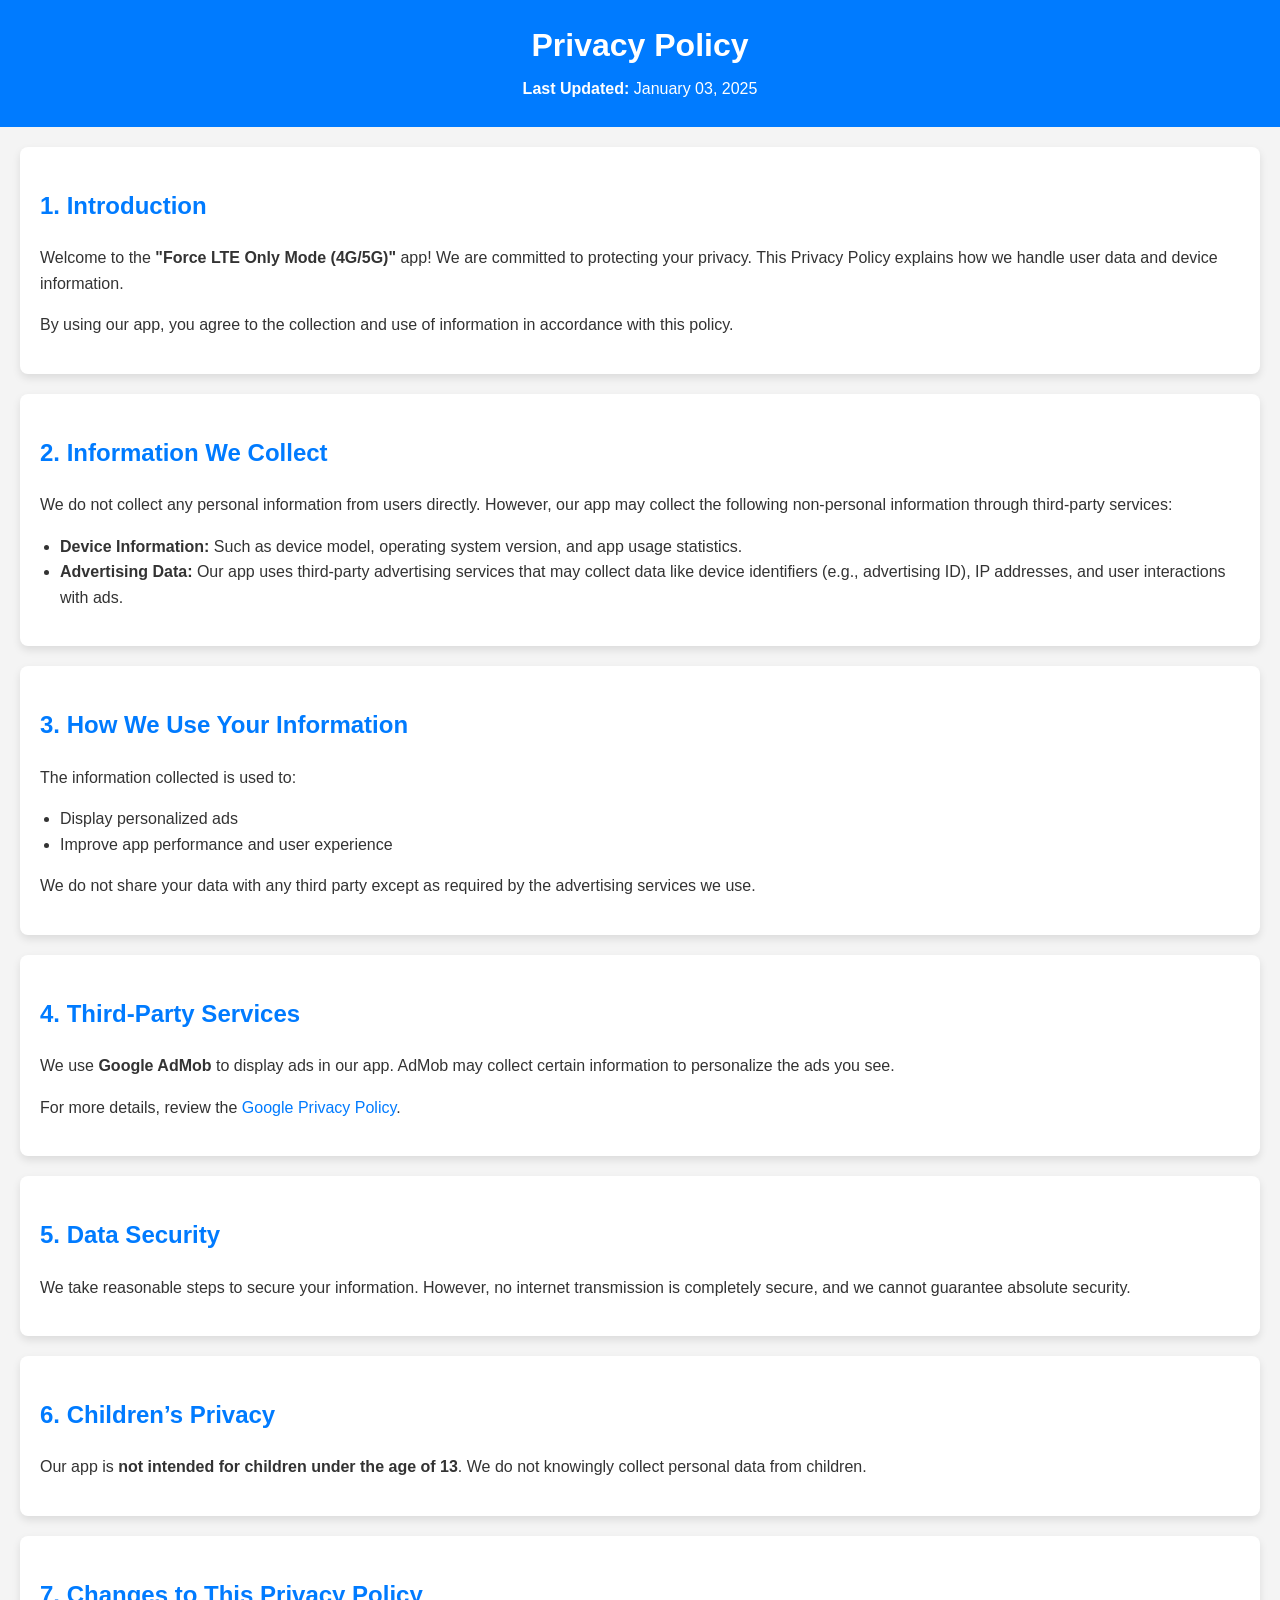
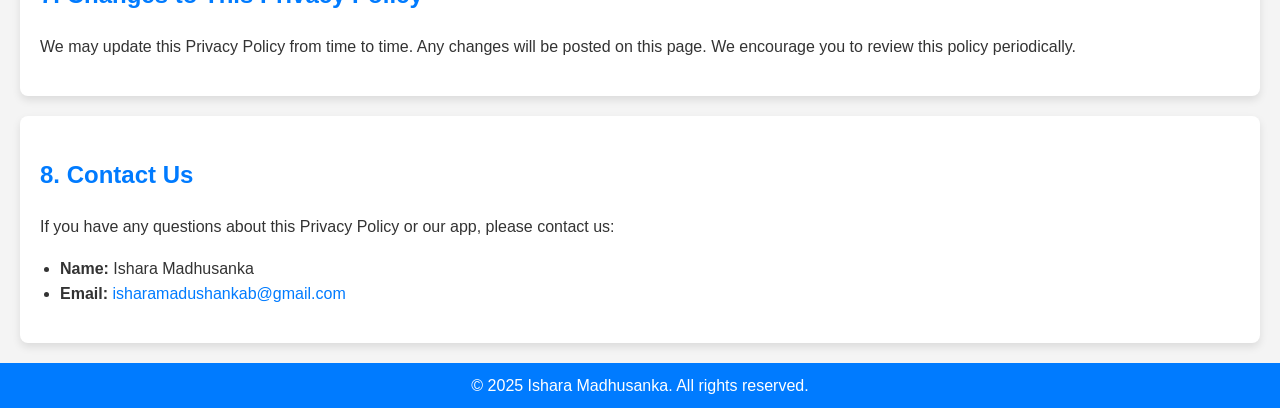
==== index.html @ eef51245 "Update index.html" ====
<!DOCTYPE html>
<html lang="en">
<head>
    <meta charset="UTF-8">
    <meta name="viewport" content="width=device-width, initial-scale=1.0">
    <title>Privacy Policy - 4G LTE Only</title>
    <style>
        body {
            font-family: Arial, sans-serif;
            line-height: 1.6;
            background-color: #f4f4f4;
            margin: 0;
            padding: 0;
            color: #333;
        }

        header {
            background-color: #007BFF;
            color: #fff;
            text-align: center;
            padding: 20px;
        }

        header h1 {
            margin: 0;
        }

        header p {
            margin: 5px;
        }

        section {
            background-color: #fff;
            margin: 20px;
            padding: 20px;
            border-radius: 8px;
            box-shadow: 0 4px 8px rgba(0, 0, 0, 0.1);
        }

        section h2 {
            color: #007BFF;
        }

        ul {
            padding-left: 20px;
        }

        footer {
            text-align: center;
            padding: 10px;
            background-color: #007BFF;
            color: #fff;
        }

        footer p {
            margin: 0;
        }

        a {
            color: #007BFF;
            text-decoration: none;
        }

        a:hover {
            text-decoration: underline;
        }
    </style>
</head>
<body>

    <header>
        <h1>Privacy Policy</h1>
        <p><strong>Last Updated:</strong> January 03, 2025</p>
    </header>

    <section>
        <h2>1. Introduction</h2>
        <p>Welcome to the <strong>"Force LTE Only Mode (4G/5G)"</strong> app! We are committed to protecting your privacy. This Privacy Policy explains how we handle user data and device information.</p>
        <p>By using our app, you agree to the collection and use of information in accordance with this policy.</p>
    </section>

    <section>
        <h2>2. Information We Collect</h2>
        <p>We do not collect any personal information from users directly. However, our app may collect the following non-personal information through third-party services:</p>
        <ul>
            <li><strong>Device Information:</strong> Such as device model, operating system version, and app usage statistics.</li>
            <li><strong>Advertising Data:</strong> Our app uses third-party advertising services that may collect data like device identifiers (e.g., advertising ID), IP addresses, and user interactions with ads.</li>
        </ul>
    </section>

    <section>
        <h2>3. How We Use Your Information</h2>
        <p>The information collected is used to:</p>
        <ul>
            <li>Display personalized ads</li>
            <li>Improve app performance and user experience</li>
        </ul>
        <p>We do not share your data with any third party except as required by the advertising services we use.</p>
    </section>

    <section>
        <h2>4. Third-Party Services</h2>
        <p>We use <strong>Google AdMob</strong> to display ads in our app. AdMob may collect certain information to personalize the ads you see.</p>
        <p>For more details, review the <a href="https://policies.google.com/privacy" target="_blank">Google Privacy Policy</a>.</p>
    </section>

    <section>
        <h2>5. Data Security</h2>
        <p>We take reasonable steps to secure your information. However, no internet transmission is completely secure, and we cannot guarantee absolute security.</p>
    </section>

    <section>
        <h2>6. Children’s Privacy</h2>
        <p>Our app is <strong>not intended for children under the age of 13</strong>. We do not knowingly collect personal data from children.</p>
    </section>

    <section>
        <h2>7. Changes to This Privacy Policy</h2>
        <p>We may update this Privacy Policy from time to time. Any changes will be posted on this page. We encourage you to review this policy periodically.</p>
    </section>

    <section>
        <h2>8. Contact Us</h2>
        <p>If you have any questions about this Privacy Policy or our app, please contact us:</p>
        <ul>
            <li><strong>Name:</strong> Ishara Madhusanka</li>
            <li><strong>Email:</strong> <a href="mailto:isharamadushankab@gmail.com">isharamadushankab@gmail.com</a></li>
        </ul>
    </section>

    <footer>
        <p>&copy; 2025 Ishara Madhusanka. All rights reserved.</p>
    </footer>

</body>
</html>
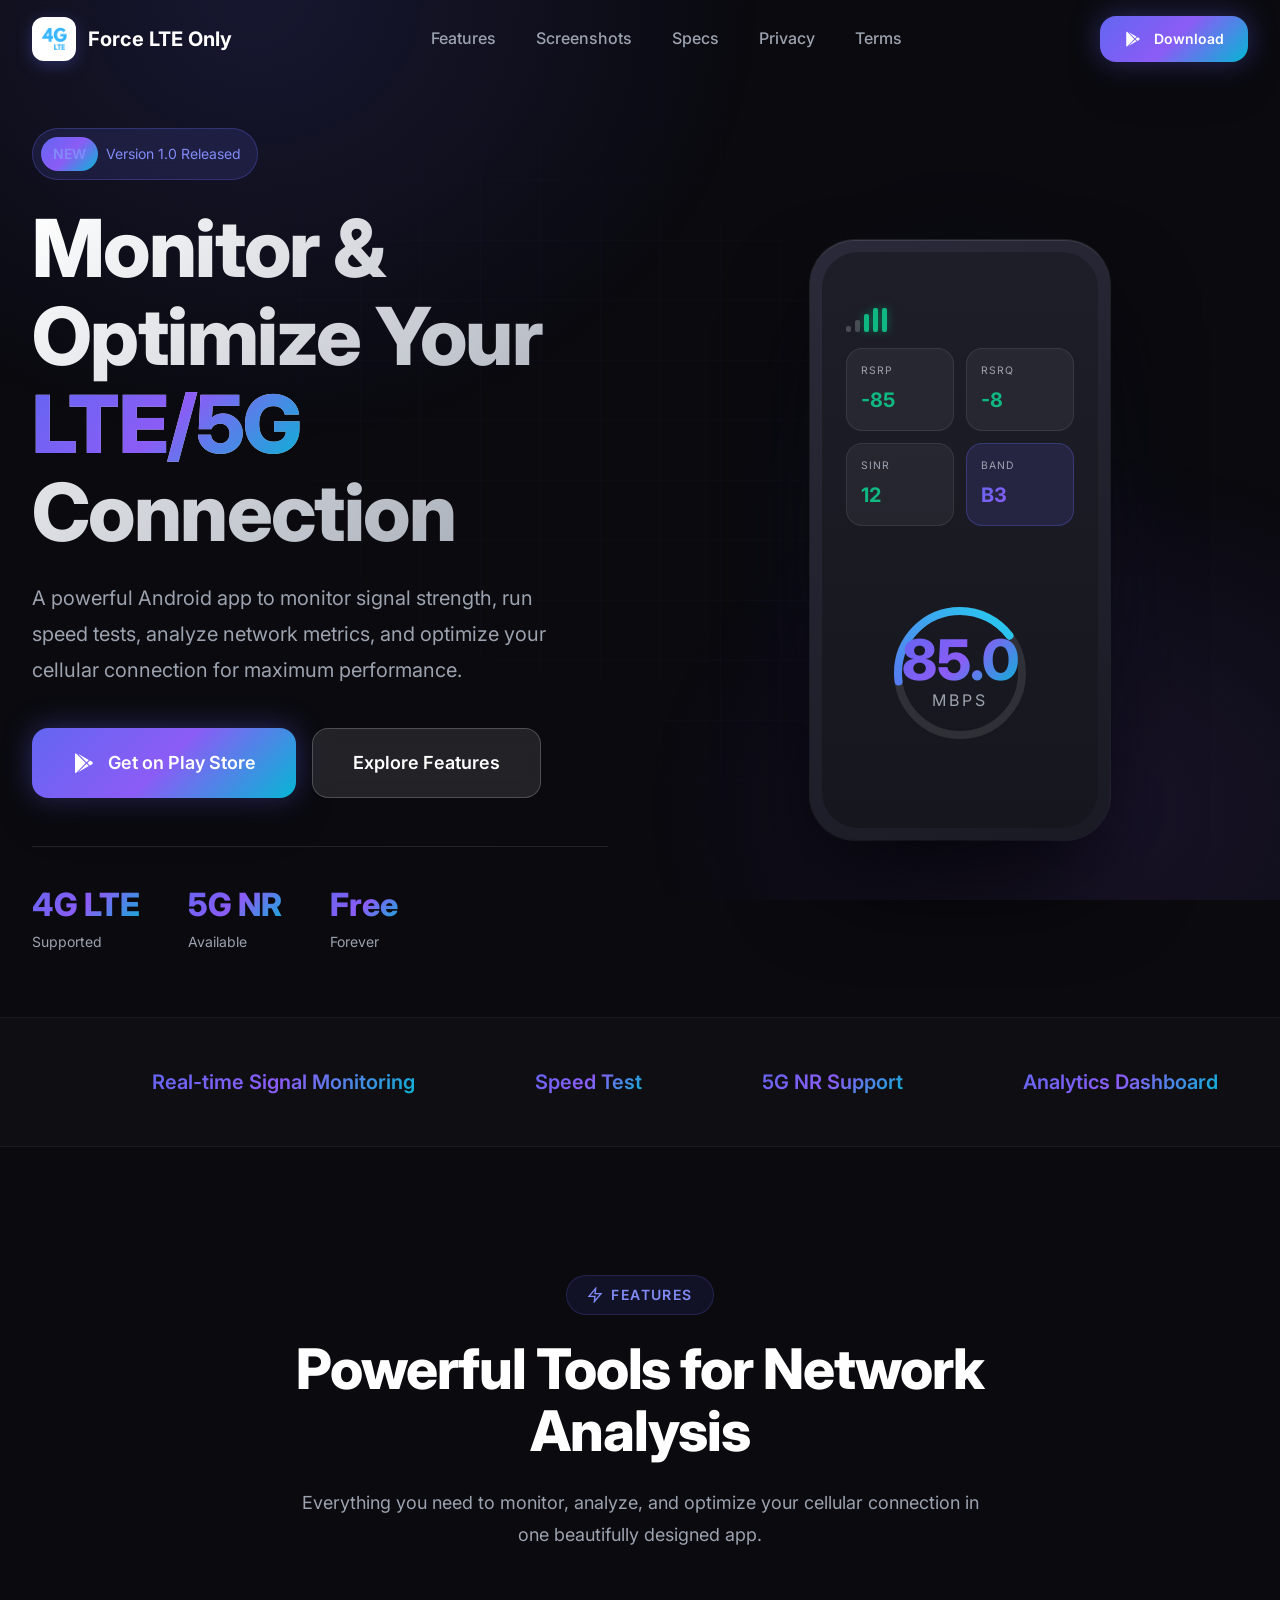
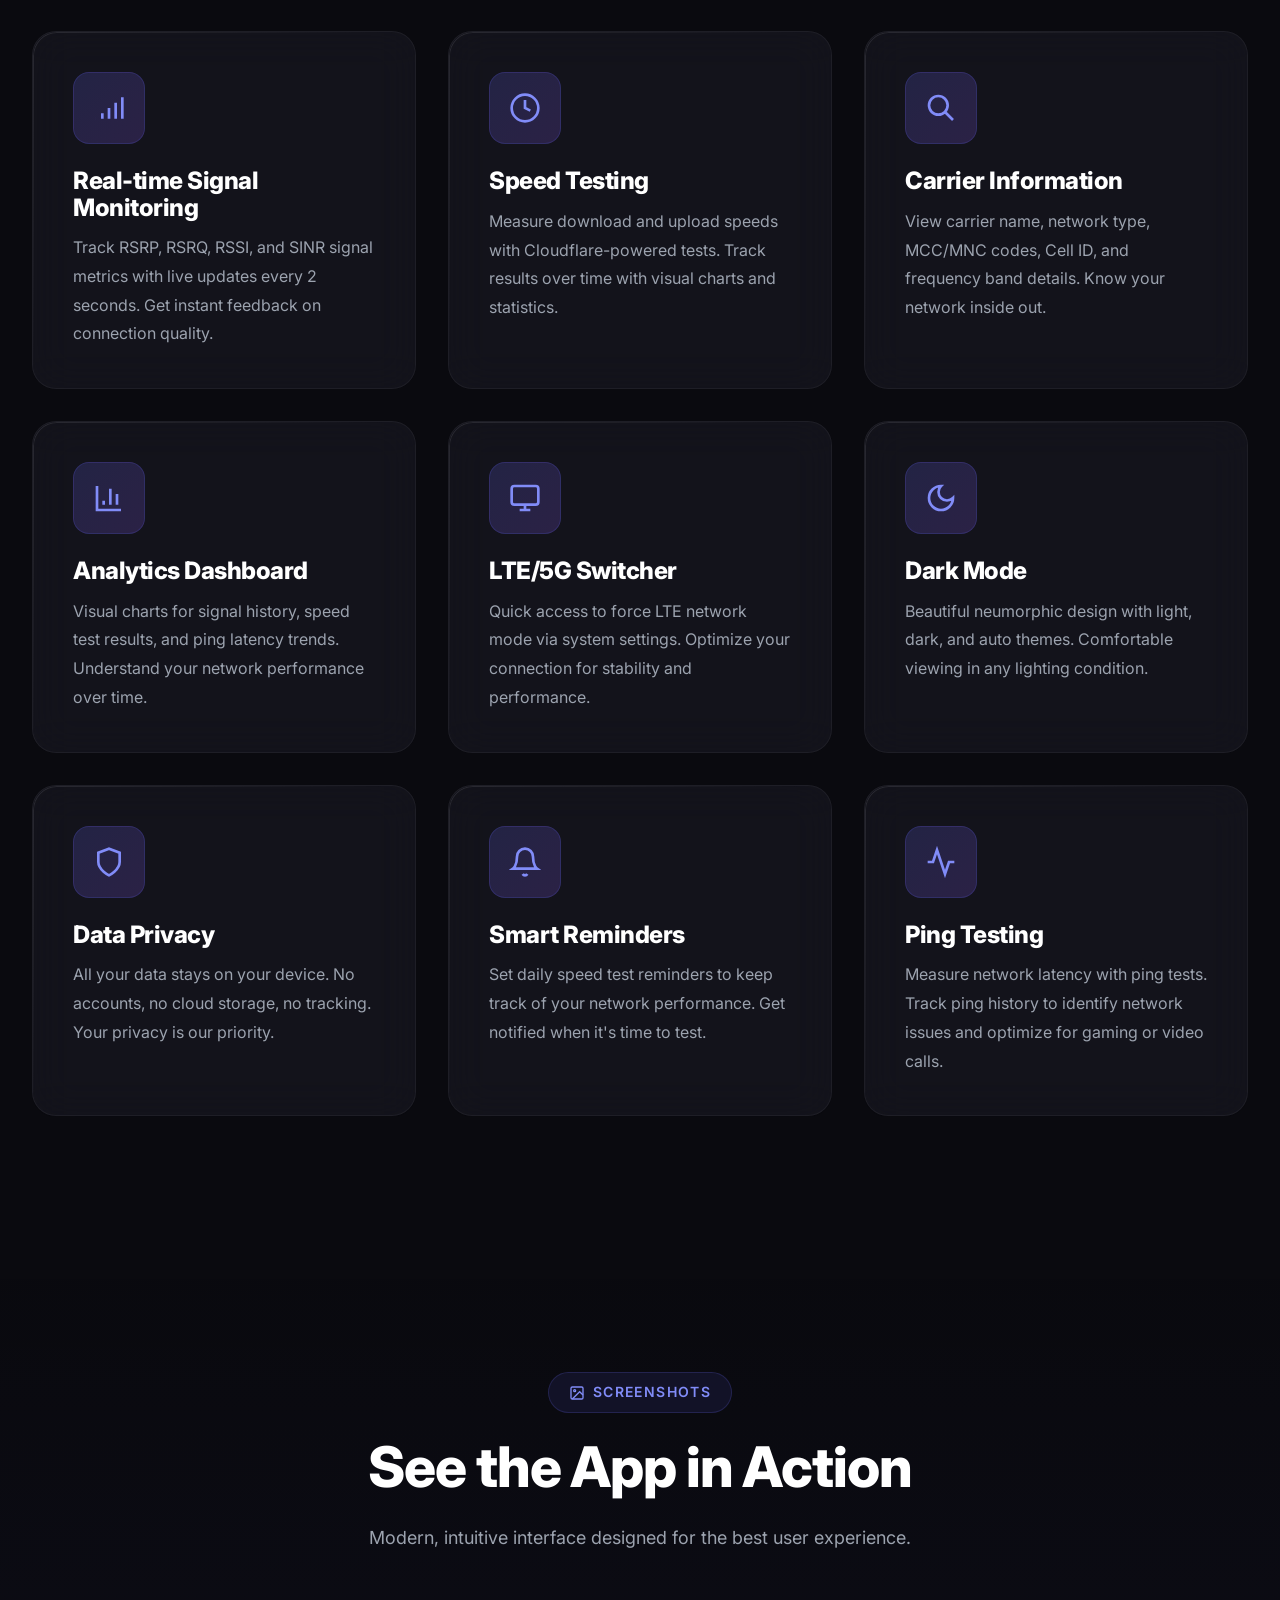
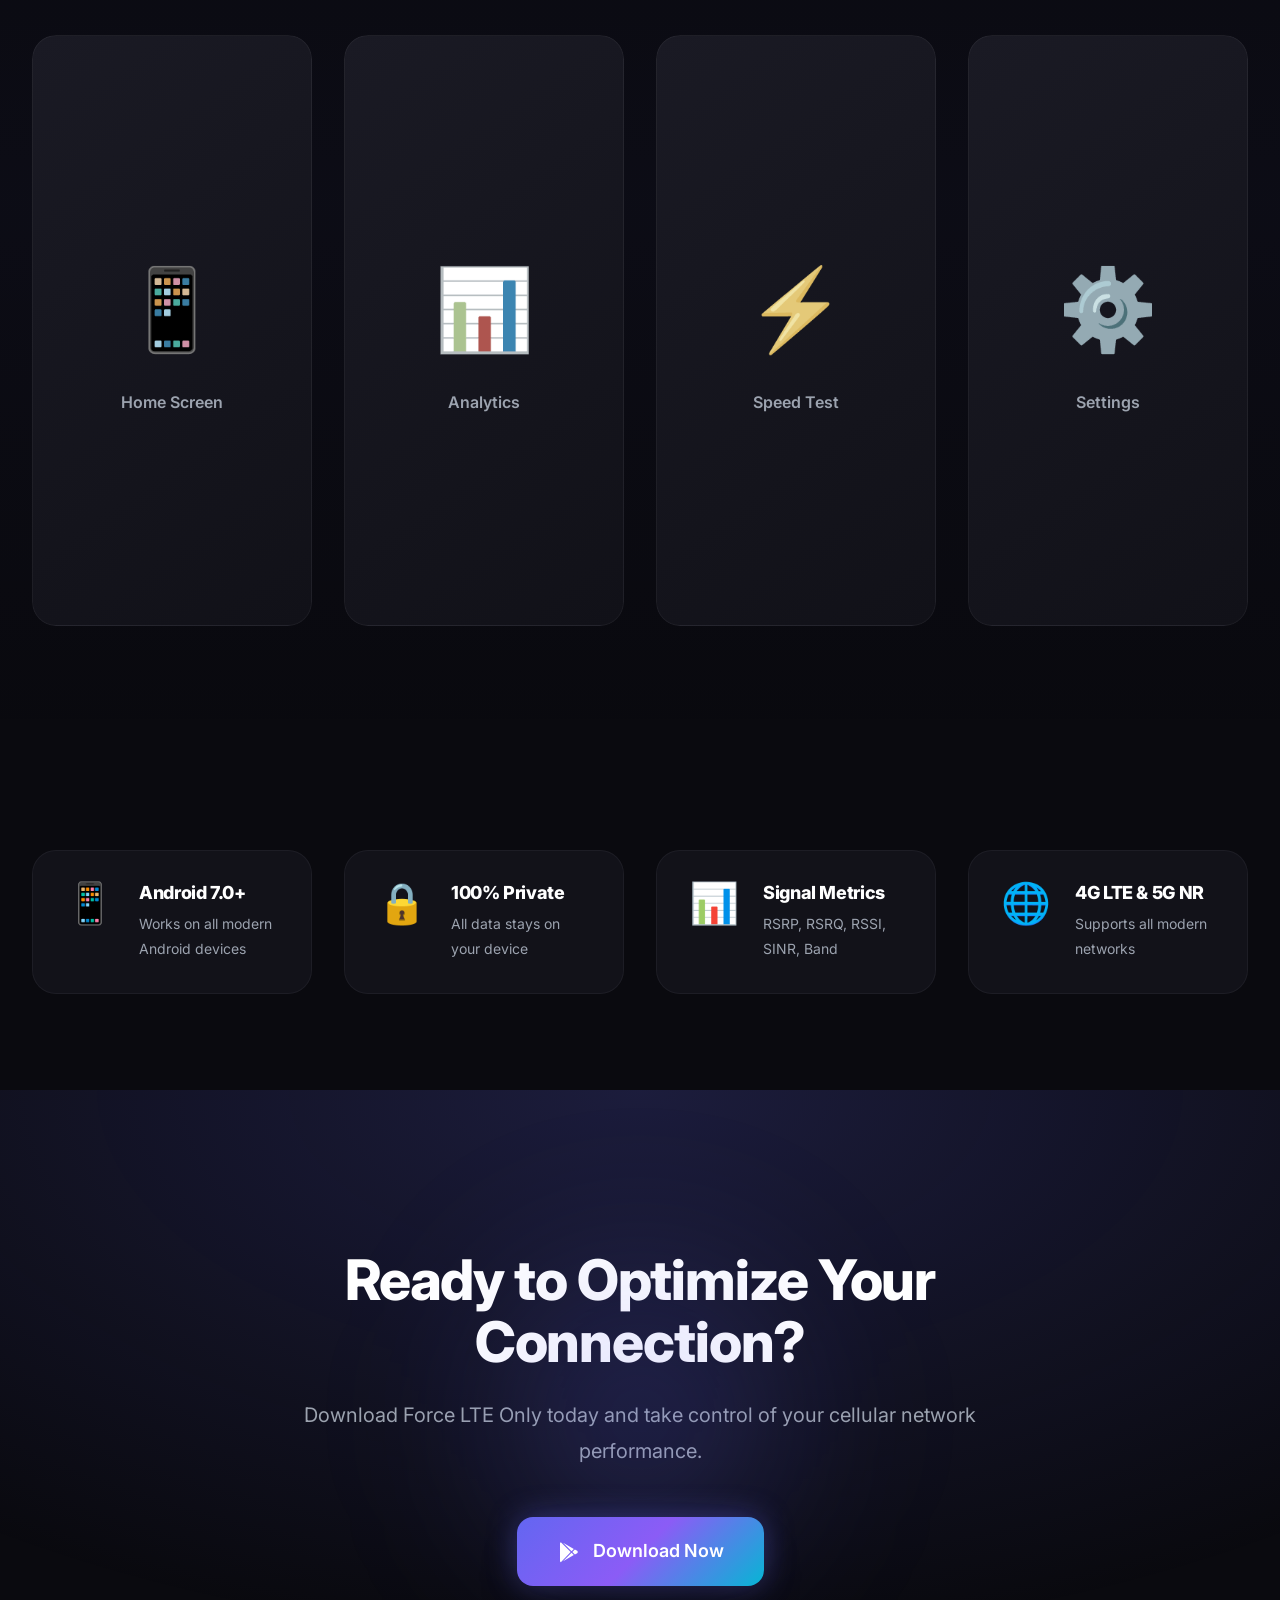
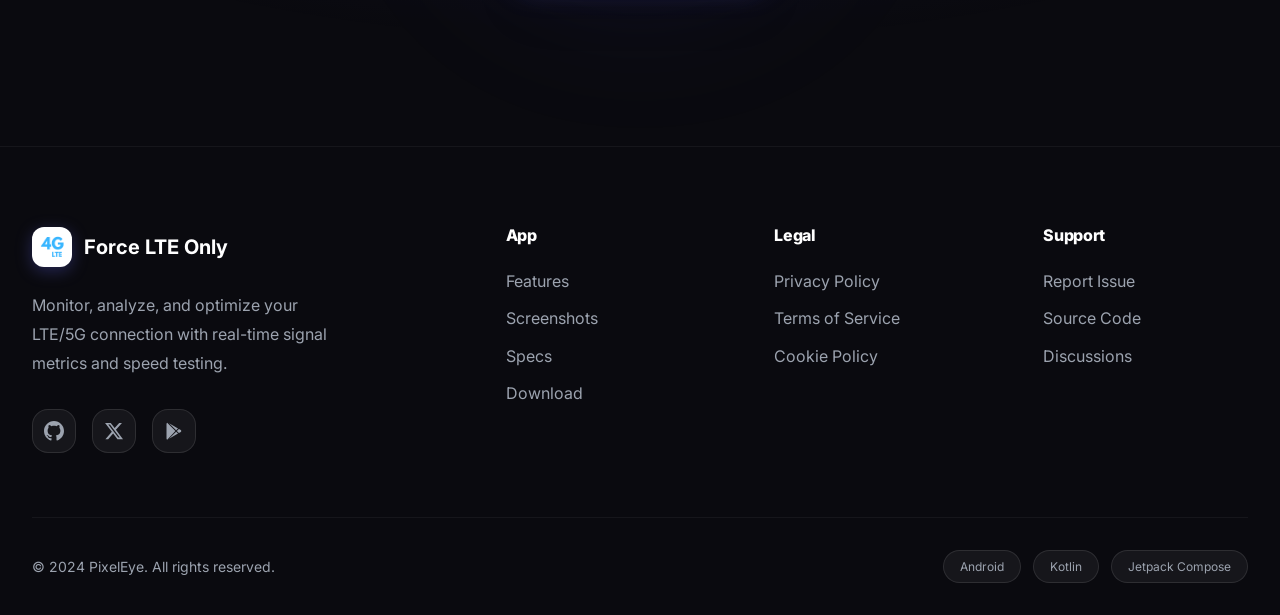
==== commit 6b5d3175: "feat: Implement the initial website structure, styling, and core pages." ====
--- a/index.html
+++ b/index.html
@@ -3,134 +3,428 @@
 <head>
     <meta charset="UTF-8">
     <meta name="viewport" content="width=device-width, initial-scale=1.0">
-    <title>Privacy Policy - 4G LTE Only</title>
-    <style>
-        body {
-            font-family: Arial, sans-serif;
-            line-height: 1.6;
-            background-color: #f4f4f4;
-            margin: 0;
-            padding: 0;
-            color: #333;
-        }
-
-        header {
-            background-color: #007BFF;
-            color: #fff;
-            text-align: center;
-            padding: 20px;
-        }
-
-        header h1 {
-            margin: 0;
-        }
-
-        header p {
-            margin: 5px;
-        }
-
-        section {
-            background-color: #fff;
-            margin: 20px;
-            padding: 20px;
-            border-radius: 8px;
-            box-shadow: 0 4px 8px rgba(0, 0, 0, 0.1);
-        }
-
-        section h2 {
-            color: #007BFF;
-        }
-
-        ul {
-            padding-left: 20px;
-        }
-
-        footer {
-            text-align: center;
-            padding: 10px;
-            background-color: #007BFF;
-            color: #fff;
-        }
-
-        footer p {
-            margin: 0;
-        }
-
-        a {
-            color: #007BFF;
-            text-decoration: none;
-        }
-
-        a:hover {
-            text-decoration: underline;
-        }
-    </style>
+    <meta name="description" content="Force LTE Only - Monitor, analyze, and optimize your LTE/5G connection with real-time signal metrics and speed testing">
+    <meta name="keywords" content="LTE, 5G, signal monitor, speed test, network analyzer, android app">
+    <meta name="author" content="PixelEye">
+    <meta name="theme-color" content="#6366f1">
+    <meta property="og:title" content="Force LTE Only - Network Signal Monitor">
+    <meta property="og:description" content="Monitor, analyze, and optimize your LTE/5G connection">
+    <meta property="og:type" content="website">
+    <title>Force LTE Only - Network Signal Monitor & Speed Test</title>
+    <link rel="stylesheet" href="styles.css">
+    <link rel="preconnect" href="https://fonts.googleapis.com">
+    <link rel="preconnect" href="https://fonts.gstatic.com" crossorigin>
+    <link href="https://fonts.googleapis.com/css2?family=Inter:wght@300;400;500;600;700;800;900&display=swap" rel="stylesheet">
+    <link rel="icon" type="image/png" href="assets/logo.png">
+    <link rel="apple-touch-icon" href="assets/logo.png">
 </head>
 <body>
-
-    <header>
-        <h1>Privacy Policy</h1>
-        <p><strong>Last Updated:</strong> January 03, 2025</p>
+    <!-- Background Effects -->
+    <div class="bg-gradient">
+        <div class="grid-pattern"></div>
+    </div>
+
+    <!-- Navigation -->
+    <nav class="navbar">
+        <div class="container nav-container">
+            <a href="index.html" class="logo">
+                <img src="assets/logo.png" alt="Force LTE Only" width="44" height="44">
+                <span>Force LTE Only</span>
+            </a>
+            <div class="nav-links">
+                <a href="#features">Features</a>
+                <a href="#screenshots">Screenshots</a>
+                <a href="#specs">Specs</a>
+                <a href="privacy.html">Privacy</a>
+                <a href="terms.html">Terms</a>
+            </div>
+            <a href="https://play.google.com/store/apps/details?id=com.pixeleye.lteonly" class="btn btn-primary nav-cta" target="_blank">
+                <svg width="18" height="18" viewBox="0 0 24 24" fill="currentColor">
+                    <path d="M3 20.5v-17c0-.59.34-1.11.84-1.35L13.69 12l-9.85 10.35c-.5-.24-.84-.76-.84-1.35zm13.81-5.38L6.05 21.34l8.49-8.49 2.27 2.27zm3.35-4.31c.34.27.59.68.59 1.19s-.22.9-.57 1.18l-2.29 1.32-2.5-2.5 2.5-2.5 2.27 1.31zM6.05 2.66l10.76 6.22-2.27 2.27L6.05 2.66z"/>
+                </svg>
+                Download
+            </a>
+            <button class="mobile-menu-btn" aria-label="Menu">
+                <span></span>
+                <span></span>
+                <span></span>
+            </button>
+        </div>
+    </nav>
+
+    <!-- Hero Section -->
+    <header class="hero">
+        <div class="container">
+            <div class="hero-content">
+                <div class="hero-text fade-in">
+                    <div class="hero-badge">
+                        <span>NEW</span>
+                        Version 1.0 Released
+                    </div>
+                    <h1>Monitor & Optimize Your <span class="gradient-text">LTE/5G</span> Connection</h1>
+                    <p>A powerful Android app to monitor signal strength, run speed tests, analyze network metrics, and optimize your cellular connection for maximum performance.</p>
+                    <div class="hero-buttons">
+                        <a href="https://play.google.com/store/apps/details?id=com.pixeleye.lteonly" class="btn btn-primary btn-large" target="_blank">
+                            <svg width="24" height="24" viewBox="0 0 24 24" fill="currentColor">
+                                <path d="M3 20.5v-17c0-.59.34-1.11.84-1.35L13.69 12l-9.85 10.35c-.5-.24-.84-.76-.84-1.35zm13.81-5.38L6.05 21.34l8.49-8.49 2.27 2.27zm3.35-4.31c.34.27.59.68.59 1.19s-.22.9-.57 1.18l-2.29 1.32-2.5-2.5 2.5-2.5 2.27 1.31zM6.05 2.66l10.76 6.22-2.27 2.27L6.05 2.66z"/>
+                            </svg>
+                            Get on Play Store
+                        </a>
+                        <a href="#features" class="btn btn-secondary btn-large">Explore Features</a>
+                    </div>
+                    <div class="hero-stats">
+                        <div class="stat">
+                            <span class="stat-value">4G LTE</span>
+                            <span class="stat-label">Supported</span>
+                        </div>
+                        <div class="stat">
+                            <span class="stat-value">5G NR</span>
+                            <span class="stat-label">Available</span>
+                        </div>
+                        <div class="stat">
+                            <span class="stat-value">Free</span>
+                            <span class="stat-label">Forever</span>
+                        </div>
+                    </div>
+                </div>
+                <div class="hero-visual slide-in-right">
+                    <div class="phone-container">
+                        <div class="phone-glow"></div>
+                        <div class="phone-mockup">
+                            <div class="phone-screen">
+                                <div class="signal-bars">
+                                    <span class="bar"></span>
+                                    <span class="bar"></span>
+                                    <span class="bar active"></span>
+                                    <span class="bar active"></span>
+                                    <span class="bar active"></span>
+                                </div>
+                                <div class="phone-metrics">
+                                    <div class="metric-card">
+                                        <div class="metric-label">RSRP</div>
+                                        <div class="metric-value" id="rsrpVal">-85</div>
+                                    </div>
+                                    <div class="metric-card">
+                                        <div class="metric-label">RSRQ</div>
+                                        <div class="metric-value" id="rsrqVal">-8</div>
+                                    </div>
+                                    <div class="metric-card">
+                                        <div class="metric-label">SINR</div>
+                                        <div class="metric-value" id="sinrVal">12</div>
+                                    </div>
+                                    <div class="metric-card highlight">
+                                        <div class="metric-label">BAND</div>
+                                        <div class="metric-value" id="bandVal">B3</div>
+                                    </div>
+                                </div>
+                                <div class="speed-ring">
+                                    <svg width="140" height="140" viewBox="0 0 140 140">
+                                        <defs>
+                                            <linearGradient id="speedGradient" x1="0%" y1="0%" x2="100%" y2="100%">
+                                                <stop offset="0%" stop-color="#6366f1"/>
+                                                <stop offset="100%" stop-color="#22d3ee"/>
+                                            </linearGradient>
+                                        </defs>
+                                        <circle class="speed-ring-bg" cx="70" cy="70" r="62"/>
+                                        <circle class="speed-ring-progress" cx="70" cy="70" r="62" id="speedRing"/>
+                                    </svg>
+                                    <div class="speed-display">
+                                        <div class="speed-value" id="speedValue">0</div>
+                                        <div class="speed-unit">Mbps</div>
+                                    </div>
+                                </div>
+                            </div>
+                        </div>
+                    </div>
+                </div>
+            </div>
+        </div>
     </header>
 
-    <section>
-        <h2>1. Introduction</h2>
-        <p>Welcome to the <strong>"Force LTE Only Mode (4G/5G)"</strong> app! We are committed to protecting your privacy. This Privacy Policy explains how we handle user data and device information.</p>
-        <p>By using our app, you agree to the collection and use of information in accordance with this policy.</p>
+    <!-- Marquee Section -->
+    <section class="marquee-section">
+        <div class="marquee">
+            <div class="marquee-item"><span class="marquee-dot"></span></div>
+            <div class="marquee-item"><span>Real-time Signal Monitoring</span> <span class="marquee-dot"></span></div>
+            <div class="marquee-item"><span>Speed Test</span> <span class="marquee-dot"></span></div>
+            <div class="marquee-item"><span>5G NR Support</span> <span class="marquee-dot"></span></div>
+            <div class="marquee-item"><span>Analytics Dashboard</span> <span class="marquee-dot"></span></div>
+            <div class="marquee-item"><span>Dark Mode</span> <span class="marquee-dot"></span></div>
+            <div class="marquee-item"><span>Data Usage Tracking</span> <span class="marquee-dot"></span></div>
+            <div class="marquee-item"><span>Signal History</span> <span class="marquee-dot"></span></div>
+            <div class="marquee-item"><span>Carrier Info</span> <span class="marquee-dot"></span></div>
+            <div class="marquee-item"><span>Band Detection</span> <span class="marquee-dot"></span></div>
+            <div class="marquee-item"><span>Real-time Signal Monitoring</span> <span class="marquee-dot"></span></div>
+            <div class="marquee-item"><span>Speed Test</span> <span class="marquee-dot"></span></div>
+            <div class="marquee-item"><span>5G NR Support</span> <span class="marquee-dot"></span></div>
+            <div class="marquee-item"><span>Analytics Dashboard</span> <span class="marquee-dot"></span></div>
+            <div class="marquee-item"><span>Dark Mode</span> <span class="marquee-dot"></span></div>
+            <div class="marquee-item"><span>Data Usage Tracking</span> <span class="marquee-dot"></span></div>
+            <div class="marquee-item"><span>Signal History</span> <span class="marquee-dot"></span></div>
+            <div class="marquee-item"><span>Carrier Info</span> <span class="marquee-dot"></span></div>
+            <div class="marquee-item"><span>Band Detection</span> <span class="marquee-dot"></span></div>
+        </div>
     </section>
 
-    <section>
-        <h2>2. Information We Collect</h2>
-        <p>We do not collect any personal information from users directly. However, our app may collect the following non-personal information through third-party services:</p>
-        <ul>
-            <li><strong>Device Information:</strong> Such as device model, operating system version, and app usage statistics.</li>
-            <li><strong>Advertising Data:</strong> Our app uses third-party advertising services that may collect data like device identifiers (e.g., advertising ID), IP addresses, and user interactions with ads.</li>
-        </ul>
+    <!-- Features Section -->
+    <section id="features" class="features">
+        <div class="container">
+            <div class="section-header fade-in">
+                <div class="section-badge">
+                    <svg width="16" height="16" viewBox="0 0 24 24" fill="none" stroke="currentColor" stroke-width="2">
+                        <polygon points="13 2 3 14 12 14 11 22 21 10 12 10 13 2"/>
+                    </svg>
+                    Features
+                </div>
+                <h2>Powerful Tools for Network Analysis</h2>
+                <p>Everything you need to monitor, analyze, and optimize your cellular connection in one beautifully designed app.</p>
+            </div>
+            <div class="features-grid">
+                <div class="feature-card fade-in">
+                    <div class="feature-icon">
+                        <svg width="32" height="32" viewBox="0 0 24 24" fill="none" stroke="currentColor" stroke-width="2">
+                            <path d="M2 20h.01M7 20v-4M12 20v-8M17 20V8M22 20V4"/>
+                        </svg>
+                    </div>
+                    <h3>Real-time Signal Monitoring</h3>
+                    <p>Track RSRP, RSRQ, RSSI, and SINR signal metrics with live updates every 2 seconds. Get instant feedback on connection quality.</p>
+                </div>
+                <div class="feature-card fade-in">
+                    <div class="feature-icon">
+                        <svg width="32" height="32" viewBox="0 0 24 24" fill="none" stroke="currentColor" stroke-width="2">
+                            <circle cx="12" cy="12" r="10"/>
+                            <polyline points="12 6 12 12 16 14"/>
+                        </svg>
+                    </div>
+                    <h3>Speed Testing</h3>
+                    <p>Measure download and upload speeds with Cloudflare-powered tests. Track results over time with visual charts and statistics.</p>
+                </div>
+                <div class="feature-card fade-in">
+                    <div class="feature-icon">
+                        <svg width="32" height="32" viewBox="0 0 24 24" fill="none" stroke="currentColor" stroke-width="2">
+                            <path d="M21 21l-6-6m2-5a7 7 0 11-14 0 7 7 0 0114 0z"/>
+                        </svg>
+                    </div>
+                    <h3>Carrier Information</h3>
+                    <p>View carrier name, network type, MCC/MNC codes, Cell ID, and frequency band details. Know your network inside out.</p>
+                </div>
+                <div class="feature-card fade-in">
+                    <div class="feature-icon">
+                        <svg width="32" height="32" viewBox="0 0 24 24" fill="none" stroke="currentColor" stroke-width="2">
+                            <path d="M3 3v18h18"/>
+                            <path d="M18 17V9M13 17V5M8 17v-3"/>
+                        </svg>
+                    </div>
+                    <h3>Analytics Dashboard</h3>
+                    <p>Visual charts for signal history, speed test results, and ping latency trends. Understand your network performance over time.</p>
+                </div>
+                <div class="feature-card fade-in">
+                    <div class="feature-icon">
+                        <svg width="32" height="32" viewBox="0 0 24 24" fill="none" stroke="currentColor" stroke-width="2">
+                            <rect x="2" y="3" width="20" height="14" rx="2"/>
+                            <path d="M8 21h8M12 17v4"/>
+                        </svg>
+                    </div>
+                    <h3>LTE/5G Switcher</h3>
+                    <p>Quick access to force LTE network mode via system settings. Optimize your connection for stability and performance.</p>
+                </div>
+                <div class="feature-card fade-in">
+                    <div class="feature-icon">
+                        <svg width="32" height="32" viewBox="0 0 24 24" fill="none" stroke="currentColor" stroke-width="2">
+                            <path d="M12 3a6 6 0 0 0 9 9 9 9 0 1 1-9-9z"/>
+                        </svg>
+                    </div>
+                    <h3>Dark Mode</h3>
+                    <p>Beautiful neumorphic design with light, dark, and auto themes. Comfortable viewing in any lighting condition.</p>
+                </div>
+                <div class="feature-card fade-in">
+                    <div class="feature-icon">
+                        <svg width="32" height="32" viewBox="0 0 24 24" fill="none" stroke="currentColor" stroke-width="2">
+                            <path d="M12 22s8-4 8-10V5l-8-3-8 3v7c0 6 8 10 8 10z"/>
+                        </svg>
+                    </div>
+                    <h3>Data Privacy</h3>
+                    <p>All your data stays on your device. No accounts, no cloud storage, no tracking. Your privacy is our priority.</p>
+                </div>
+                <div class="feature-card fade-in">
+                    <div class="feature-icon">
+                        <svg width="32" height="32" viewBox="0 0 24 24" fill="none" stroke="currentColor" stroke-width="2">
+                            <path d="M18 8A6 6 0 0 0 6 8c0 7-3 9-3 9h18s-3-2-3-9"/>
+                            <path d="M13.73 21a2 2 0 0 1-3.46 0"/>
+                        </svg>
+                    </div>
+                    <h3>Smart Reminders</h3>
+                    <p>Set daily speed test reminders to keep track of your network performance. Get notified when it's time to test.</p>
+                </div>
+                <div class="feature-card fade-in">
+                    <div class="feature-icon">
+                        <svg width="32" height="32" viewBox="0 0 24 24" fill="none" stroke="currentColor" stroke-width="2">
+                            <polyline points="22 12 18 12 15 21 9 3 6 12 2 12"/>
+                        </svg>
+                    </div>
+                    <h3>Ping Testing</h3>
+                    <p>Measure network latency with ping tests. Track ping history to identify network issues and optimize for gaming or video calls.</p>
+                </div>
+            </div>
+        </div>
     </section>
 
-    <section>
-        <h2>3. How We Use Your Information</h2>
-        <p>The information collected is used to:</p>
-        <ul>
-            <li>Display personalized ads</li>
-            <li>Improve app performance and user experience</li>
-        </ul>
-        <p>We do not share your data with any third party except as required by the advertising services we use.</p>
+    <!-- Screenshots Section -->
+    <section id="screenshots" class="screenshots">
+        <div class="container">
+            <div class="section-header fade-in">
+                <div class="section-badge">
+                    <svg width="16" height="16" viewBox="0 0 24 24" fill="none" stroke="currentColor" stroke-width="2">
+                        <rect x="3" y="3" width="18" height="18" rx="2"/>
+                        <circle cx="8.5" cy="8.5" r="1.5"/>
+                        <polyline points="21 15 16 10 5 21"/>
+                    </svg>
+                    Screenshots
+                </div>
+                <h2>See the App in Action</h2>
+                <p>Modern, intuitive interface designed for the best user experience.</p>
+            </div>
+            <div class="screenshots-carousel">
+                <div class="screenshot-card fade-in">
+                    <img src="images/screenshot-home.png" alt="Home Screen" onerror="this.parentElement.innerHTML='<div class=\'placeholder-img\'><span>📱</span><p>Home Screen</p></div>'">
+                    <div class="screenshot-label"><span>Home Dashboard</span></div>
+                </div>
+                <div class="screenshot-card fade-in">
+                    <img src="images/screenshot-analytics.png" alt="Analytics" onerror="this.parentElement.innerHTML='<div class=\'placeholder-img\'><span>📊</span><p>Analytics</p></div>'">
+                    <div class="screenshot-label"><span>Analytics</span></div>
+                </div>
+                <div class="screenshot-card fade-in">
+                    <img src="images/screenshot-speedtest.png" alt="Speed Test" onerror="this.parentElement.innerHTML='<div class=\'placeholder-img\'><span>⚡</span><p>Speed Test</p></div>'">
+                    <div class="screenshot-label"><span>Speed Test</span></div>
+                </div>
+                <div class="screenshot-card fade-in">
+                    <img src="images/screenshot-settings.png" alt="Settings" onerror="this.parentElement.innerHTML='<div class=\'placeholder-img\'><span>⚙️</span><p>Settings</p></div>'">
+                    <div class="screenshot-label"><span>Settings</span></div>
+                </div>
+            </div>
+        </div>
     </section>
 
-    <section>
-        <h2>4. Third-Party Services</h2>
-        <p>We use <strong>Google AdMob</strong> to display ads in our app. AdMob may collect certain information to personalize the ads you see.</p>
-        <p>For more details, review the <a href="https://policies.google.com/privacy" target="_blank">Google Privacy Policy</a>.</p>
+    <!-- Specs Section -->
+    <section id="specs" class="specs">
+        <div class="container">
+            <div class="specs-grid">
+                <div class="spec-item fade-in">
+                    <span class="spec-icon">📱</span>
+                    <div class="spec-content">
+                        <h4>Android 7.0+</h4>
+                        <p>Works on all modern Android devices</p>
+                    </div>
+                </div>
+                <div class="spec-item fade-in">
+                    <span class="spec-icon">🔒</span>
+                    <div class="spec-content">
+                        <h4>100% Private</h4>
+                        <p>All data stays on your device</p>
+                    </div>
+                </div>
+                <div class="spec-item fade-in">
+                    <span class="spec-icon">📊</span>
+                    <div class="spec-content">
+                        <h4>Signal Metrics</h4>
+                        <p>RSRP, RSRQ, RSSI, SINR, Band</p>
+                    </div>
+                </div>
+                <div class="spec-item fade-in">
+                    <span class="spec-icon">🌐</span>
+                    <div class="spec-content">
+                        <h4>4G LTE & 5G NR</h4>
+                        <p>Supports all modern networks</p>
+                    </div>
+                </div>
+            </div>
+        </div>
     </section>
 
-    <section>
-        <h2>5. Data Security</h2>
-        <p>We take reasonable steps to secure your information. However, no internet transmission is completely secure, and we cannot guarantee absolute security.</p>
+    <!-- CTA Section -->
+    <section class="cta">
+        <div class="container">
+            <div class="cta-content fade-in">
+                <div class="cta-glow"></div>
+                <h2>Ready to Optimize Your Connection?</h2>
+                <p>Download Force LTE Only today and take control of your cellular network performance.</p>
+                <div class="cta-buttons">
+                    <a href="https://play.google.com/store/apps/details?id=com.pixeleye.lteonly" class="btn btn-primary btn-large" target="_blank">
+                        <svg width="24" height="24" viewBox="0 0 24 24" fill="currentColor">
+                            <path d="M3 20.5v-17c0-.59.34-1.11.84-1.35L13.69 12l-9.85 10.35c-.5-.24-.84-.76-.84-1.35zm13.81-5.38L6.05 21.34l8.49-8.49 2.27 2.27zm3.35-4.31c.34.27.59.68.59 1.19s-.22.9-.57 1.18l-2.29 1.32-2.5-2.5 2.5-2.5 2.27 1.31zM6.05 2.66l10.76 6.22-2.27 2.27L6.05 2.66z"/>
+                        </svg>
+                        Download Now
+                    </a>
+                </div>
+            </div>
+        </div>
     </section>
 
-    <section>
-        <h2>6. Children’s Privacy</h2>
-        <p>Our app is <strong>not intended for children under the age of 13</strong>. We do not knowingly collect personal data from children.</p>
-    </section>
-
-    <section>
-        <h2>7. Changes to This Privacy Policy</h2>
-        <p>We may update this Privacy Policy from time to time. Any changes will be posted on this page. We encourage you to review this policy periodically.</p>
-    </section>
-
-    <section>
-        <h2>8. Contact Us</h2>
-        <p>If you have any questions about this Privacy Policy or our app, please contact us:</p>
-        <ul>
-            <li><strong>Name:</strong> Ishara Madhusanka</li>
-            <li><strong>Email:</strong> <a href="mailto:isharamadushankab@gmail.com">isharamadushankab@gmail.com</a></li>
-        </ul>
-    </section>
-
-    <footer>
-        <p>&copy; 2025 Ishara Madhusanka. All rights reserved.</p>
+    <!-- Footer -->
+    <footer class="footer">
+        <div class="container">
+            <div class="footer-grid">
+                <div class="footer-brand">
+                    <a href="index.html" class="logo">
+                        <img src="assets/logo.png" alt="Force LTE Only" width="40" height="40">
+                        <span>Force LTE Only</span>
+                    </a>
+                    <p>Monitor, analyze, and optimize your LTE/5G connection with real-time signal metrics and speed testing.</p>
+                    <div class="social-links">
+                        <a href="https://github.com/yourusername" class="social-link" target="_blank" aria-label="GitHub">
+                            <svg width="20" height="20" viewBox="0 0 24 24" fill="currentColor">
+                                <path d="M12 0c-6.626 0-12 5.373-12 12 0 5.302 3.438 9.8 8.207 11.387.599.111.793-.261.793-.577v-2.234c-3.338.726-4.033-1.416-4.033-1.416-.546-1.387-1.333-1.756-1.333-1.756-1.089-.745.083-.729.083-.729 1.205.084 1.839 1.237 1.839 1.237 1.07 1.834 2.807 1.304 3.492.997.107-.775.418-1.305.762-1.604-2.665-.305-5.467-1.334-5.467-5.931 0-1.311.469-2.381 1.236-3.221-.124-.303-.535-1.524.117-3.176 0 0 1.008-.322 3.301 1.23.957-.266 1.983-.399 3.003-.404 1.02.005 2.047.138 3.006.404 2.291-1.552 3.297-1.23 3.297-1.23.653 1.653.242 2.874.118 3.176.77.84 1.235 1.911 1.235 3.221 0 4.609-2.807 5.624-5.479 5.921.43.372.823 1.102.823 2.222v3.293c0 .319.192.694.801.576 4.765-1.589 8.199-6.086 8.199-11.386 0-6.627-5.373-12-12-12z"/>
+                            </svg>
+                        </a>
+                        <a href="https://twitter.com" class="social-link" target="_blank" aria-label="Twitter">
+                            <svg width="20" height="20" viewBox="0 0 24 24" fill="currentColor">
+                                <path d="M18.244 2.25h3.308l-7.227 8.26 8.502 11.24H16.17l-5.214-6.817L4.99 21.75H1.68l7.73-8.835L1.254 2.25H8.08l4.713 6.231zm-1.161 17.52h1.833L7.084 4.126H5.117z"/>
+                            </svg>
+                        </a>
+                        <a href="https://play.google.com/store/apps/details?id=com.pixeleye.lteonly" class="social-link" target="_blank" aria-label="Play Store">
+                            <svg width="20" height="20" viewBox="0 0 24 24" fill="currentColor">
+                                <path d="M3 20.5v-17c0-.59.34-1.11.84-1.35L13.69 12l-9.85 10.35c-.5-.24-.84-.76-.84-1.35zm13.81-5.38L6.05 21.34l8.49-8.49 2.27 2.27zm3.35-4.31c.34.27.59.68.59 1.19s-.22.9-.57 1.18l-2.29 1.32-2.5-2.5 2.5-2.5 2.27 1.31zM6.05 2.66l10.76 6.22-2.27 2.27L6.05 2.66z"/>
+                            </svg>
+                        </a>
+                    </div>
+                </div>
+                <div class="footer-links">
+                    <h4>App</h4>
+                    <ul>
+                        <li><a href="#features">Features</a></li>
+                        <li><a href="#screenshots">Screenshots</a></li>
+                        <li><a href="#specs">Specs</a></li>
+                        <li><a href="https://play.google.com/store/apps/details?id=com.pixeleye.lteonly" target="_blank">Download</a></li>
+                    </ul>
+                </div>
+                <div class="footer-links">
+                    <h4>Legal</h4>
+                    <ul>
+                        <li><a href="privacy.html">Privacy Policy</a></li>
+                        <li><a href="terms.html">Terms of Service</a></li>
+                        <li><a href="privacy.html">Cookie Policy</a></li>
+                    </ul>
+                </div>
+                <div class="footer-links">
+                    <h4>Support</h4>
+                    <ul>
+                        <li><a href="https://github.com/yourusername/ForceLTEOnly/issues" target="_blank">Report Issue</a></li>
+                        <li><a href="https://github.com/yourusername/ForceLTEOnly" target="_blank">Source Code</a></li>
+                        <li><a href="https://github.com/yourusername/ForceLTEOnly/discussions" target="_blank">Discussions</a></li>
+                    </ul>
+                </div>
+            </div>
+            <div class="footer-bottom">
+                <p>&copy; 2024 PixelEye. All rights reserved.</p>
+                <div class="footer-badges">
+                    <span class="badge">Android</span>
+                    <span class="badge">Kotlin</span>
+                    <span class="badge">Jetpack Compose</span>
+                </div>
+            </div>
+        </div>
     </footer>
 
+    <script src="script.js"></script>
 </body>
 </html>
--- a/styles.css
+++ b/styles.css
@@ -0,0 +1,1326 @@
+/* ==========================================
+   Force LTE Only - Premium Website Styles
+   ========================================== */
+
+/* CSS Variables */
+:root {
+    --primary: #6366f1;
+    --primary-dark: #4f46e5;
+    --primary-light: #818cf8;
+    --secondary: #8b5cf6;
+    --accent: #06b6d4;
+    --accent-cyan: #22d3ee;
+    --dark: #0a0a0f;
+    --dark-light: #111118;
+    --dark-card: #1a1a24;
+    --gray-600: #6b7280;
+    --gray-400: #9ca3af;
+    --gray-200: #e5e7eb;
+    --gray-100: #f3f4f6;
+    --white: #ffffff;
+    --success: #10b981;
+    --warning: #f59e0b;
+    --gradient: linear-gradient(135deg, var(--primary) 0%, var(--secondary) 50%, var(--accent) 100%);
+    --gradient-light: linear-gradient(135deg, var(--primary-light) 0%, var(--secondary) 100%);
+    --gradient-hover: linear-gradient(135deg, var(--primary-dark) 0%, var(--primary) 100%);
+    --glow-primary: 0 0 60px rgba(99, 102, 241, 0.4);
+    --glow-secondary: 0 0 60px rgba(139, 92, 246, 0.3);
+    --shadow-sm: 0 1px 2px rgba(0, 0, 0, 0.05);
+    --shadow: 0 4px 6px -1px rgba(0, 0, 0, 0.1), 0 2px 4px -1px rgba(0, 0, 0, 0.06);
+    --shadow-lg: 0 25px 50px -12px rgba(0, 0, 0, 0.25);
+    --shadow-xl: 0 35px 60px -15px rgba(0, 0, 0, 0.3);
+    --radius-sm: 0.5rem;
+    --radius: 1rem;
+    --radius-lg: 1.5rem;
+    --radius-xl: 2rem;
+    --transition: all 0.4s cubic-bezier(0.4, 0, 0.2, 1);
+    --transition-slow: all 0.6s cubic-bezier(0.4, 0, 0.2, 1);
+}
+
+/* Reset & Base */
+*, *::before, *::after {
+    margin: 0;
+    padding: 0;
+    box-sizing: border-box;
+}
+
+html {
+    scroll-behavior: smooth;
+    font-size: 16px;
+}
+
+body {
+    font-family: 'Inter', -apple-system, BlinkMacSystemFont, 'Segoe UI', sans-serif;
+    line-height: 1.6;
+    color: var(--white);
+    background: var(--dark);
+    overflow-x: hidden;
+}
+
+a {
+    text-decoration: none;
+    color: inherit;
+    transition: var(--transition);
+}
+
+ul {
+    list-style: none;
+}
+
+img {
+    max-width: 100%;
+    height: auto;
+}
+
+/* Logo Image */
+.logo img {
+    border-radius: 12px;
+    filter: drop-shadow(0 4px 8px rgba(99, 102, 241, 0.3));
+    transition: var(--transition);
+}
+
+.logo:hover img {
+    transform: scale(1.05);
+    filter: drop-shadow(0 6px 12px rgba(99, 102, 241, 0.4));
+}
+
+/* Container */
+.container {
+    max-width: 1280px;
+    margin: 0 auto;
+    padding: 0 2rem;
+}
+
+/* Typography */
+h1, h2, h3, h4, h5, h6 {
+    font-weight: 800;
+    line-height: 1.1;
+    letter-spacing: -0.02em;
+}
+
+h1 { font-size: clamp(2.5rem, 7vw, 5rem); }
+h2 { font-size: clamp(2rem, 5vw, 3.5rem); }
+h3 { font-size: 1.5rem; }
+
+p {
+    color: var(--gray-400);
+    line-height: 1.8;
+}
+
+/* Buttons */
+.btn {
+    display: inline-flex;
+    align-items: center;
+    justify-content: center;
+    gap: 0.75rem;
+    padding: 1rem 2rem;
+    font-size: 1rem;
+    font-weight: 600;
+    border-radius: var(--radius);
+    border: none;
+    cursor: pointer;
+    transition: var(--transition);
+    position: relative;
+    overflow: hidden;
+}
+
+.btn::before {
+    content: '';
+    position: absolute;
+    top: 0;
+    left: -100%;
+    width: 100%;
+    height: 100%;
+    background: linear-gradient(90deg, transparent, rgba(255,255,255,0.2), transparent);
+    transition: var(--transition);
+}
+
+.btn:hover::before {
+    left: 100%;
+}
+
+.btn-primary {
+    background: var(--gradient);
+    color: var(--white);
+    box-shadow: var(--shadow-lg), 0 0 30px rgba(99, 102, 241, 0.4);
+}
+
+.btn-primary:hover {
+    transform: translateY(-3px) scale(1.02);
+    box-shadow: var(--shadow-xl), 0 0 50px rgba(99, 102, 241, 0.5);
+}
+
+.btn-secondary {
+    background: rgba(255, 255, 255, 0.1);
+    color: var(--white);
+    border: 1px solid rgba(255, 255, 255, 0.2);
+    backdrop-filter: blur(10px);
+}
+
+.btn-secondary:hover {
+    background: rgba(255, 255, 255, 0.15);
+    border-color: var(--primary);
+    transform: translateY(-3px);
+}
+
+.btn-large {
+    padding: 1.25rem 2.5rem;
+    font-size: 1.125rem;
+}
+
+/* ==========================================
+   Background Effects
+   ========================================== */
+.bg-gradient {
+    position: fixed;
+    top: 0;
+    left: 0;
+    right: 0;
+    bottom: 0;
+    pointer-events: none;
+    z-index: -1;
+    overflow: hidden;
+}
+
+.bg-gradient::before {
+    content: '';
+    position: absolute;
+    top: -50%;
+    left: -20%;
+    width: 80%;
+    height: 100%;
+    background: radial-gradient(ellipse, rgba(99, 102, 241, 0.15) 0%, transparent 70%);
+    animation: pulse 8s ease-in-out infinite;
+}
+
+.bg-gradient::after {
+    content: '';
+    position: absolute;
+    bottom: -30%;
+    right: -20%;
+    width: 70%;
+    height: 80%;
+    background: radial-gradient(ellipse, rgba(139, 92, 246, 0.12) 0%, transparent 70%);
+    animation: pulse 10s ease-in-out infinite reverse;
+}
+
+@keyframes pulse {
+    0%, 100% { transform: scale(1) translate(0, 0); opacity: 1; }
+    50% { transform: scale(1.1) translate(5%, 5%); opacity: 0.8; }
+}
+
+.grid-pattern {
+    position: absolute;
+    top: 0;
+    left: 0;
+    right: 0;
+    bottom: 0;
+    background-image: 
+        linear-gradient(rgba(99, 102, 241, 0.03) 1px, transparent 1px),
+        linear-gradient(90deg, rgba(99, 102, 241, 0.03) 1px, transparent 1px);
+    background-size: 60px 60px;
+    mask-image: radial-gradient(ellipse at center, black 30%, transparent 70%);
+}
+
+/* ==========================================
+   Navigation
+   ========================================== */
+.navbar {
+    position: fixed;
+    top: 0;
+    left: 0;
+    right: 0;
+    z-index: 1000;
+    padding: 1rem 0;
+    transition: var(--transition);
+}
+
+.navbar.scrolled {
+    background: rgba(10, 10, 15, 0.8);
+    backdrop-filter: blur(20px);
+    border-bottom: 1px solid rgba(255, 255, 255, 0.05);
+    padding: 0.75rem 0;
+}
+
+.nav-container {
+    display: flex;
+    align-items: center;
+    justify-content: space-between;
+}
+
+.logo {
+    display: flex;
+    align-items: center;
+    gap: 0.75rem;
+    font-size: 1.25rem;
+    font-weight: 700;
+    color: var(--white);
+}
+
+.logo svg {
+    filter: drop-shadow(0 0 20px rgba(99, 102, 241, 0.5));
+}
+
+.nav-links {
+    display: flex;
+    align-items: center;
+    gap: 2.5rem;
+}
+
+.nav-links a {
+    font-weight: 500;
+    color: var(--gray-400);
+    position: relative;
+    padding: 0.5rem 0;
+}
+
+.nav-links a:hover {
+    color: var(--white);
+}
+
+.nav-links a::after {
+    content: '';
+    position: absolute;
+    bottom: 0;
+    left: 0;
+    width: 0;
+    height: 2px;
+    background: var(--gradient);
+    transition: var(--transition);
+    border-radius: 2px;
+}
+
+.nav-links a:hover::after,
+.nav-links a.active::after {
+    width: 100%;
+}
+
+.nav-cta {
+    padding: 0.75rem 1.5rem;
+    font-size: 0.875rem;
+}
+
+.mobile-menu-btn {
+    display: none;
+    flex-direction: column;
+    gap: 6px;
+    background: none;
+    border: none;
+    cursor: pointer;
+    padding: 0.5rem;
+    z-index: 1001;
+}
+
+.mobile-menu-btn span {
+    width: 28px;
+    height: 2px;
+    background: var(--white);
+    border-radius: 2px;
+    transition: var(--transition);
+}
+
+.mobile-menu-btn.active span:nth-child(1) {
+    transform: rotate(45deg) translate(6px, 6px);
+}
+
+.mobile-menu-btn.active span:nth-child(2) {
+    opacity: 0;
+    transform: translateX(-10px);
+}
+
+.mobile-menu-btn.active span:nth-child(3) {
+    transform: rotate(-45deg) translate(6px, -6px);
+}
+
+/* ==========================================
+   Hero Section
+   ========================================== */
+.hero {
+    position: relative;
+    min-height: 100vh;
+    display: flex;
+    align-items: center;
+    padding: 8rem 0 4rem;
+    overflow: hidden;
+}
+
+.hero-content {
+    display: grid;
+    grid-template-columns: 1fr 1fr;
+    gap: 4rem;
+    align-items: center;
+}
+
+.hero-badge {
+    display: inline-flex;
+    align-items: center;
+    gap: 0.5rem;
+    padding: 0.5rem 1rem 0.5rem 0.5rem;
+    background: rgba(99, 102, 241, 0.15);
+    border: 1px solid rgba(99, 102, 241, 0.3);
+    border-radius: 3rem;
+    margin-bottom: 1.5rem;
+    font-size: 0.875rem;
+    color: var(--primary-light);
+    backdrop-filter: blur(10px);
+}
+
+.hero-badge span {
+    background: var(--gradient);
+    padding: 0.35rem 0.75rem;
+    border-radius: 2rem;
+    font-weight: 600;
+}
+
+.hero-text h1 {
+    margin-bottom: 1.5rem;
+    background: linear-gradient(135deg, var(--white) 0%, var(--gray-400) 100%);
+    -webkit-background-clip: text;
+    -webkit-text-fill-color: transparent;
+    background-clip: text;
+}
+
+.hero-text h1 .gradient-text {
+    background: var(--gradient);
+    -webkit-background-clip: text;
+    -webkit-text-fill-color: transparent;
+    background-clip: text;
+}
+
+.hero-text > p {
+    font-size: 1.25rem;
+    margin-bottom: 2.5rem;
+    max-width: 520px;
+}
+
+.hero-buttons {
+    display: flex;
+    gap: 1rem;
+    margin-bottom: 3rem;
+}
+
+.hero-stats {
+    display: flex;
+    gap: 3rem;
+    padding-top: 2rem;
+    border-top: 1px solid rgba(255, 255, 255, 0.1);
+}
+
+.stat {
+    display: flex;
+    flex-direction: column;
+}
+
+.stat-value {
+    font-size: 2rem;
+    font-weight: 800;
+    background: var(--gradient);
+    -webkit-background-clip: text;
+    -webkit-text-fill-color: transparent;
+    background-clip: text;
+}
+
+.stat-label {
+    font-size: 0.875rem;
+    color: var(--gray-400);
+}
+
+/* Phone Mockup */
+.hero-visual {
+    display: flex;
+    justify-content: center;
+    perspective: 1500px;
+}
+
+.phone-container {
+    position: relative;
+    animation: float 8s ease-in-out infinite;
+}
+
+@keyframes float {
+    0%, 100% { transform: translateY(0) rotateY(-5deg) rotateX(5deg); }
+    50% { transform: translateY(-30px) rotateY(-5deg) rotateX(5deg); }
+}
+
+.phone-glow {
+    position: absolute;
+    top: 50%;
+    left: 50%;
+    transform: translate(-50%, -50%);
+    width: 120%;
+    height: 120%;
+    background: radial-gradient(ellipse, rgba(99, 102, 241, 0.3) 0%, transparent 60%);
+    filter: blur(60px);
+    z-index: -1;
+}
+
+.phone-mockup {
+    width: 300px;
+    height: 600px;
+    background: linear-gradient(145deg, #2a2a3a 0%, #1a1a24 100%);
+    border-radius: 45px;
+    padding: 12px;
+    box-shadow: 
+        0 50px 100px -20px rgba(0, 0, 0, 0.8),
+        0 0 0 1px rgba(255, 255, 255, 0.1),
+        inset 0 1px 0 rgba(255, 255, 255, 0.1);
+}
+
+.phone-screen {
+    width: 100%;
+    height: 100%;
+    background: linear-gradient(180deg, #1e1e28 0%, #16161e 100%);
+    border-radius: 36px;
+    padding: 1.5rem;
+    display: flex;
+    flex-direction: column;
+    gap: 1rem;
+    color: var(--white);
+    overflow: hidden;
+}
+
+.phone-notch {
+    position: absolute;
+    top: 12px;
+    left: 50%;
+    transform: translateX(-50%);
+    width: 100px;
+    height: 28px;
+    background: #0a0a0f;
+    border-radius: 0 0 16px 16px;
+    z-index: 10;
+}
+
+.signal-bars {
+    display: flex;
+    align-items: flex-end;
+    gap: 4px;
+    height: 24px;
+    margin-top: 2rem;
+}
+
+.signal-bars .bar {
+    width: 5px;
+    background: rgba(255, 255, 255, 0.2);
+    border-radius: 2px;
+    transition: var(--transition);
+}
+
+.signal-bars .bar:nth-child(1) { height: 25%; }
+.signal-bars .bar:nth-child(2) { height: 50%; }
+.signal-bars .bar:nth-child(3) { height: 75%; }
+.signal-bars .bar:nth-child(4) { height: 100%; }
+.signal-bars .bar:nth-child(5) { height: 100%; }
+
+.signal-bars .bar.active {
+    background: var(--success);
+    box-shadow: 0 0 10px rgba(16, 185, 129, 0.5);
+}
+
+.phone-metrics {
+    display: grid;
+    grid-template-columns: 1fr 1fr;
+    gap: 0.75rem;
+}
+
+.metric-card {
+    background: rgba(255, 255, 255, 0.05);
+    border: 1px solid rgba(255, 255, 255, 0.08);
+    border-radius: var(--radius);
+    padding: 0.875rem;
+}
+
+.metric-card.highlight {
+    background: rgba(99, 102, 241, 0.15);
+    border-color: rgba(99, 102, 241, 0.3);
+}
+
+.metric-label {
+    font-size: 0.65rem;
+    color: var(--gray-400);
+    text-transform: uppercase;
+    letter-spacing: 0.1em;
+    margin-bottom: 0.25rem;
+}
+
+.metric-value {
+    font-size: 1.25rem;
+    font-weight: 700;
+    color: var(--success);
+}
+
+.metric-card.highlight .metric-value {
+    background: var(--gradient);
+    -webkit-background-clip: text;
+    -webkit-text-fill-color: transparent;
+}
+
+.speed-ring {
+    flex: 1;
+    display: flex;
+    flex-direction: column;
+    align-items: center;
+    justify-content: center;
+    position: relative;
+}
+
+.speed-ring svg {
+    position: absolute;
+    transform: rotate(-90deg);
+}
+
+.speed-ring-bg {
+    fill: none;
+    stroke: rgba(255, 255, 255, 0.1);
+    stroke-width: 8;
+}
+
+.speed-ring-progress {
+    fill: none;
+    stroke: url(#speedGradient);
+    stroke-width: 8;
+    stroke-linecap: round;
+    stroke-dasharray: 226;
+    stroke-dashoffset: 226;
+    transition: stroke-dashoffset 1s ease;
+}
+
+.speed-display {
+    position: relative;
+    z-index: 1;
+    text-align: center;
+}
+
+.speed-value {
+    font-size: 3.5rem;
+    font-weight: 800;
+    background: var(--gradient);
+    -webkit-background-clip: text;
+    -webkit-text-fill-color: transparent;
+    line-height: 1;
+}
+
+.speed-unit {
+    font-size: 1rem;
+    color: var(--gray-400);
+    text-transform: uppercase;
+    letter-spacing: 0.2em;
+}
+
+/* ==========================================
+   Marquee Section
+   ========================================== */
+.marquee-section {
+    padding: 3rem 0;
+    background: rgba(255, 255, 255, 0.02);
+    border-top: 1px solid rgba(255, 255, 255, 0.05);
+    border-bottom: 1px solid rgba(255, 255, 255, 0.05);
+    overflow: hidden;
+}
+
+.marquee {
+    display: flex;
+    animation: marquee 30s linear infinite;
+}
+
+.marquee-item {
+    display: flex;
+    align-items: center;
+    gap: 1rem;
+    padding: 0 3rem;
+    white-space: nowrap;
+    font-size: 1.25rem;
+    font-weight: 600;
+    color: var(--gray-400);
+}
+
+.marquee-item span {
+    background: var(--gradient);
+    -webkit-background-clip: text;
+    -webkit-text-fill-color: transparent;
+}
+
+.marquee-dot {
+    width: 8px;
+    height: 8px;
+    background: var(--primary);
+    border-radius: 50%;
+}
+
+@keyframes marquee {
+    0% { transform: translateX(0); }
+    100% { transform: translateX(-50%); }
+}
+
+/* ==========================================
+   Features Section
+   ========================================== */
+.features {
+    padding: 8rem 0;
+    position: relative;
+}
+
+.section-header {
+    text-align: center;
+    max-width: 700px;
+    margin: 0 auto 5rem;
+}
+
+.section-badge {
+    display: inline-flex;
+    align-items: center;
+    gap: 0.5rem;
+    padding: 0.5rem 1.25rem;
+    background: rgba(99, 102, 241, 0.1);
+    border: 1px solid rgba(99, 102, 241, 0.2);
+    border-radius: 3rem;
+    font-size: 0.875rem;
+    font-weight: 600;
+    color: var(--primary-light);
+    text-transform: uppercase;
+    letter-spacing: 0.1em;
+    margin-bottom: 1.5rem;
+}
+
+.section-header h2 {
+    margin-bottom: 1.5rem;
+}
+
+.section-header p {
+    font-size: 1.125rem;
+}
+
+.features-grid {
+    display: grid;
+    grid-template-columns: repeat(3, 1fr);
+    gap: 2rem;
+}
+
+.feature-card {
+    position: relative;
+    background: rgba(26, 26, 36, 0.6);
+    border: 1px solid rgba(255, 255, 255, 0.05);
+    border-radius: var(--radius-lg);
+    padding: 2.5rem;
+    transition: var(--transition);
+    backdrop-filter: blur(20px);
+}
+
+.feature-card::before {
+    content: '';
+    position: absolute;
+    inset: 0;
+    border-radius: var(--radius-lg);
+    padding: 1px;
+    background: linear-gradient(135deg, rgba(255,255,255,0.1), transparent 50%);
+    mask: linear-gradient(#fff 0 0) content-box, linear-gradient(#fff 0 0);
+    mask-composite: xor;
+    -webkit-mask-composite: xor;
+    pointer-events: none;
+}
+
+.feature-card:hover {
+    transform: translateY(-10px);
+    border-color: rgba(99, 102, 241, 0.3);
+    box-shadow: 0 20px 40px rgba(99, 102, 241, 0.15);
+}
+
+.feature-icon {
+    width: 72px;
+    height: 72px;
+    background: linear-gradient(135deg, rgba(99, 102, 241, 0.2) 0%, rgba(139, 92, 246, 0.2) 100%);
+    border-radius: var(--radius);
+    display: flex;
+    align-items: center;
+    justify-content: center;
+    margin-bottom: 1.5rem;
+    color: var(--primary-light);
+    border: 1px solid rgba(99, 102, 241, 0.2);
+}
+
+.feature-card h3 {
+    margin-bottom: 0.75rem;
+    color: var(--white);
+}
+
+/* ==========================================
+   Screenshots Section
+   ========================================== */
+.screenshots {
+    padding: 8rem 0;
+    background: linear-gradient(180deg, transparent 0%, rgba(99, 102, 241, 0.03) 50%, transparent 100%);
+}
+
+.screenshots-carousel {
+    display: grid;
+    grid-template-columns: repeat(4, 1fr);
+    gap: 2rem;
+    margin-top: 4rem;
+}
+
+.screenshot-card {
+    position: relative;
+    border-radius: var(--radius-lg);
+    overflow: hidden;
+    transition: var(--transition);
+    cursor: pointer;
+}
+
+.screenshot-card::after {
+    content: '';
+    position: absolute;
+    inset: 0;
+    border-radius: var(--radius-lg);
+    padding: 2px;
+    background: linear-gradient(135deg, var(--primary), var(--secondary));
+    mask: linear-gradient(#fff 0 0) content-box, linear-gradient(#fff 0 0);
+    mask-composite: xor;
+    -webkit-mask-composite: xor;
+    opacity: 0;
+    transition: var(--transition);
+}
+
+.screenshot-card:hover {
+    transform: scale(1.05) translateY(-10px);
+    z-index: 10;
+}
+
+.screenshot-card:hover::after {
+    opacity: 1;
+}
+
+.screenshot-card img {
+    width: 100%;
+    height: auto;
+    display: block;
+    border-radius: var(--radius-lg);
+}
+
+.placeholder-img {
+    aspect-ratio: 9/19;
+    display: flex;
+    flex-direction: column;
+    align-items: center;
+    justify-content: center;
+    background: linear-gradient(145deg, var(--dark-card) 0%, var(--dark-light) 100%);
+    border-radius: var(--radius-lg);
+    border: 1px solid rgba(255, 255, 255, 0.05);
+    color: var(--gray-400);
+}
+
+.placeholder-img span {
+    font-size: 5rem;
+    margin-bottom: 1rem;
+    filter: grayscale(0.5);
+}
+
+.placeholder-img p {
+    font-weight: 600;
+    color: var(--gray-400);
+}
+
+.screenshot-label {
+    position: absolute;
+    bottom: 0;
+    left: 0;
+    right: 0;
+    padding: 1.5rem;
+    background: linear-gradient(transparent, rgba(0,0,0,0.9));
+    opacity: 0;
+    transition: var(--transition);
+}
+
+.screenshot-card:hover .screenshot-label {
+    opacity: 1;
+}
+
+.screenshot-label span {
+    font-weight: 600;
+    font-size: 1rem;
+}
+
+/* ==========================================
+   Specs Section
+   ========================================== */
+.specs {
+    padding: 6rem 0;
+    position: relative;
+}
+
+.specs-grid {
+    display: grid;
+    grid-template-columns: repeat(4, 1fr);
+    gap: 2rem;
+}
+
+.spec-item {
+    display: flex;
+    align-items: flex-start;
+    gap: 1.5rem;
+    padding: 2rem;
+    background: rgba(26, 26, 36, 0.5);
+    border: 1px solid rgba(255, 255, 255, 0.05);
+    border-radius: var(--radius-lg);
+    transition: var(--transition);
+}
+
+.spec-item:hover {
+    background: rgba(99, 102, 241, 0.1);
+    border-color: rgba(99, 102, 241, 0.3);
+    transform: translateY(-5px);
+}
+
+.spec-icon {
+    font-size: 2.5rem;
+    line-height: 1;
+}
+
+.spec-content h4 {
+    margin-bottom: 0.5rem;
+    font-size: 1.125rem;
+}
+
+.spec-content p {
+    font-size: 0.875rem;
+    margin: 0;
+}
+
+/* ==========================================
+   CTA Section
+   ========================================== */
+.cta {
+    padding: 10rem 0;
+    position: relative;
+    overflow: hidden;
+}
+
+.cta::before {
+    content: '';
+    position: absolute;
+    top: 0;
+    left: 50%;
+    transform: translateX(-50%);
+    width: 200%;
+    height: 100%;
+    background: radial-gradient(ellipse at center top, rgba(99, 102, 241, 0.2) 0%, transparent 60%);
+}
+
+.cta-content {
+    position: relative;
+    text-align: center;
+    max-width: 700px;
+    margin: 0 auto;
+}
+
+.cta-content h2 {
+    margin-bottom: 1.5rem;
+}
+
+.cta-content p {
+    font-size: 1.25rem;
+    margin-bottom: 3rem;
+}
+
+.cta-buttons {
+    display: flex;
+    justify-content: center;
+    gap: 1rem;
+}
+
+.cta-glow {
+    position: absolute;
+    top: 50%;
+    left: 50%;
+    transform: translate(-50%, -50%);
+    width: 400px;
+    height: 400px;
+    background: radial-gradient(circle, rgba(99, 102, 241, 0.3) 0%, transparent 70%);
+    filter: blur(80px);
+    pointer-events: none;
+}
+
+/* ==========================================
+   Footer
+   ========================================== */
+.footer {
+    padding: 5rem 0 2rem;
+    border-top: 1px solid rgba(255, 255, 255, 0.05);
+}
+
+.footer-grid {
+    display: grid;
+    grid-template-columns: 2fr 1fr 1fr 1fr;
+    gap: 4rem;
+    margin-bottom: 4rem;
+}
+
+.footer-brand .logo {
+    margin-bottom: 1.5rem;
+}
+
+.footer-brand p {
+    max-width: 320px;
+    margin-bottom: 2rem;
+}
+
+.social-links {
+    display: flex;
+    gap: 1rem;
+}
+
+.social-link {
+    width: 44px;
+    height: 44px;
+    display: flex;
+    align-items: center;
+    justify-content: center;
+    background: rgba(255, 255, 255, 0.05);
+    border: 1px solid rgba(255, 255, 255, 0.1);
+    border-radius: var(--radius);
+    color: var(--gray-400);
+    transition: var(--transition);
+}
+
+.social-link:hover {
+    background: var(--primary);
+    border-color: var(--primary);
+    color: var(--white);
+    transform: translateY(-3px);
+}
+
+.footer-links h4 {
+    margin-bottom: 1.5rem;
+    font-size: 1rem;
+    color: var(--white);
+}
+
+.footer-links ul {
+    display: flex;
+    flex-direction: column;
+    gap: 0.75rem;
+}
+
+.footer-links a {
+    color: var(--gray-400);
+    transition: var(--transition);
+}
+
+.footer-links a:hover {
+    color: var(--primary-light);
+    padding-left: 0.5rem;
+}
+
+.footer-bottom {
+    padding-top: 2rem;
+    border-top: 1px solid rgba(255, 255, 255, 0.05);
+    display: flex;
+    justify-content: space-between;
+    align-items: center;
+}
+
+.footer-bottom p {
+    font-size: 0.875rem;
+}
+
+.footer-badges {
+    display: flex;
+    gap: 0.75rem;
+}
+
+.badge {
+    padding: 0.35rem 1rem;
+    background: rgba(255, 255, 255, 0.05);
+    border: 1px solid rgba(255, 255, 255, 0.1);
+    border-radius: 2rem;
+    font-size: 0.75rem;
+    color: var(--gray-400);
+}
+
+/* ==========================================
+   Legal Pages
+   ========================================== */
+.legal-page {
+    padding: 10rem 0 5rem;
+    min-height: 100vh;
+}
+
+.legal-content {
+    max-width: 800px;
+    margin: 0 auto;
+}
+
+.legal-header {
+    text-align: center;
+    margin-bottom: 4rem;
+    padding-bottom: 3rem;
+    border-bottom: 1px solid rgba(255, 255, 255, 0.1);
+}
+
+.legal-header h1 {
+    margin-bottom: 0.75rem;
+    background: var(--gradient);
+    -webkit-background-clip: text;
+    -webkit-text-fill-color: transparent;
+    background-clip: text;
+}
+
+.legal-header p {
+    color: var(--gray-400);
+}
+
+.legal-section {
+    margin-bottom: 3rem;
+}
+
+.legal-section h2 {
+    font-size: 1.5rem;
+    margin-bottom: 1rem;
+    color: var(--white);
+}
+
+.legal-section h3 {
+    font-size: 1.125rem;
+    margin: 2rem 0 0.75rem;
+    color: var(--gray-200);
+}
+
+.legal-section p {
+    margin-bottom: 1rem;
+    line-height: 1.9;
+}
+
+.legal-section ul {
+    list-style: disc;
+    padding-left: 1.5rem;
+    margin-bottom: 1.5rem;
+}
+
+.legal-section li {
+    margin-bottom: 0.5rem;
+    line-height: 1.7;
+}
+
+.legal-section a {
+    color: var(--primary-light);
+}
+
+.legal-section a:hover {
+    text-decoration: underline;
+}
+
+.last-updated {
+    display: inline-block;
+    padding: 0.5rem 1.25rem;
+    background: rgba(99, 102, 241, 0.1);
+    border: 1px solid rgba(99, 102, 241, 0.2);
+    border-radius: var(--radius);
+    font-size: 0.875rem;
+    color: var(--primary-light);
+    margin-bottom: 2rem;
+}
+
+/* ==========================================
+   Animations
+   ========================================== */
+.fade-in {
+    opacity: 0;
+    transform: translateY(30px);
+    transition: opacity 0.6s ease, transform 0.6s ease;
+}
+
+.fade-in.visible {
+    opacity: 1;
+    transform: translateY(0);
+}
+
+.slide-in-left {
+    opacity: 0;
+    transform: translateX(-50px);
+    transition: opacity 0.6s ease, transform 0.6s ease;
+}
+
+.slide-in-left.visible {
+    opacity: 1;
+    transform: translateX(0);
+}
+
+.slide-in-right {
+    opacity: 0;
+    transform: translateX(50px);
+    transition: opacity 0.6s ease, transform 0.6s ease;
+}
+
+.slide-in-right.visible {
+    opacity: 1;
+    transform: translateX(0);
+}
+
+.scale-in {
+    opacity: 0;
+    transform: scale(0.9);
+    transition: opacity 0.6s ease, transform 0.6s ease;
+}
+
+.scale-in.visible {
+    opacity: 1;
+    transform: scale(1);
+}
+
+/* ==========================================
+   Responsive Design
+   ========================================== */
+@media (max-width: 1200px) {
+    .features-grid {
+        grid-template-columns: repeat(2, 1fr);
+    }
+    
+    .screenshots-carousel {
+        grid-template-columns: repeat(2, 1fr);
+    }
+    
+    .specs-grid {
+        grid-template-columns: repeat(2, 1fr);
+    }
+    
+    .footer-grid {
+        grid-template-columns: 1fr 1fr;
+        gap: 3rem;
+    }
+}
+
+@media (max-width: 968px) {
+    .hero-content {
+        grid-template-columns: 1fr;
+        text-align: center;
+    }
+    
+    .hero-text > p {
+        margin-left: auto;
+        margin-right: auto;
+    }
+    
+    .hero-buttons {
+        justify-content: center;
+    }
+    
+    .hero-stats {
+        justify-content: center;
+    }
+    
+    .hero-visual {
+        order: -1;
+    }
+    
+    .phone-mockup {
+        width: 260px;
+        height: 520px;
+    }
+    
+    .phone-container {
+        animation: none;
+    }
+}
+
+@media (max-width: 768px) {
+    .nav-links {
+        display: none;
+        position: fixed;
+        top: 0;
+        left: 0;
+        right: 0;
+        bottom: 0;
+        background: rgba(10, 10, 15, 0.98);
+        backdrop-filter: blur(20px);
+        flex-direction: column;
+        justify-content: center;
+        align-items: center;
+        gap: 2rem;
+        z-index: 999;
+    }
+    
+    .nav-links.active {
+        display: flex;
+    }
+    
+    .nav-links a {
+        font-size: 1.5rem;
+    }
+    
+    .mobile-menu-btn {
+        display: flex;
+    }
+    
+    .hero {
+        padding-top: 6rem;
+    }
+    
+    .hero-buttons {
+        flex-direction: column;
+        align-items: center;
+    }
+    
+    .hero-stats {
+        flex-wrap: wrap;
+        gap: 2rem;
+    }
+    
+    .features-grid {
+        grid-template-columns: 1fr;
+    }
+    
+    .screenshots-carousel {
+        grid-template-columns: 1fr;
+    }
+    
+    .specs-grid {
+        grid-template-columns: 1fr;
+    }
+    
+    .cta-buttons {
+        flex-direction: column;
+        align-items: center;
+    }
+    
+    .footer-grid {
+        grid-template-columns: 1fr;
+        gap: 2rem;
+        text-align: center;
+    }
+    
+    .footer-brand p {
+        max-width: none;
+    }
+    
+    .social-links {
+        justify-content: center;
+    }
+    
+    .footer-bottom {
+        flex-direction: column;
+        gap: 1.5rem;
+        text-align: center;
+    }
+}
+
+@media (max-width: 480px) {
+    html {
+        font-size: 14px;
+    }
+    
+    .container {
+        padding: 0 1.25rem;
+    }
+    
+    .phone-mockup {
+        width: 220px;
+        height: 440px;
+    }
+    
+    .feature-card {
+        padding: 1.5rem;
+    }
+    
+    .spec-item {
+        padding: 1.5rem;
+    }
+}
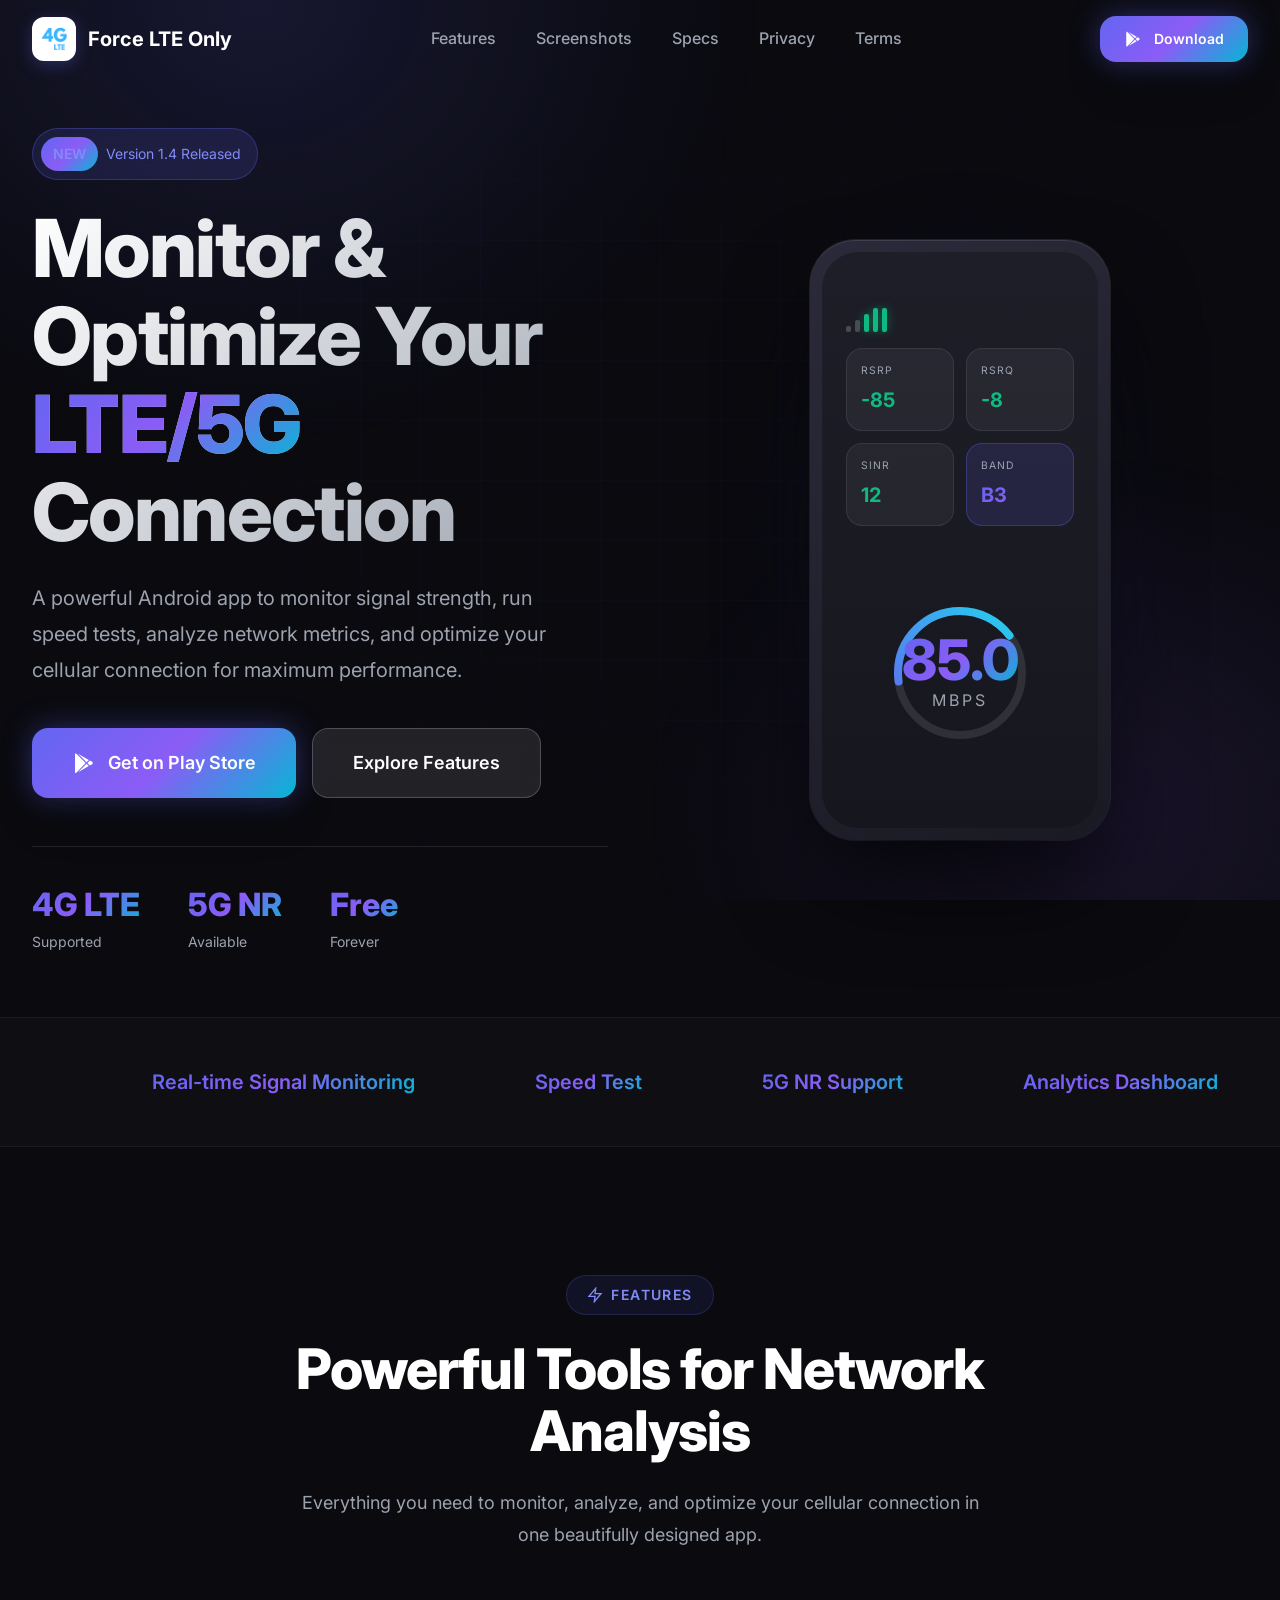
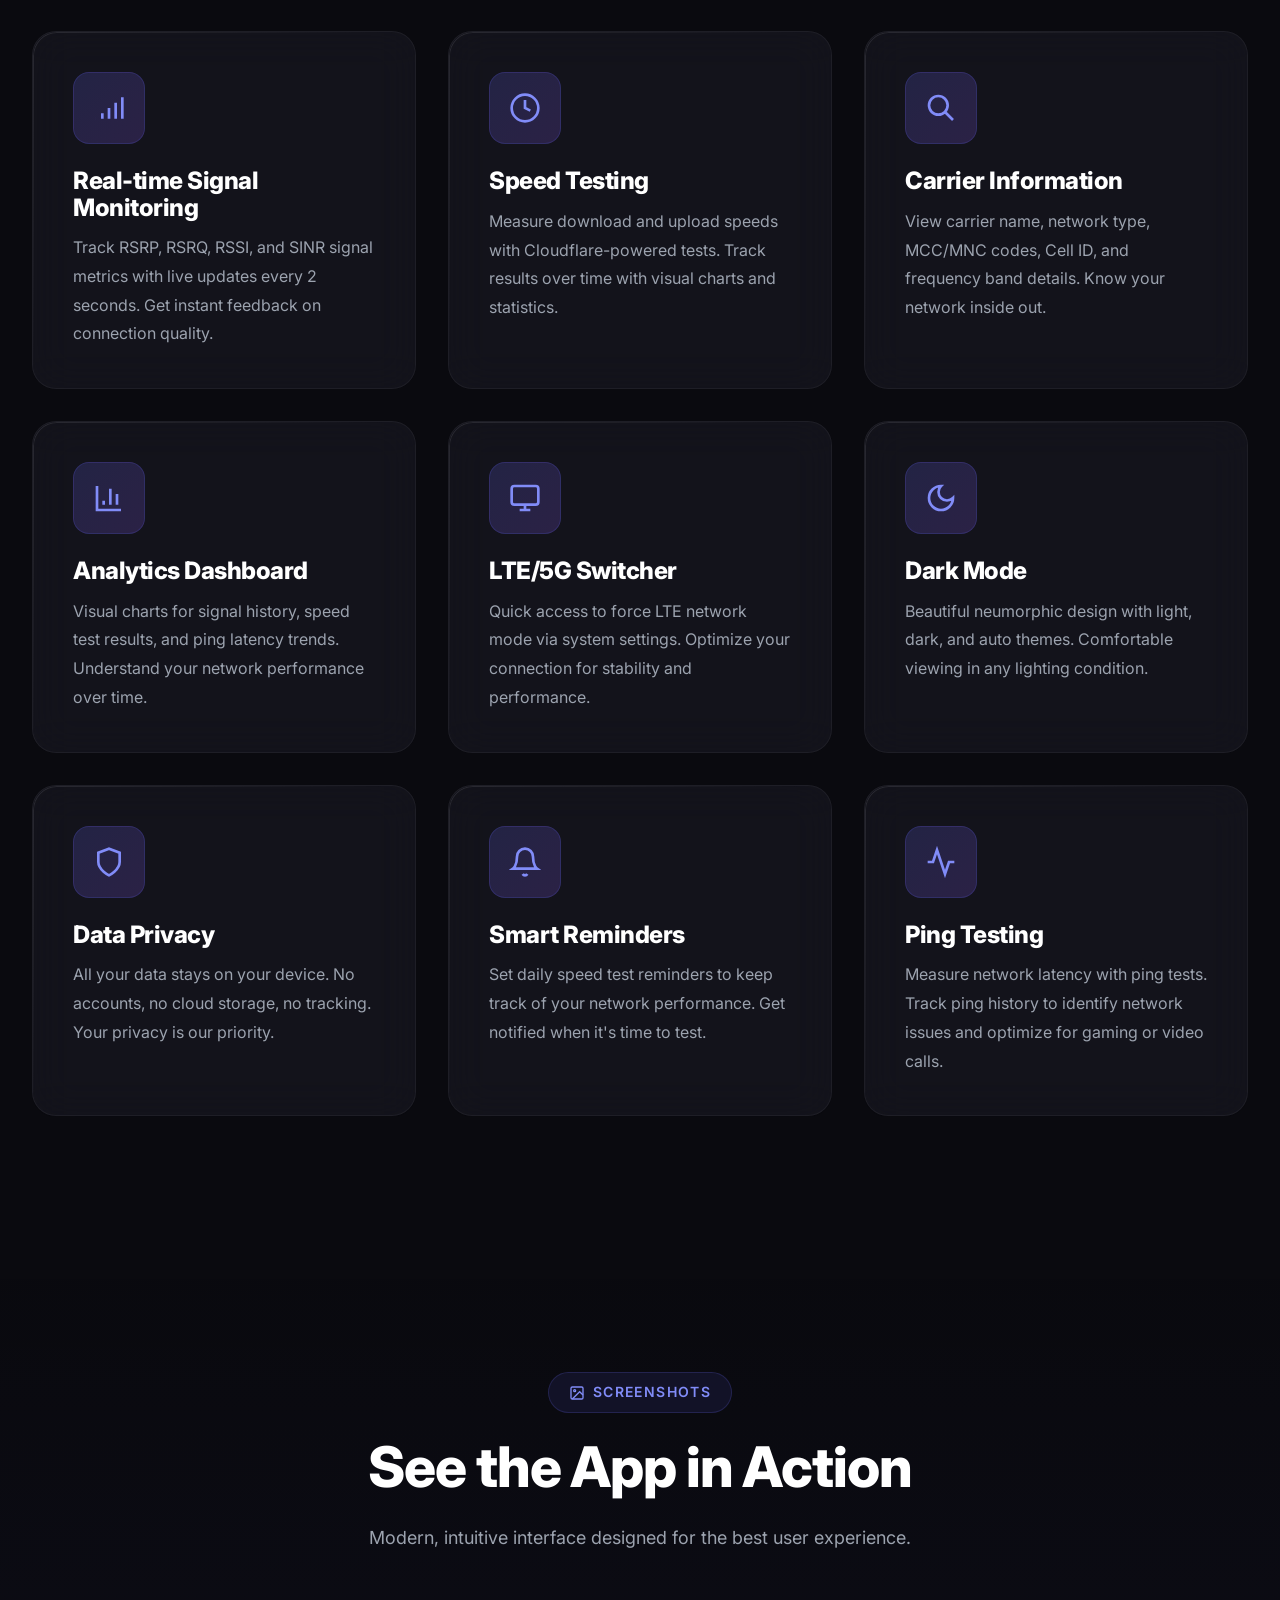
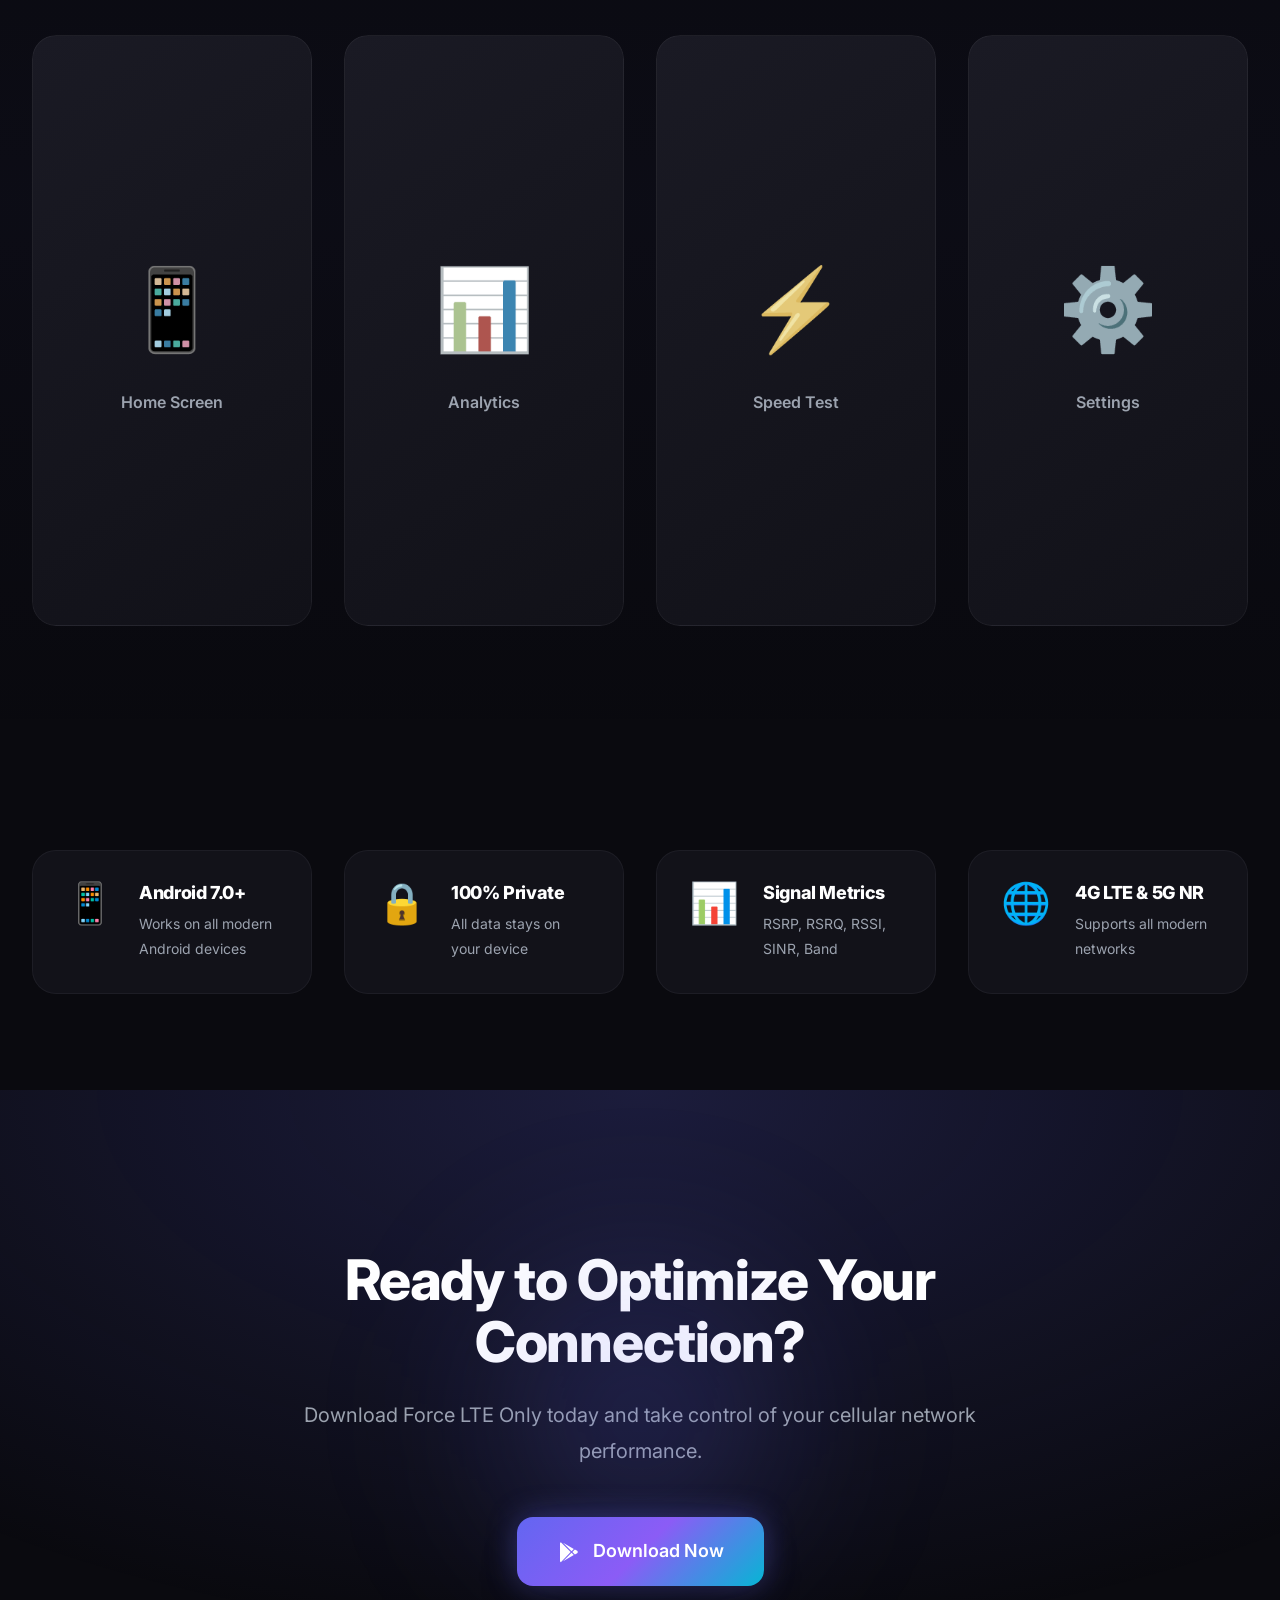
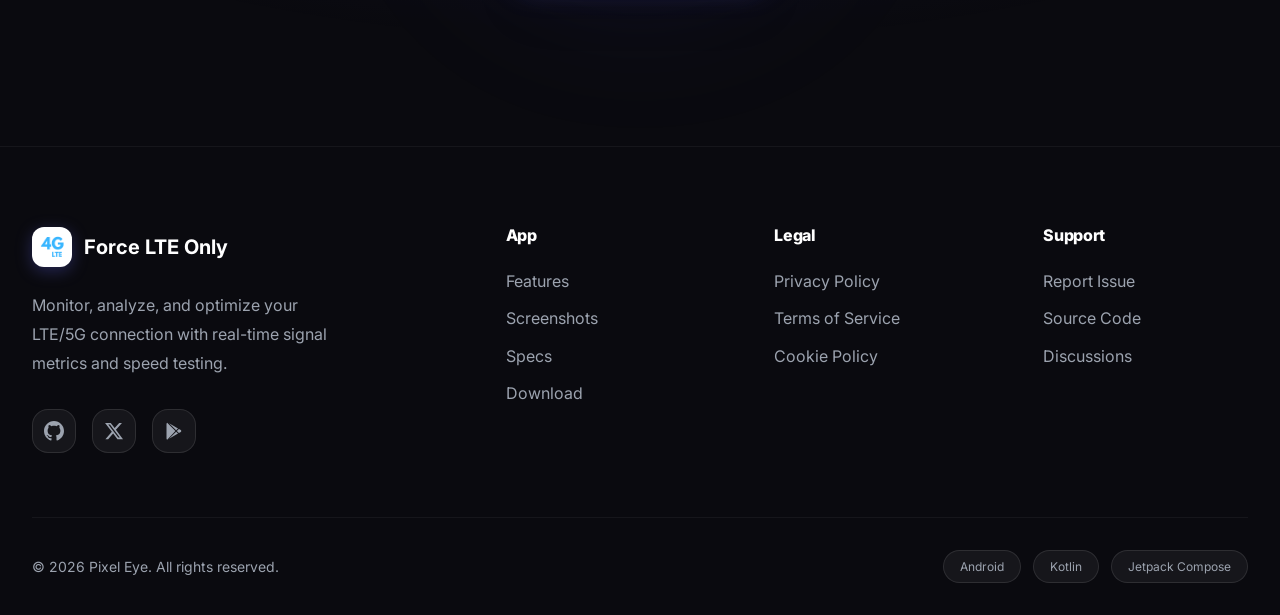
==== commit d6c2d369: "chore: Update website author, copyright year, contact details, and app version across pages." ====
--- a/index.html
+++ b/index.html
@@ -5,7 +5,7 @@
     <meta name="viewport" content="width=device-width, initial-scale=1.0">
     <meta name="description" content="Force LTE Only - Monitor, analyze, and optimize your LTE/5G connection with real-time signal metrics and speed testing">
     <meta name="keywords" content="LTE, 5G, signal monitor, speed test, network analyzer, android app">
-    <meta name="author" content="PixelEye">
+    <meta name="author" content="Ishara Madhusanka">
     <meta name="theme-color" content="#6366f1">
     <meta property="og:title" content="Force LTE Only - Network Signal Monitor">
     <meta property="og:description" content="Monitor, analyze, and optimize your LTE/5G connection">
@@ -59,7 +59,7 @@
                 <div class="hero-text fade-in">
                     <div class="hero-badge">
                         <span>NEW</span>
-                        Version 1.0 Released
+                        Version 1.4 Released
                     </div>
                     <h1>Monitor & Optimize Your <span class="gradient-text">LTE/5G</span> Connection</h1>
                     <p>A powerful Android app to monitor signal strength, run speed tests, analyze network metrics, and optimize your cellular connection for maximum performance.</p>
@@ -371,7 +371,7 @@
                     </a>
                     <p>Monitor, analyze, and optimize your LTE/5G connection with real-time signal metrics and speed testing.</p>
                     <div class="social-links">
-                        <a href="https://github.com/yourusername" class="social-link" target="_blank" aria-label="GitHub">
+                        <a href="https://github.com/ishara-madu/4GLTEOnlyApp" class="social-link" target="_blank" aria-label="GitHub">
                             <svg width="20" height="20" viewBox="0 0 24 24" fill="currentColor">
                                 <path d="M12 0c-6.626 0-12 5.373-12 12 0 5.302 3.438 9.8 8.207 11.387.599.111.793-.261.793-.577v-2.234c-3.338.726-4.033-1.416-4.033-1.416-.546-1.387-1.333-1.756-1.333-1.756-1.089-.745.083-.729.083-.729 1.205.084 1.839 1.237 1.839 1.237 1.07 1.834 2.807 1.304 3.492.997.107-.775.418-1.305.762-1.604-2.665-.305-5.467-1.334-5.467-5.931 0-1.311.469-2.381 1.236-3.221-.124-.303-.535-1.524.117-3.176 0 0 1.008-.322 3.301 1.23.957-.266 1.983-.399 3.003-.404 1.02.005 2.047.138 3.006.404 2.291-1.552 3.297-1.23 3.297-1.23.653 1.653.242 2.874.118 3.176.77.84 1.235 1.911 1.235 3.221 0 4.609-2.807 5.624-5.479 5.921.43.372.823 1.102.823 2.222v3.293c0 .319.192.694.801.576 4.765-1.589 8.199-6.086 8.199-11.386 0-6.627-5.373-12-12-12z"/>
                             </svg>
@@ -408,14 +408,14 @@
                 <div class="footer-links">
                     <h4>Support</h4>
                     <ul>
-                        <li><a href="https://github.com/yourusername/ForceLTEOnly/issues" target="_blank">Report Issue</a></li>
-                        <li><a href="https://github.com/yourusername/ForceLTEOnly" target="_blank">Source Code</a></li>
-                        <li><a href="https://github.com/yourusername/ForceLTEOnly/discussions" target="_blank">Discussions</a></li>
+                        <li><a href="https://github.com/ishara-madu/4GLTEOnlyApp/issues" target="_blank">Report Issue</a></li>
+                        <li><a href="https://github.com/ishara-madu/4GLTEOnlyApp" target="_blank">Source Code</a></li>
+                        <li><a href="https://github.com/ishara-madu/4GLTEOnlyApp/discussions" target="_blank">Discussions</a></li>
                     </ul>
                 </div>
             </div>
             <div class="footer-bottom">
-                <p>&copy; 2024 PixelEye. All rights reserved.</p>
+                <p>&copy; 2026 Pixel Eye. All rights reserved.</p>
                 <div class="footer-badges">
                     <span class="badge">Android</span>
                     <span class="badge">Kotlin</span>
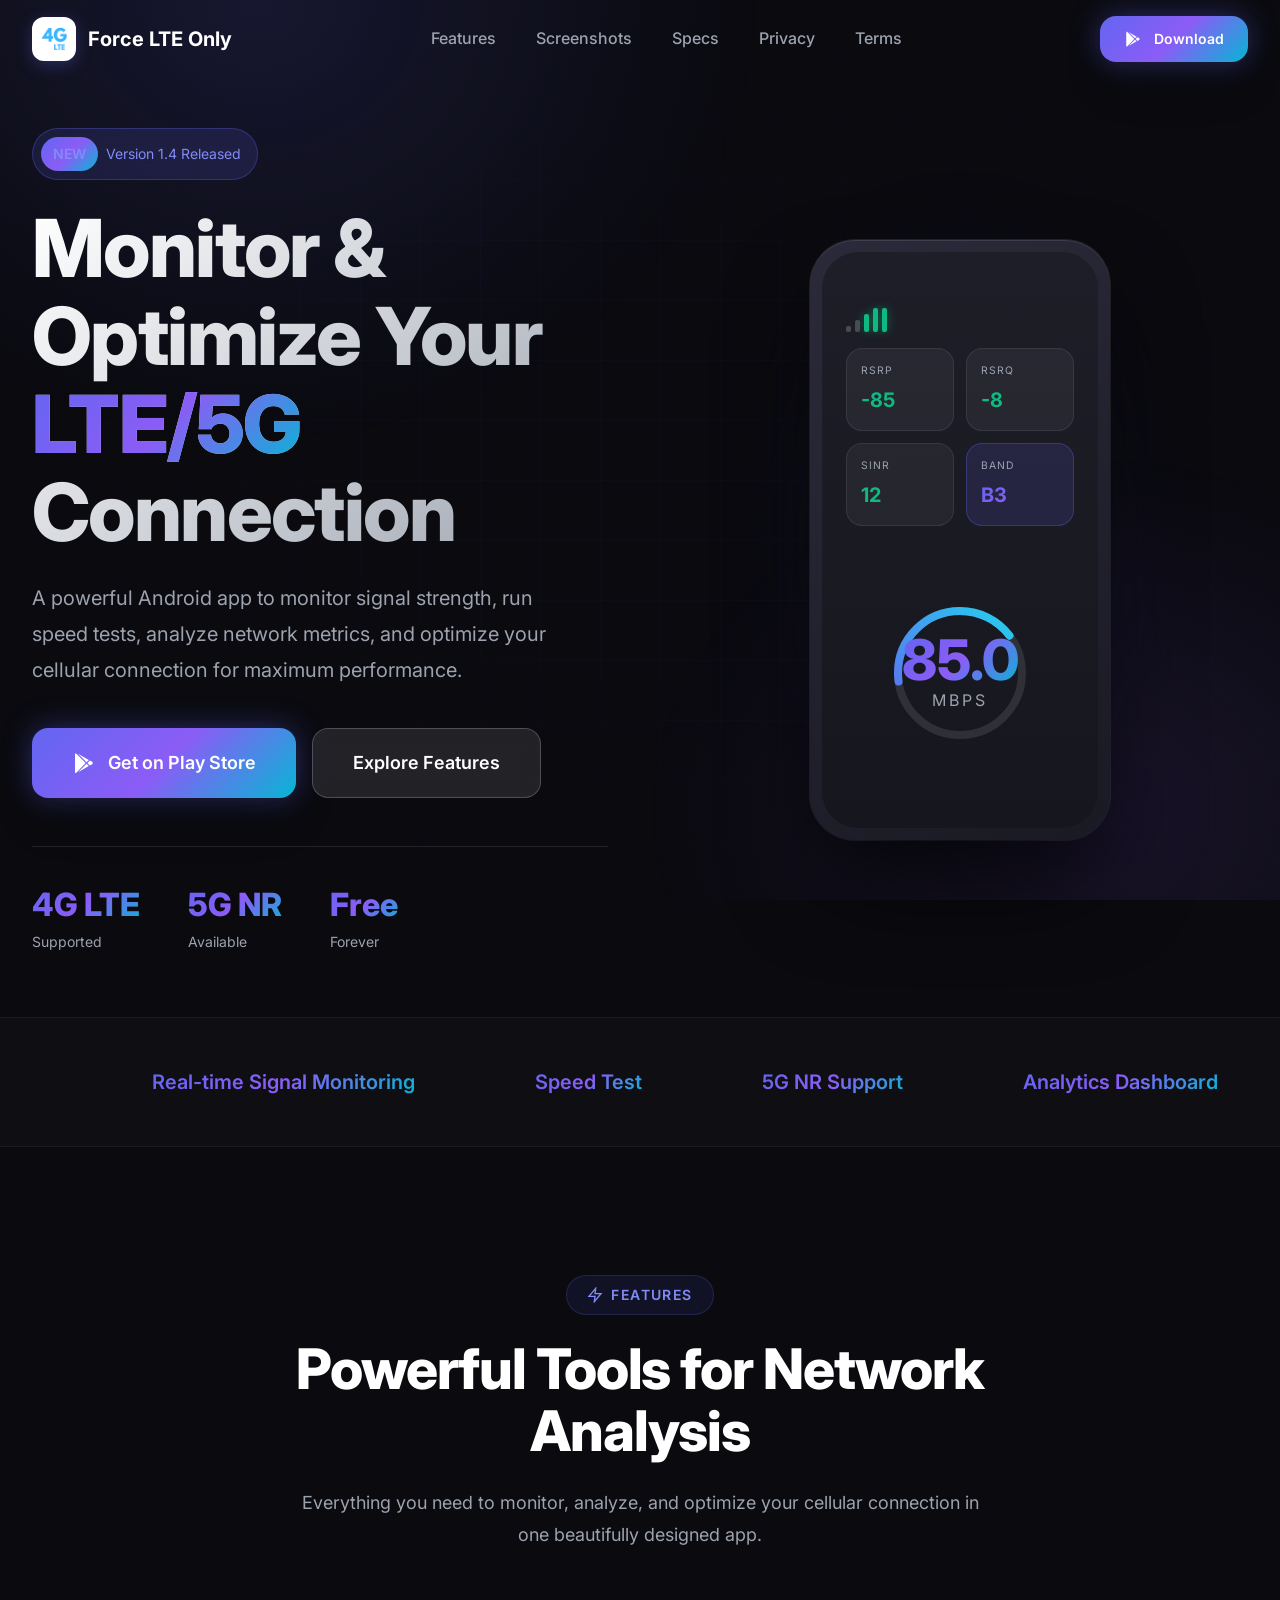
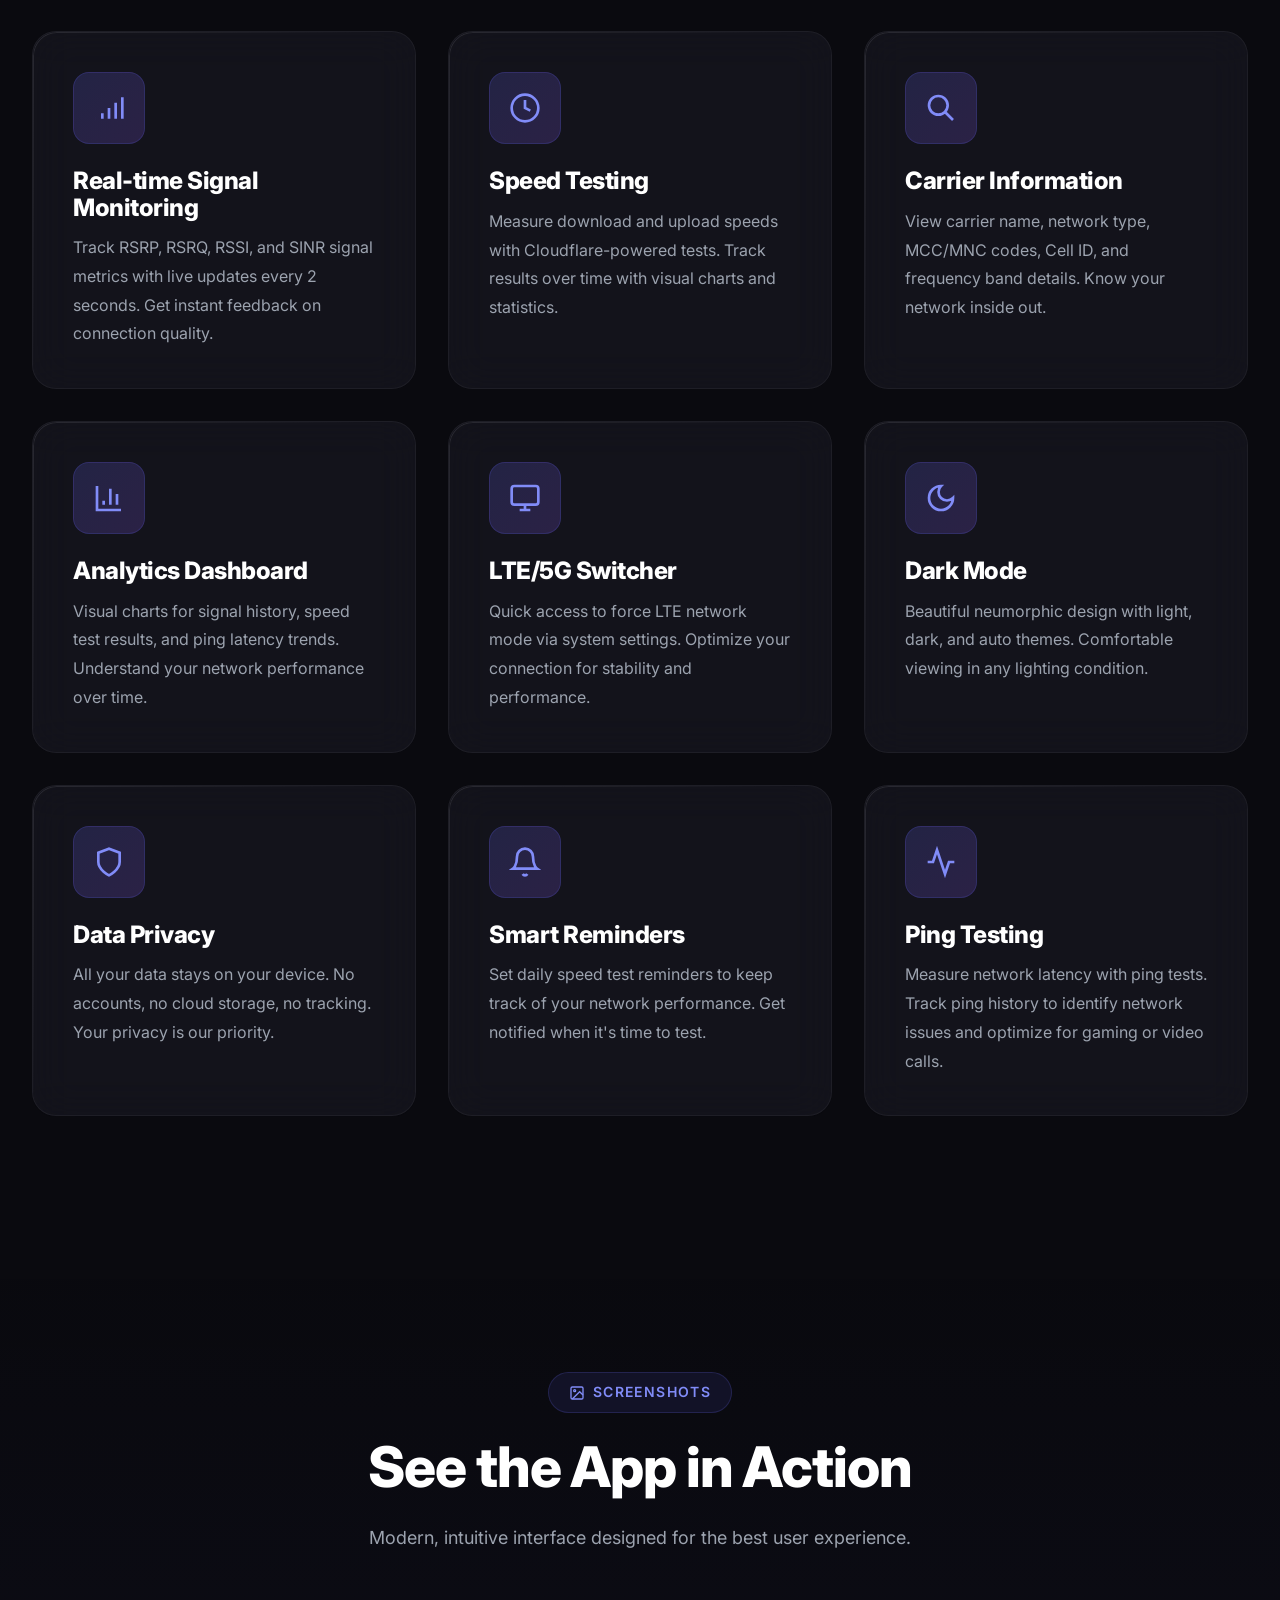
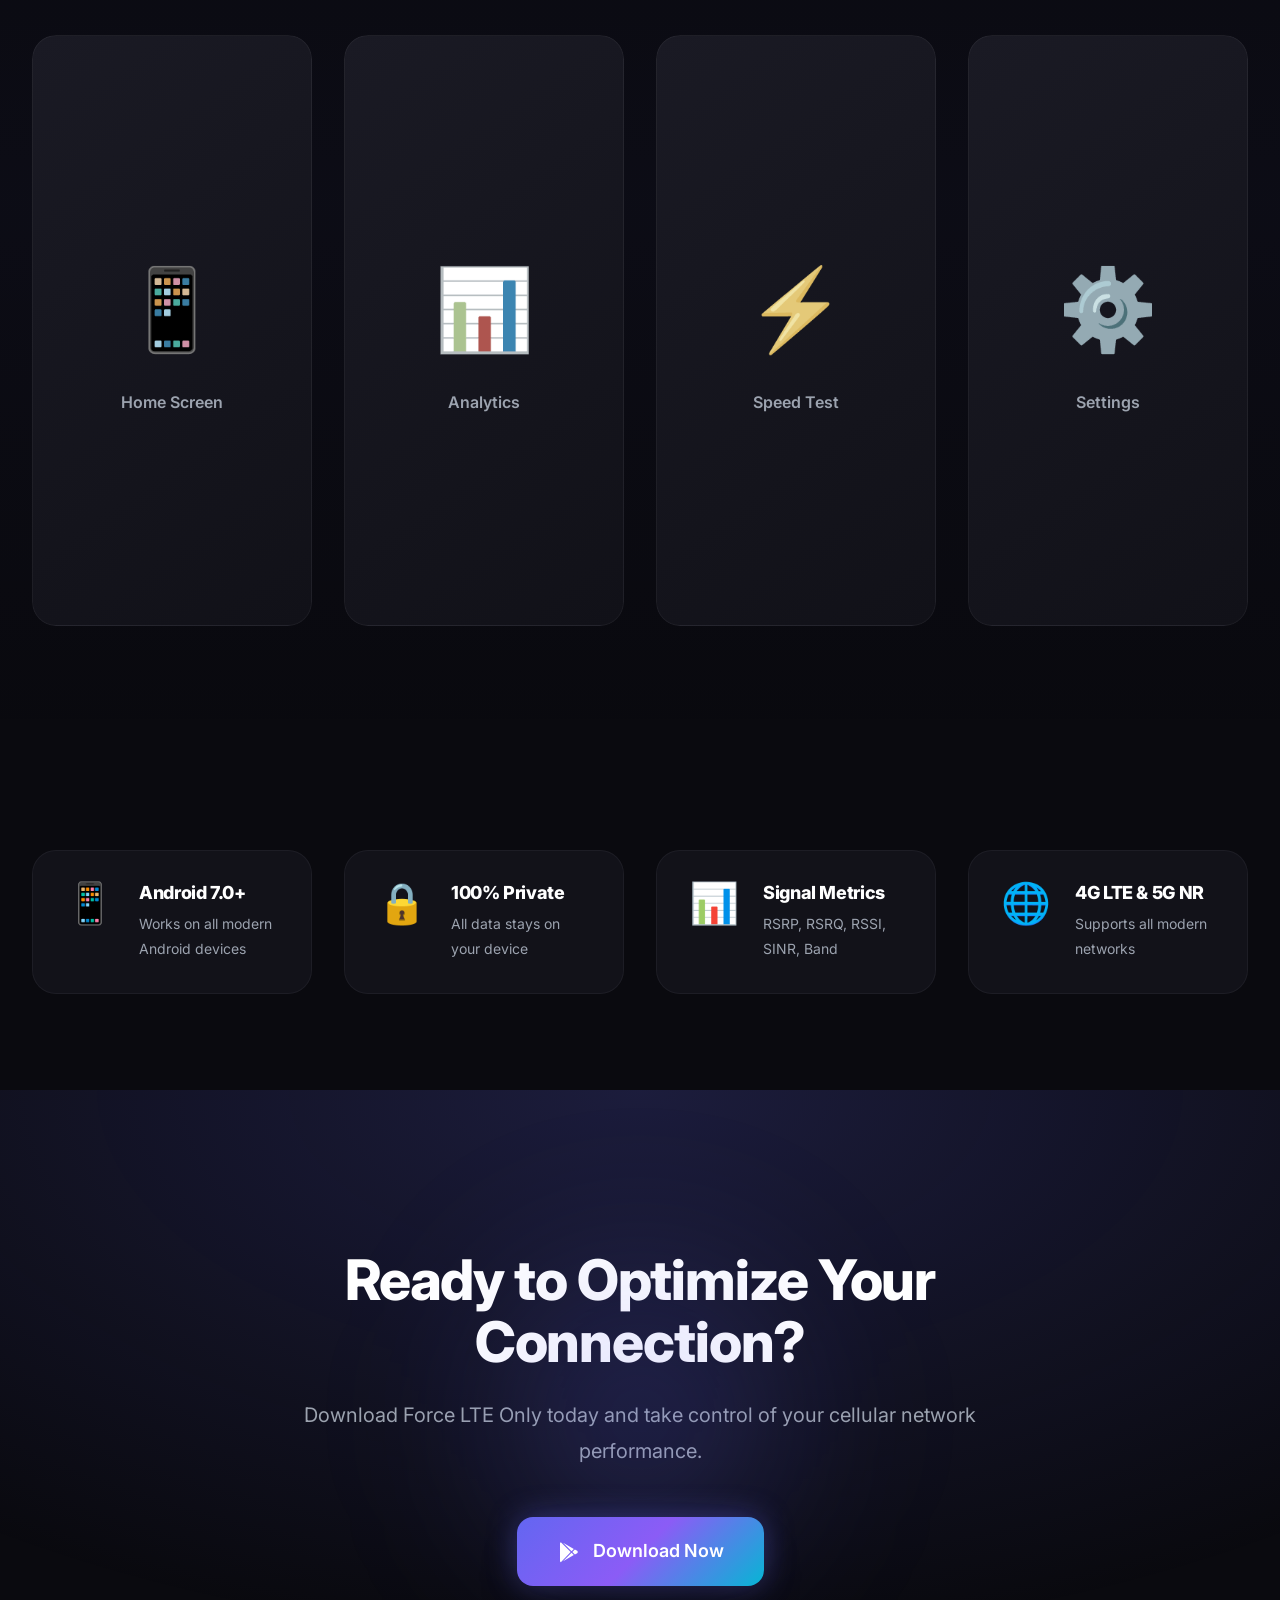
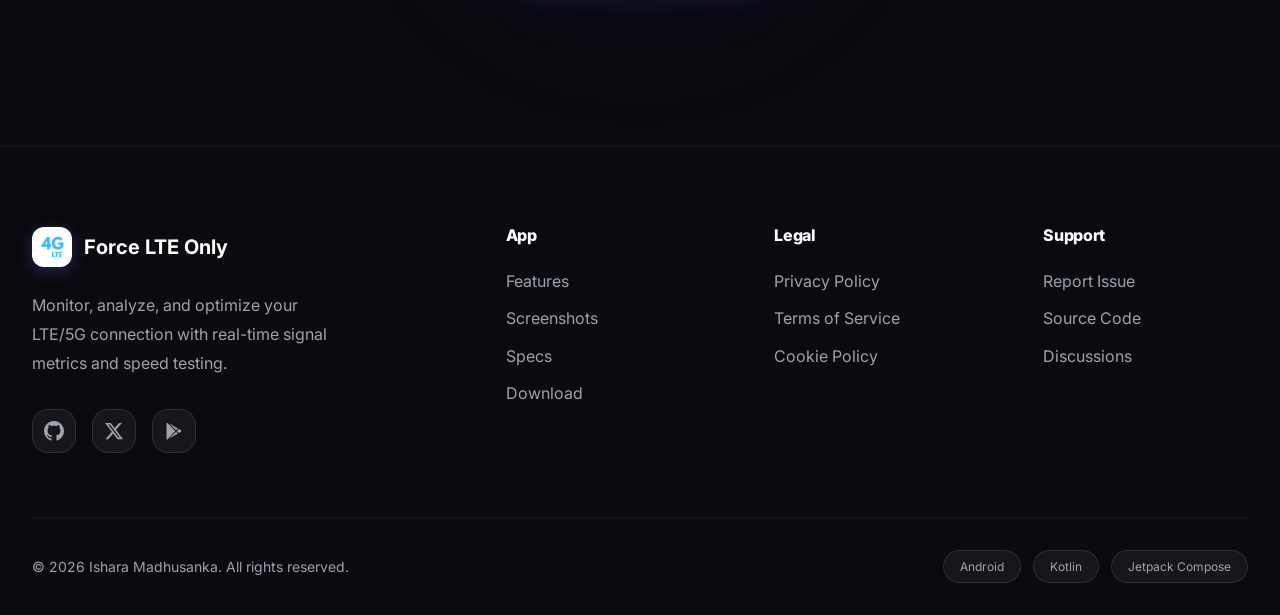
==== commit d5332adc: "docs: Update legal and copyright references from 'Pixel Eye' to 'Ishara Madhusanka' across the websi" ====
--- a/index.html
+++ b/index.html
@@ -415,7 +415,7 @@
                 </div>
             </div>
             <div class="footer-bottom">
-                <p>&copy; 2026 Pixel Eye. All rights reserved.</p>
+                <p>&copy; 2026 Ishara Madhusanka. All rights reserved.</p>
                 <div class="footer-badges">
                     <span class="badge">Android</span>
                     <span class="badge">Kotlin</span>
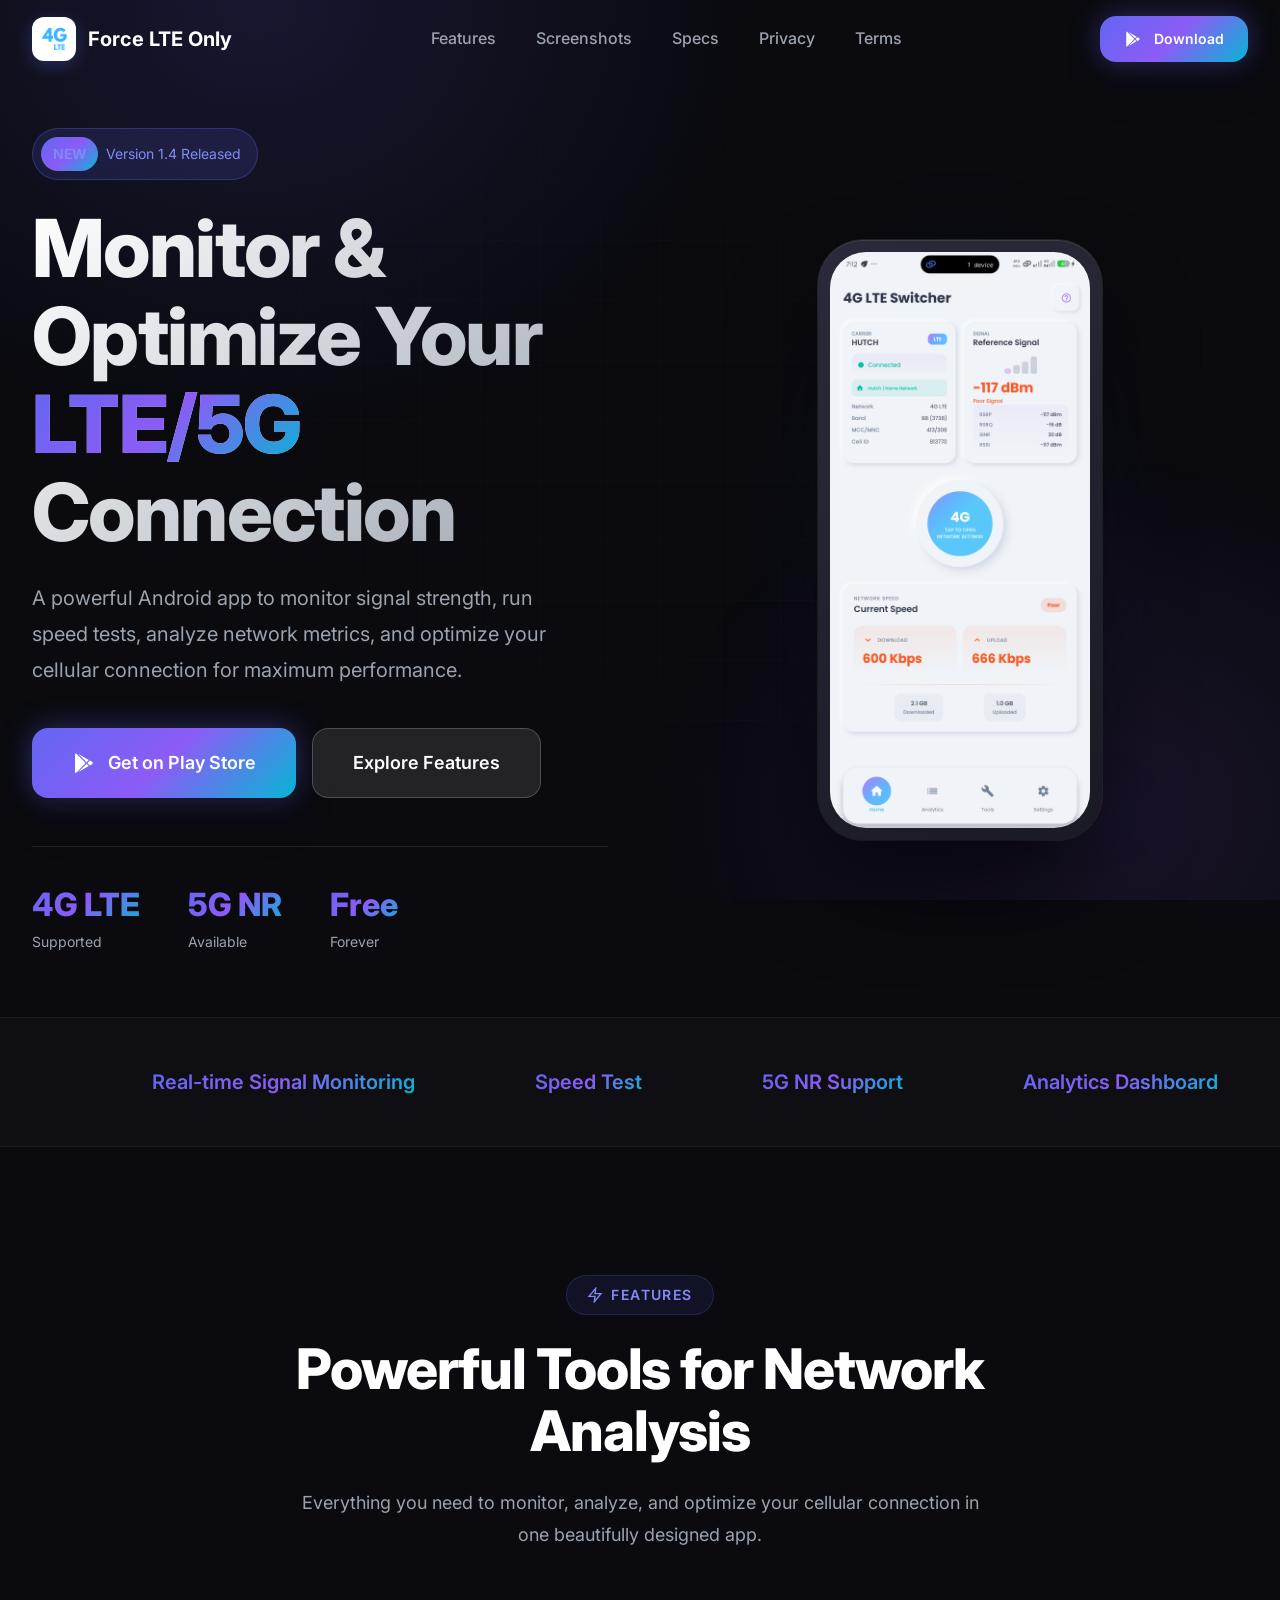
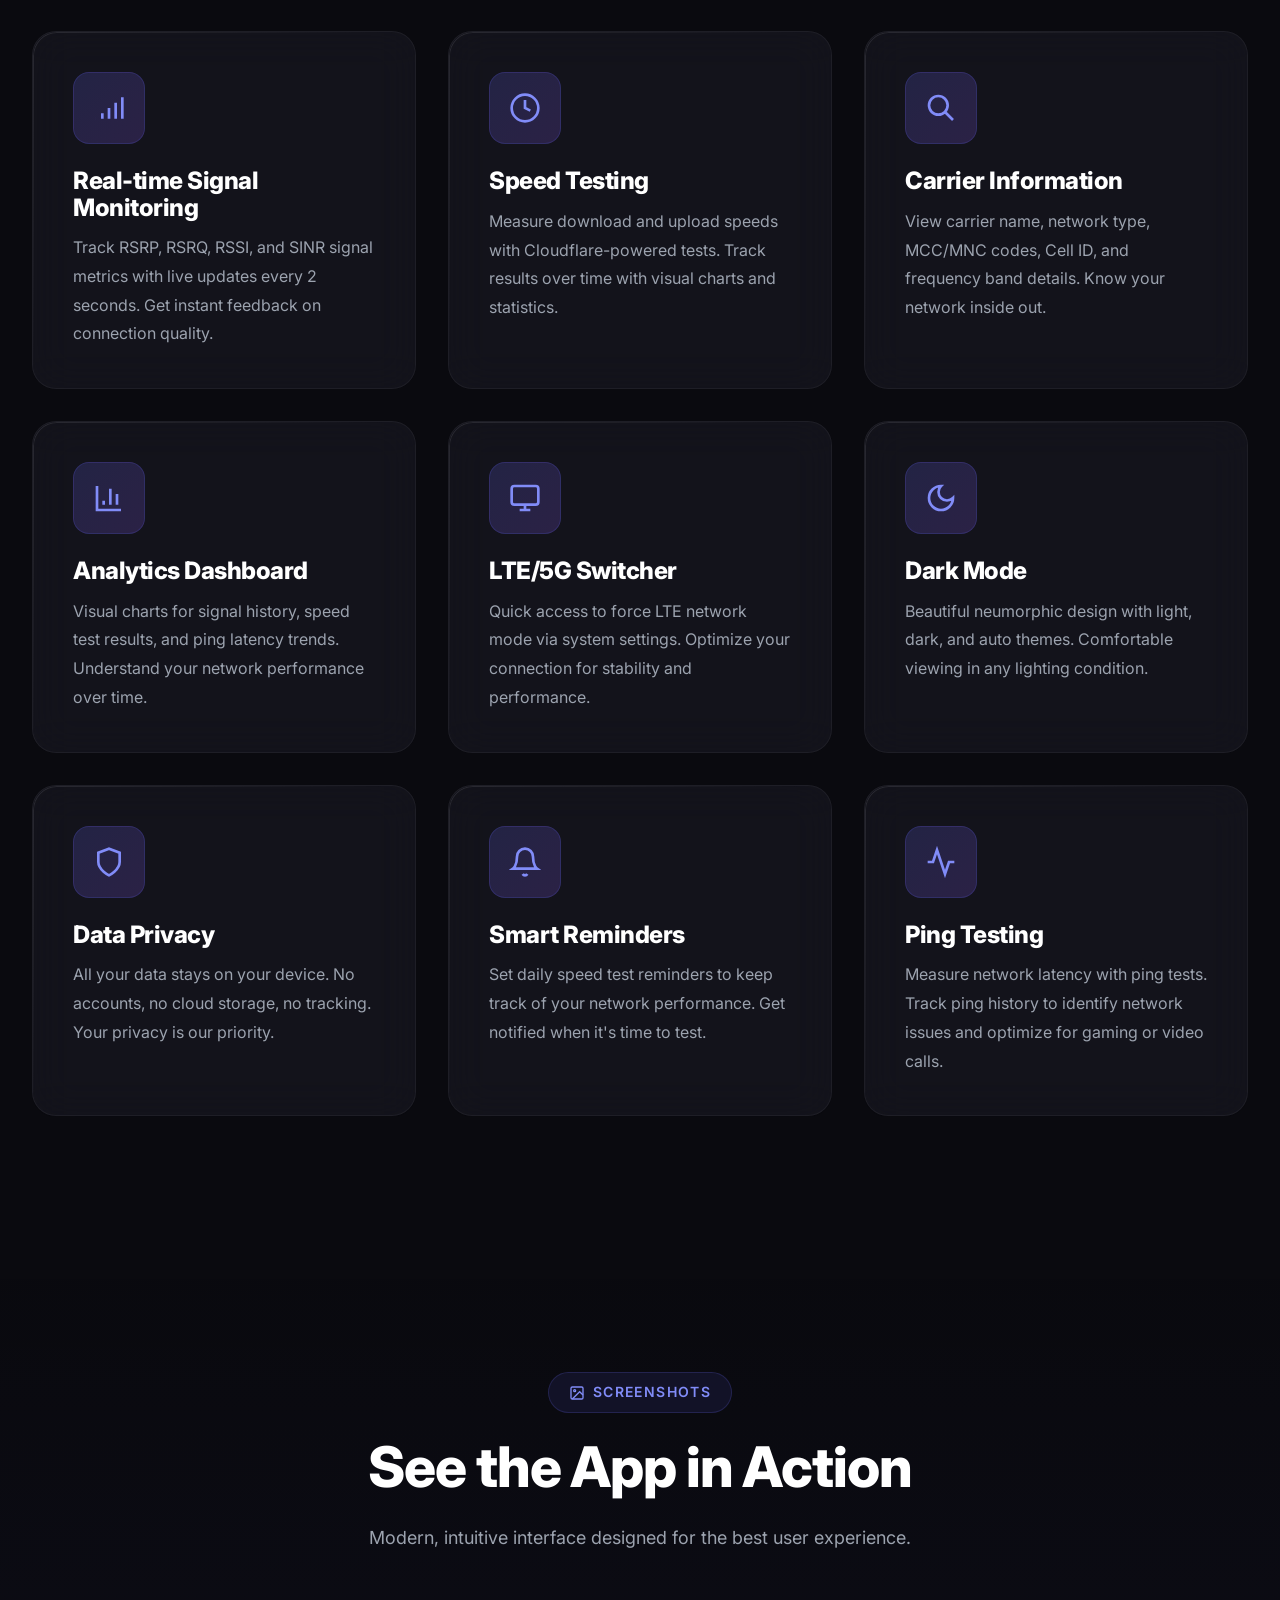
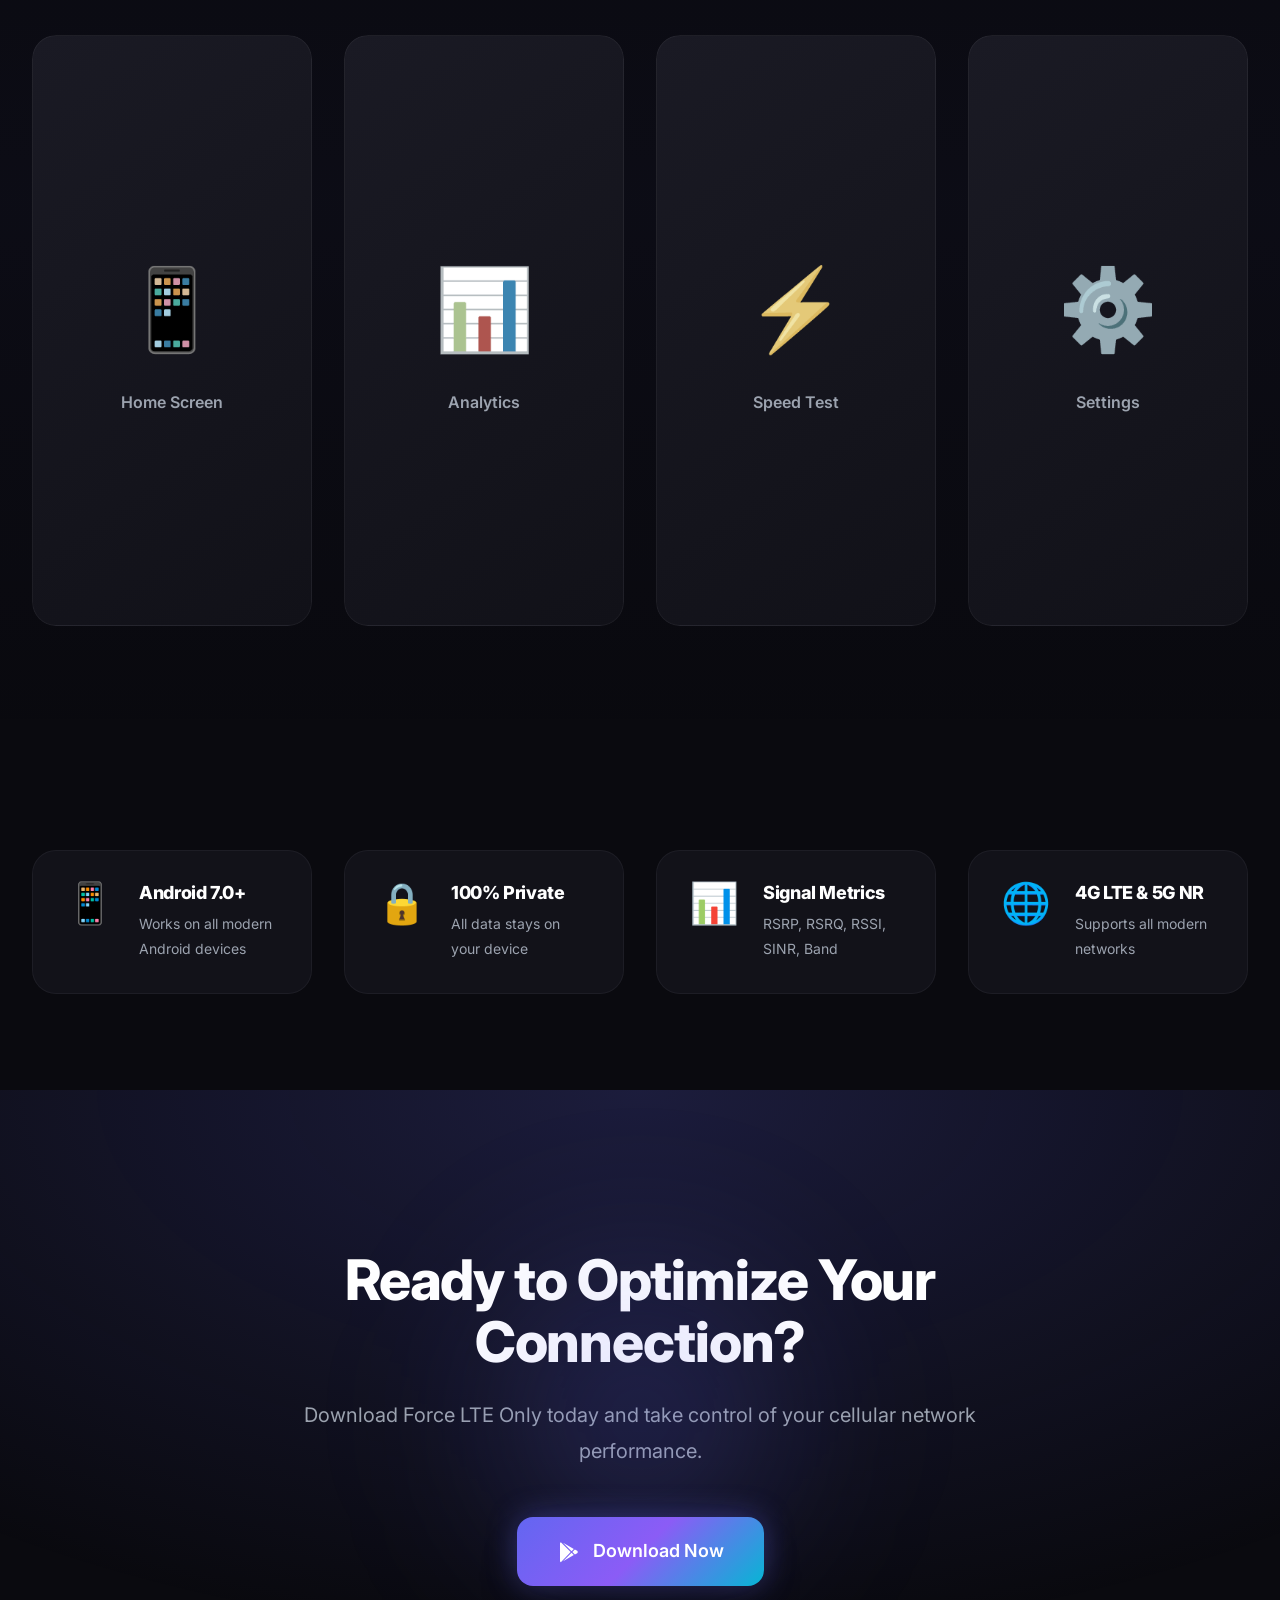
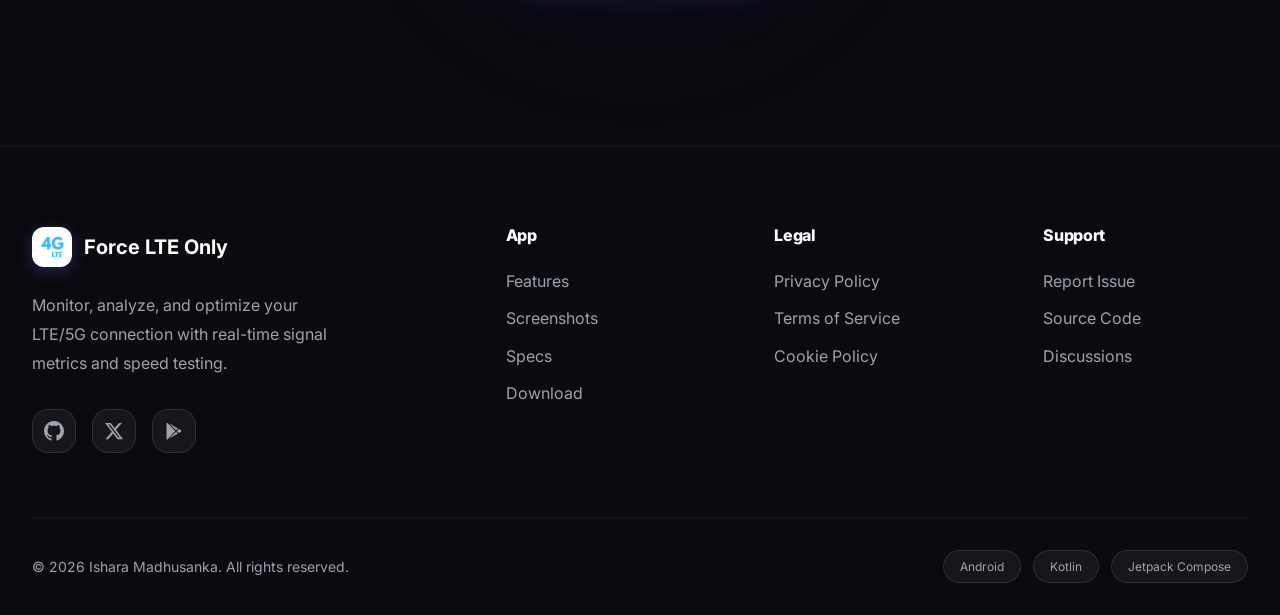
==== commit b5831ef7: "feat: Replace the phone mockup's dynamic signal and speed display with a static `home.jpg` image in " ====
--- a/index.html
+++ b/index.html
@@ -1,9 +1,11 @@
 <!DOCTYPE html>
 <html lang="en">
+
 <head>
     <meta charset="UTF-8">
     <meta name="viewport" content="width=device-width, initial-scale=1.0">
-    <meta name="description" content="Force LTE Only - Monitor, analyze, and optimize your LTE/5G connection with real-time signal metrics and speed testing">
+    <meta name="description"
+        content="Force LTE Only - Monitor, analyze, and optimize your LTE/5G connection with real-time signal metrics and speed testing">
     <meta name="keywords" content="LTE, 5G, signal monitor, speed test, network analyzer, android app">
     <meta name="author" content="Ishara Madhusanka">
     <meta name="theme-color" content="#6366f1">
@@ -14,10 +16,12 @@
     <link rel="stylesheet" href="styles.css">
     <link rel="preconnect" href="https://fonts.googleapis.com">
     <link rel="preconnect" href="https://fonts.gstatic.com" crossorigin>
-    <link href="https://fonts.googleapis.com/css2?family=Inter:wght@300;400;500;600;700;800;900&display=swap" rel="stylesheet">
+    <link href="https://fonts.googleapis.com/css2?family=Inter:wght@300;400;500;600;700;800;900&display=swap"
+        rel="stylesheet">
     <link rel="icon" type="image/png" href="assets/logo.png">
     <link rel="apple-touch-icon" href="assets/logo.png">
 </head>
+
 <body>
     <!-- Background Effects -->
     <div class="bg-gradient">
@@ -38,9 +42,11 @@
                 <a href="privacy.html">Privacy</a>
                 <a href="terms.html">Terms</a>
             </div>
-            <a href="https://play.google.com/store/apps/details?id=com.pixeleye.lteonly" class="btn btn-primary nav-cta" target="_blank">
+            <a href="https://play.google.com/store/apps/details?id=com.pixeleye.lteonly" class="btn btn-primary nav-cta"
+                target="_blank">
                 <svg width="18" height="18" viewBox="0 0 24 24" fill="currentColor">
-                    <path d="M3 20.5v-17c0-.59.34-1.11.84-1.35L13.69 12l-9.85 10.35c-.5-.24-.84-.76-.84-1.35zm13.81-5.38L6.05 21.34l8.49-8.49 2.27 2.27zm3.35-4.31c.34.27.59.68.59 1.19s-.22.9-.57 1.18l-2.29 1.32-2.5-2.5 2.5-2.5 2.27 1.31zM6.05 2.66l10.76 6.22-2.27 2.27L6.05 2.66z"/>
+                    <path
+                        d="M3 20.5v-17c0-.59.34-1.11.84-1.35L13.69 12l-9.85 10.35c-.5-.24-.84-.76-.84-1.35zm13.81-5.38L6.05 21.34l8.49-8.49 2.27 2.27zm3.35-4.31c.34.27.59.68.59 1.19s-.22.9-.57 1.18l-2.29 1.32-2.5-2.5 2.5-2.5 2.27 1.31zM6.05 2.66l10.76 6.22-2.27 2.27L6.05 2.66z" />
                 </svg>
                 Download
             </a>
@@ -62,11 +68,14 @@
                         Version 1.4 Released
                     </div>
                     <h1>Monitor & Optimize Your <span class="gradient-text">LTE/5G</span> Connection</h1>
-                    <p>A powerful Android app to monitor signal strength, run speed tests, analyze network metrics, and optimize your cellular connection for maximum performance.</p>
+                    <p>A powerful Android app to monitor signal strength, run speed tests, analyze network metrics, and
+                        optimize your cellular connection for maximum performance.</p>
                     <div class="hero-buttons">
-                        <a href="https://play.google.com/store/apps/details?id=com.pixeleye.lteonly" class="btn btn-primary btn-large" target="_blank">
+                        <a href="https://play.google.com/store/apps/details?id=com.pixeleye.lteonly"
+                            class="btn btn-primary btn-large" target="_blank">
                             <svg width="24" height="24" viewBox="0 0 24 24" fill="currentColor">
-                                <path d="M3 20.5v-17c0-.59.34-1.11.84-1.35L13.69 12l-9.85 10.35c-.5-.24-.84-.76-.84-1.35zm13.81-5.38L6.05 21.34l8.49-8.49 2.27 2.27zm3.35-4.31c.34.27.59.68.59 1.19s-.22.9-.57 1.18l-2.29 1.32-2.5-2.5 2.5-2.5 2.27 1.31zM6.05 2.66l10.76 6.22-2.27 2.27L6.05 2.66z"/>
+                                <path
+                                    d="M3 20.5v-17c0-.59.34-1.11.84-1.35L13.69 12l-9.85 10.35c-.5-.24-.84-.76-.84-1.35zm13.81-5.38L6.05 21.34l8.49-8.49 2.27 2.27zm3.35-4.31c.34.27.59.68.59 1.19s-.22.9-.57 1.18l-2.29 1.32-2.5-2.5 2.5-2.5 2.27 1.31zM6.05 2.66l10.76 6.22-2.27 2.27L6.05 2.66z" />
                             </svg>
                             Get on Play Store
                         </a>
@@ -92,10 +101,9 @@
                         <div class="phone-glow"></div>
                         <div class="phone-mockup">
                             <div class="phone-screen">
-                                <div class="signal-bars">
+                                <!-- <div class="signal-bars">
                                     <span class="bar"></span>
                                     <span class="bar"></span>
-                                    <span class="bar active"></span>
                                     <span class="bar active"></span>
                                     <span class="bar active"></span>
                                 </div>
@@ -116,23 +124,24 @@
                                         <div class="metric-label">BAND</div>
                                         <div class="metric-value" id="bandVal">B3</div>
                                     </div>
-                                </div>
-                                <div class="speed-ring">
-                                    <svg width="140" height="140" viewBox="0 0 140 140">
+                                </div> -->
+                                <!-- <div class="speed-ring">
+                                    <svg width="240" height="240" viewBox="0 0 140 140">
                                         <defs>
                                             <linearGradient id="speedGradient" x1="0%" y1="0%" x2="100%" y2="100%">
-                                                <stop offset="0%" stop-color="#6366f1"/>
-                                                <stop offset="100%" stop-color="#22d3ee"/>
+                                                <stop offset="0%" stop-color="#6366f1" />
+                                                <stop offset="100%" stop-color="#22d3ee" />
                                             </linearGradient>
                                         </defs>
-                                        <circle class="speed-ring-bg" cx="70" cy="70" r="62"/>
-                                        <circle class="speed-ring-progress" cx="70" cy="70" r="62" id="speedRing"/>
+                                        <circle class="speed-ring-bg" cx="70" cy="70" r="62" />
+                                        <circle class="speed-ring-progress" cx="70" cy="70" r="62" id="speedRing" />
                                     </svg>
                                     <div class="speed-display">
                                         <div class="speed-value" id="speedValue">0</div>
                                         <div class="speed-unit">Mbps</div>
                                     </div>
-                                </div>
+                                </div> -->
+                                <img src="./images/home.jpg" alt="" style="width: 100%a;height: 100%;">
                             </div>
                         </div>
                     </div>
@@ -172,98 +181,117 @@
             <div class="section-header fade-in">
                 <div class="section-badge">
                     <svg width="16" height="16" viewBox="0 0 24 24" fill="none" stroke="currentColor" stroke-width="2">
-                        <polygon points="13 2 3 14 12 14 11 22 21 10 12 10 13 2"/>
+                        <polygon points="13 2 3 14 12 14 11 22 21 10 12 10 13 2" />
                     </svg>
                     Features
                 </div>
                 <h2>Powerful Tools for Network Analysis</h2>
-                <p>Everything you need to monitor, analyze, and optimize your cellular connection in one beautifully designed app.</p>
+                <p>Everything you need to monitor, analyze, and optimize your cellular connection in one beautifully
+                    designed app.</p>
             </div>
             <div class="features-grid">
                 <div class="feature-card fade-in">
                     <div class="feature-icon">
-                        <svg width="32" height="32" viewBox="0 0 24 24" fill="none" stroke="currentColor" stroke-width="2">
-                            <path d="M2 20h.01M7 20v-4M12 20v-8M17 20V8M22 20V4"/>
+                        <svg width="32" height="32" viewBox="0 0 24 24" fill="none" stroke="currentColor"
+                            stroke-width="2">
+                            <path d="M2 20h.01M7 20v-4M12 20v-8M17 20V8M22 20V4" />
                         </svg>
                     </div>
                     <h3>Real-time Signal Monitoring</h3>
-                    <p>Track RSRP, RSRQ, RSSI, and SINR signal metrics with live updates every 2 seconds. Get instant feedback on connection quality.</p>
-                </div>
-                <div class="feature-card fade-in">
-                    <div class="feature-icon">
-                        <svg width="32" height="32" viewBox="0 0 24 24" fill="none" stroke="currentColor" stroke-width="2">
-                            <circle cx="12" cy="12" r="10"/>
-                            <polyline points="12 6 12 12 16 14"/>
+                    <p>Track RSRP, RSRQ, RSSI, and SINR signal metrics with live updates every 2 seconds. Get instant
+                        feedback on connection quality.</p>
+                </div>
+                <div class="feature-card fade-in">
+                    <div class="feature-icon">
+                        <svg width="32" height="32" viewBox="0 0 24 24" fill="none" stroke="currentColor"
+                            stroke-width="2">
+                            <circle cx="12" cy="12" r="10" />
+                            <polyline points="12 6 12 12 16 14" />
                         </svg>
                     </div>
                     <h3>Speed Testing</h3>
-                    <p>Measure download and upload speeds with Cloudflare-powered tests. Track results over time with visual charts and statistics.</p>
-                </div>
-                <div class="feature-card fade-in">
-                    <div class="feature-icon">
-                        <svg width="32" height="32" viewBox="0 0 24 24" fill="none" stroke="currentColor" stroke-width="2">
-                            <path d="M21 21l-6-6m2-5a7 7 0 11-14 0 7 7 0 0114 0z"/>
+                    <p>Measure download and upload speeds with Cloudflare-powered tests. Track results over time with
+                        visual charts and statistics.</p>
+                </div>
+                <div class="feature-card fade-in">
+                    <div class="feature-icon">
+                        <svg width="32" height="32" viewBox="0 0 24 24" fill="none" stroke="currentColor"
+                            stroke-width="2">
+                            <path d="M21 21l-6-6m2-5a7 7 0 11-14 0 7 7 0 0114 0z" />
                         </svg>
                     </div>
                     <h3>Carrier Information</h3>
-                    <p>View carrier name, network type, MCC/MNC codes, Cell ID, and frequency band details. Know your network inside out.</p>
-                </div>
-                <div class="feature-card fade-in">
-                    <div class="feature-icon">
-                        <svg width="32" height="32" viewBox="0 0 24 24" fill="none" stroke="currentColor" stroke-width="2">
-                            <path d="M3 3v18h18"/>
-                            <path d="M18 17V9M13 17V5M8 17v-3"/>
+                    <p>View carrier name, network type, MCC/MNC codes, Cell ID, and frequency band details. Know your
+                        network inside out.</p>
+                </div>
+                <div class="feature-card fade-in">
+                    <div class="feature-icon">
+                        <svg width="32" height="32" viewBox="0 0 24 24" fill="none" stroke="currentColor"
+                            stroke-width="2">
+                            <path d="M3 3v18h18" />
+                            <path d="M18 17V9M13 17V5M8 17v-3" />
                         </svg>
                     </div>
                     <h3>Analytics Dashboard</h3>
-                    <p>Visual charts for signal history, speed test results, and ping latency trends. Understand your network performance over time.</p>
-                </div>
-                <div class="feature-card fade-in">
-                    <div class="feature-icon">
-                        <svg width="32" height="32" viewBox="0 0 24 24" fill="none" stroke="currentColor" stroke-width="2">
-                            <rect x="2" y="3" width="20" height="14" rx="2"/>
-                            <path d="M8 21h8M12 17v4"/>
+                    <p>Visual charts for signal history, speed test results, and ping latency trends. Understand your
+                        network performance over time.</p>
+                </div>
+                <div class="feature-card fade-in">
+                    <div class="feature-icon">
+                        <svg width="32" height="32" viewBox="0 0 24 24" fill="none" stroke="currentColor"
+                            stroke-width="2">
+                            <rect x="2" y="3" width="20" height="14" rx="2" />
+                            <path d="M8 21h8M12 17v4" />
                         </svg>
                     </div>
                     <h3>LTE/5G Switcher</h3>
-                    <p>Quick access to force LTE network mode via system settings. Optimize your connection for stability and performance.</p>
-                </div>
-                <div class="feature-card fade-in">
-                    <div class="feature-icon">
-                        <svg width="32" height="32" viewBox="0 0 24 24" fill="none" stroke="currentColor" stroke-width="2">
-                            <path d="M12 3a6 6 0 0 0 9 9 9 9 0 1 1-9-9z"/>
+                    <p>Quick access to force LTE network mode via system settings. Optimize your connection for
+                        stability and performance.</p>
+                </div>
+                <div class="feature-card fade-in">
+                    <div class="feature-icon">
+                        <svg width="32" height="32" viewBox="0 0 24 24" fill="none" stroke="currentColor"
+                            stroke-width="2">
+                            <path d="M12 3a6 6 0 0 0 9 9 9 9 0 1 1-9-9z" />
                         </svg>
                     </div>
                     <h3>Dark Mode</h3>
-                    <p>Beautiful neumorphic design with light, dark, and auto themes. Comfortable viewing in any lighting condition.</p>
-                </div>
-                <div class="feature-card fade-in">
-                    <div class="feature-icon">
-                        <svg width="32" height="32" viewBox="0 0 24 24" fill="none" stroke="currentColor" stroke-width="2">
-                            <path d="M12 22s8-4 8-10V5l-8-3-8 3v7c0 6 8 10 8 10z"/>
+                    <p>Beautiful neumorphic design with light, dark, and auto themes. Comfortable viewing in any
+                        lighting condition.</p>
+                </div>
+                <div class="feature-card fade-in">
+                    <div class="feature-icon">
+                        <svg width="32" height="32" viewBox="0 0 24 24" fill="none" stroke="currentColor"
+                            stroke-width="2">
+                            <path d="M12 22s8-4 8-10V5l-8-3-8 3v7c0 6 8 10 8 10z" />
                         </svg>
                     </div>
                     <h3>Data Privacy</h3>
-                    <p>All your data stays on your device. No accounts, no cloud storage, no tracking. Your privacy is our priority.</p>
-                </div>
-                <div class="feature-card fade-in">
-                    <div class="feature-icon">
-                        <svg width="32" height="32" viewBox="0 0 24 24" fill="none" stroke="currentColor" stroke-width="2">
-                            <path d="M18 8A6 6 0 0 0 6 8c0 7-3 9-3 9h18s-3-2-3-9"/>
-                            <path d="M13.73 21a2 2 0 0 1-3.46 0"/>
+                    <p>All your data stays on your device. No accounts, no cloud storage, no tracking. Your privacy is
+                        our priority.</p>
+                </div>
+                <div class="feature-card fade-in">
+                    <div class="feature-icon">
+                        <svg width="32" height="32" viewBox="0 0 24 24" fill="none" stroke="currentColor"
+                            stroke-width="2">
+                            <path d="M18 8A6 6 0 0 0 6 8c0 7-3 9-3 9h18s-3-2-3-9" />
+                            <path d="M13.73 21a2 2 0 0 1-3.46 0" />
                         </svg>
                     </div>
                     <h3>Smart Reminders</h3>
-                    <p>Set daily speed test reminders to keep track of your network performance. Get notified when it's time to test.</p>
-                </div>
-                <div class="feature-card fade-in">
-                    <div class="feature-icon">
-                        <svg width="32" height="32" viewBox="0 0 24 24" fill="none" stroke="currentColor" stroke-width="2">
-                            <polyline points="22 12 18 12 15 21 9 3 6 12 2 12"/>
+                    <p>Set daily speed test reminders to keep track of your network performance. Get notified when it's
+                        time to test.</p>
+                </div>
+                <div class="feature-card fade-in">
+                    <div class="feature-icon">
+                        <svg width="32" height="32" viewBox="0 0 24 24" fill="none" stroke="currentColor"
+                            stroke-width="2">
+                            <polyline points="22 12 18 12 15 21 9 3 6 12 2 12" />
                         </svg>
                     </div>
                     <h3>Ping Testing</h3>
-                    <p>Measure network latency with ping tests. Track ping history to identify network issues and optimize for gaming or video calls.</p>
+                    <p>Measure network latency with ping tests. Track ping history to identify network issues and
+                        optimize for gaming or video calls.</p>
                 </div>
             </div>
         </div>
@@ -275,9 +303,9 @@
             <div class="section-header fade-in">
                 <div class="section-badge">
                     <svg width="16" height="16" viewBox="0 0 24 24" fill="none" stroke="currentColor" stroke-width="2">
-                        <rect x="3" y="3" width="18" height="18" rx="2"/>
-                        <circle cx="8.5" cy="8.5" r="1.5"/>
-                        <polyline points="21 15 16 10 5 21"/>
+                        <rect x="3" y="3" width="18" height="18" rx="2" />
+                        <circle cx="8.5" cy="8.5" r="1.5" />
+                        <polyline points="21 15 16 10 5 21" />
                     </svg>
                     Screenshots
                 </div>
@@ -286,19 +314,23 @@
             </div>
             <div class="screenshots-carousel">
                 <div class="screenshot-card fade-in">
-                    <img src="images/screenshot-home.png" alt="Home Screen" onerror="this.parentElement.innerHTML='<div class=\'placeholder-img\'><span>📱</span><p>Home Screen</p></div>'">
+                    <img src="images/screenshot-home.png" alt="Home Screen"
+                        onerror="this.parentElement.innerHTML='<div class=\'placeholder-img\'><span>📱</span><p>Home Screen</p></div>'">
                     <div class="screenshot-label"><span>Home Dashboard</span></div>
                 </div>
                 <div class="screenshot-card fade-in">
-                    <img src="images/screenshot-analytics.png" alt="Analytics" onerror="this.parentElement.innerHTML='<div class=\'placeholder-img\'><span>📊</span><p>Analytics</p></div>'">
+                    <img src="images/screenshot-analytics.png" alt="Analytics"
+                        onerror="this.parentElement.innerHTML='<div class=\'placeholder-img\'><span>📊</span><p>Analytics</p></div>'">
                     <div class="screenshot-label"><span>Analytics</span></div>
                 </div>
                 <div class="screenshot-card fade-in">
-                    <img src="images/screenshot-speedtest.png" alt="Speed Test" onerror="this.parentElement.innerHTML='<div class=\'placeholder-img\'><span>⚡</span><p>Speed Test</p></div>'">
+                    <img src="images/screenshot-speedtest.png" alt="Speed Test"
+                        onerror="this.parentElement.innerHTML='<div class=\'placeholder-img\'><span>⚡</span><p>Speed Test</p></div>'">
                     <div class="screenshot-label"><span>Speed Test</span></div>
                 </div>
                 <div class="screenshot-card fade-in">
-                    <img src="images/screenshot-settings.png" alt="Settings" onerror="this.parentElement.innerHTML='<div class=\'placeholder-img\'><span>⚙️</span><p>Settings</p></div>'">
+                    <img src="images/screenshot-settings.png" alt="Settings"
+                        onerror="this.parentElement.innerHTML='<div class=\'placeholder-img\'><span>⚙️</span><p>Settings</p></div>'">
                     <div class="screenshot-label"><span>Settings</span></div>
                 </div>
             </div>
@@ -349,9 +381,11 @@
                 <h2>Ready to Optimize Your Connection?</h2>
                 <p>Download Force LTE Only today and take control of your cellular network performance.</p>
                 <div class="cta-buttons">
-                    <a href="https://play.google.com/store/apps/details?id=com.pixeleye.lteonly" class="btn btn-primary btn-large" target="_blank">
+                    <a href="https://play.google.com/store/apps/details?id=com.pixeleye.lteonly"
+                        class="btn btn-primary btn-large" target="_blank">
                         <svg width="24" height="24" viewBox="0 0 24 24" fill="currentColor">
-                            <path d="M3 20.5v-17c0-.59.34-1.11.84-1.35L13.69 12l-9.85 10.35c-.5-.24-.84-.76-.84-1.35zm13.81-5.38L6.05 21.34l8.49-8.49 2.27 2.27zm3.35-4.31c.34.27.59.68.59 1.19s-.22.9-.57 1.18l-2.29 1.32-2.5-2.5 2.5-2.5 2.27 1.31zM6.05 2.66l10.76 6.22-2.27 2.27L6.05 2.66z"/>
+                            <path
+                                d="M3 20.5v-17c0-.59.34-1.11.84-1.35L13.69 12l-9.85 10.35c-.5-.24-.84-.76-.84-1.35zm13.81-5.38L6.05 21.34l8.49-8.49 2.27 2.27zm3.35-4.31c.34.27.59.68.59 1.19s-.22.9-.57 1.18l-2.29 1.32-2.5-2.5 2.5-2.5 2.27 1.31zM6.05 2.66l10.76 6.22-2.27 2.27L6.05 2.66z" />
                         </svg>
                         Download Now
                     </a>
@@ -369,21 +403,27 @@
                         <img src="assets/logo.png" alt="Force LTE Only" width="40" height="40">
                         <span>Force LTE Only</span>
                     </a>
-                    <p>Monitor, analyze, and optimize your LTE/5G connection with real-time signal metrics and speed testing.</p>
+                    <p>Monitor, analyze, and optimize your LTE/5G connection with real-time signal metrics and speed
+                        testing.</p>
                     <div class="social-links">
-                        <a href="https://github.com/ishara-madu/4GLTEOnlyApp" class="social-link" target="_blank" aria-label="GitHub">
+                        <a href="https://github.com/ishara-madu/4GLTEOnlyApp" class="social-link" target="_blank"
+                            aria-label="GitHub">
                             <svg width="20" height="20" viewBox="0 0 24 24" fill="currentColor">
-                                <path d="M12 0c-6.626 0-12 5.373-12 12 0 5.302 3.438 9.8 8.207 11.387.599.111.793-.261.793-.577v-2.234c-3.338.726-4.033-1.416-4.033-1.416-.546-1.387-1.333-1.756-1.333-1.756-1.089-.745.083-.729.083-.729 1.205.084 1.839 1.237 1.839 1.237 1.07 1.834 2.807 1.304 3.492.997.107-.775.418-1.305.762-1.604-2.665-.305-5.467-1.334-5.467-5.931 0-1.311.469-2.381 1.236-3.221-.124-.303-.535-1.524.117-3.176 0 0 1.008-.322 3.301 1.23.957-.266 1.983-.399 3.003-.404 1.02.005 2.047.138 3.006.404 2.291-1.552 3.297-1.23 3.297-1.23.653 1.653.242 2.874.118 3.176.77.84 1.235 1.911 1.235 3.221 0 4.609-2.807 5.624-5.479 5.921.43.372.823 1.102.823 2.222v3.293c0 .319.192.694.801.576 4.765-1.589 8.199-6.086 8.199-11.386 0-6.627-5.373-12-12-12z"/>
+                                <path
+                                    d="M12 0c-6.626 0-12 5.373-12 12 0 5.302 3.438 9.8 8.207 11.387.599.111.793-.261.793-.577v-2.234c-3.338.726-4.033-1.416-4.033-1.416-.546-1.387-1.333-1.756-1.333-1.756-1.089-.745.083-.729.083-.729 1.205.084 1.839 1.237 1.839 1.237 1.07 1.834 2.807 1.304 3.492.997.107-.775.418-1.305.762-1.604-2.665-.305-5.467-1.334-5.467-5.931 0-1.311.469-2.381 1.236-3.221-.124-.303-.535-1.524.117-3.176 0 0 1.008-.322 3.301 1.23.957-.266 1.983-.399 3.003-.404 1.02.005 2.047.138 3.006.404 2.291-1.552 3.297-1.23 3.297-1.23.653 1.653.242 2.874.118 3.176.77.84 1.235 1.911 1.235 3.221 0 4.609-2.807 5.624-5.479 5.921.43.372.823 1.102.823 2.222v3.293c0 .319.192.694.801.576 4.765-1.589 8.199-6.086 8.199-11.386 0-6.627-5.373-12-12-12z" />
                             </svg>
                         </a>
                         <a href="https://twitter.com" class="social-link" target="_blank" aria-label="Twitter">
                             <svg width="20" height="20" viewBox="0 0 24 24" fill="currentColor">
-                                <path d="M18.244 2.25h3.308l-7.227 8.26 8.502 11.24H16.17l-5.214-6.817L4.99 21.75H1.68l7.73-8.835L1.254 2.25H8.08l4.713 6.231zm-1.161 17.52h1.833L7.084 4.126H5.117z"/>
+                                <path
+                                    d="M18.244 2.25h3.308l-7.227 8.26 8.502 11.24H16.17l-5.214-6.817L4.99 21.75H1.68l7.73-8.835L1.254 2.25H8.08l4.713 6.231zm-1.161 17.52h1.833L7.084 4.126H5.117z" />
                             </svg>
                         </a>
-                        <a href="https://play.google.com/store/apps/details?id=com.pixeleye.lteonly" class="social-link" target="_blank" aria-label="Play Store">
+                        <a href="https://play.google.com/store/apps/details?id=com.pixeleye.lteonly" class="social-link"
+                            target="_blank" aria-label="Play Store">
                             <svg width="20" height="20" viewBox="0 0 24 24" fill="currentColor">
-                                <path d="M3 20.5v-17c0-.59.34-1.11.84-1.35L13.69 12l-9.85 10.35c-.5-.24-.84-.76-.84-1.35zm13.81-5.38L6.05 21.34l8.49-8.49 2.27 2.27zm3.35-4.31c.34.27.59.68.59 1.19s-.22.9-.57 1.18l-2.29 1.32-2.5-2.5 2.5-2.5 2.27 1.31zM6.05 2.66l10.76 6.22-2.27 2.27L6.05 2.66z"/>
+                                <path
+                                    d="M3 20.5v-17c0-.59.34-1.11.84-1.35L13.69 12l-9.85 10.35c-.5-.24-.84-.76-.84-1.35zm13.81-5.38L6.05 21.34l8.49-8.49 2.27 2.27zm3.35-4.31c.34.27.59.68.59 1.19s-.22.9-.57 1.18l-2.29 1.32-2.5-2.5 2.5-2.5 2.27 1.31zM6.05 2.66l10.76 6.22-2.27 2.27L6.05 2.66z" />
                             </svg>
                         </a>
                     </div>
@@ -394,7 +434,8 @@
                         <li><a href="#features">Features</a></li>
                         <li><a href="#screenshots">Screenshots</a></li>
                         <li><a href="#specs">Specs</a></li>
-                        <li><a href="https://play.google.com/store/apps/details?id=com.pixeleye.lteonly" target="_blank">Download</a></li>
+                        <li><a href="https://play.google.com/store/apps/details?id=com.pixeleye.lteonly"
+                                target="_blank">Download</a></li>
                     </ul>
                 </div>
                 <div class="footer-links">
@@ -408,9 +449,11 @@
                 <div class="footer-links">
                     <h4>Support</h4>
                     <ul>
-                        <li><a href="https://github.com/ishara-madu/4GLTEOnlyApp/issues" target="_blank">Report Issue</a></li>
+                        <li><a href="https://github.com/ishara-madu/4GLTEOnlyApp/issues" target="_blank">Report
+                                Issue</a></li>
                         <li><a href="https://github.com/ishara-madu/4GLTEOnlyApp" target="_blank">Source Code</a></li>
-                        <li><a href="https://github.com/ishara-madu/4GLTEOnlyApp/discussions" target="_blank">Discussions</a></li>
+                        <li><a href="https://github.com/ishara-madu/4GLTEOnlyApp/discussions"
+                                target="_blank">Discussions</a></li>
                     </ul>
                 </div>
             </div>
@@ -427,4 +470,5 @@
 
     <script src="script.js"></script>
 </body>
-</html>
+
+</html>
--- a/styles.css
+++ b/styles.css
@@ -38,7 +38,9 @@
 }
 
 /* Reset & Base */
-*, *::before, *::after {
+*,
+*::before,
+*::after {
     margin: 0;
     padding: 0;
     box-sizing: border-box;
@@ -92,15 +94,28 @@
 }
 
 /* Typography */
-h1, h2, h3, h4, h5, h6 {
+h1,
+h2,
+h3,
+h4,
+h5,
+h6 {
     font-weight: 800;
     line-height: 1.1;
     letter-spacing: -0.02em;
 }
 
-h1 { font-size: clamp(2.5rem, 7vw, 5rem); }
-h2 { font-size: clamp(2rem, 5vw, 3.5rem); }
-h3 { font-size: 1.5rem; }
+h1 {
+    font-size: clamp(2.5rem, 7vw, 5rem);
+}
+
+h2 {
+    font-size: clamp(2rem, 5vw, 3.5rem);
+}
+
+h3 {
+    font-size: 1.5rem;
+}
 
 p {
     color: var(--gray-400);
@@ -131,7 +146,7 @@
     left: -100%;
     width: 100%;
     height: 100%;
-    background: linear-gradient(90deg, transparent, rgba(255,255,255,0.2), transparent);
+    background: linear-gradient(90deg, transparent, rgba(255, 255, 255, 0.2), transparent);
     transition: var(--transition);
 }
 
@@ -205,8 +220,17 @@
 }
 
 @keyframes pulse {
-    0%, 100% { transform: scale(1) translate(0, 0); opacity: 1; }
-    50% { transform: scale(1.1) translate(5%, 5%); opacity: 0.8; }
+
+    0%,
+    100% {
+        transform: scale(1) translate(0, 0);
+        opacity: 1;
+    }
+
+    50% {
+        transform: scale(1.1) translate(5%, 5%);
+        opacity: 0.8;
+    }
 }
 
 .grid-pattern {
@@ -215,7 +239,7 @@
     left: 0;
     right: 0;
     bottom: 0;
-    background-image: 
+    background-image:
         linear-gradient(rgba(99, 102, 241, 0.03) 1px, transparent 1px),
         linear-gradient(90deg, rgba(99, 102, 241, 0.03) 1px, transparent 1px);
     background-size: 60px 60px;
@@ -387,7 +411,7 @@
     background-clip: text;
 }
 
-.hero-text > p {
+.hero-text>p {
     font-size: 1.25rem;
     margin-bottom: 2.5rem;
     max-width: 520px;
@@ -438,8 +462,15 @@
 }
 
 @keyframes float {
-    0%, 100% { transform: translateY(0) rotateY(-5deg) rotateX(5deg); }
-    50% { transform: translateY(-30px) rotateY(-5deg) rotateX(5deg); }
+
+    0%,
+    100% {
+        transform: translateY(0) rotateY(-5deg) rotateX(5deg);
+    }
+
+    50% {
+        transform: translateY(-30px) rotateY(-5deg) rotateX(5deg);
+    }
 }
 
 .phone-glow {
@@ -455,12 +486,12 @@
 }
 
 .phone-mockup {
-    width: 300px;
+    width: auto;
     height: 600px;
     background: linear-gradient(145deg, #2a2a3a 0%, #1a1a24 100%);
     border-radius: 45px;
     padding: 12px;
-    box-shadow: 
+    box-shadow:
         0 50px 100px -20px rgba(0, 0, 0, 0.8),
         0 0 0 1px rgba(255, 255, 255, 0.1),
         inset 0 1px 0 rgba(255, 255, 255, 0.1);
@@ -471,12 +502,13 @@
     height: 100%;
     background: linear-gradient(180deg, #1e1e28 0%, #16161e 100%);
     border-radius: 36px;
-    padding: 1.5rem;
     display: flex;
     flex-direction: column;
     gap: 1rem;
     color: var(--white);
     overflow: hidden;
+    justify-content: center;
+    align-items: center;
 }
 
 .phone-notch {
@@ -506,11 +538,25 @@
     transition: var(--transition);
 }
 
-.signal-bars .bar:nth-child(1) { height: 25%; }
-.signal-bars .bar:nth-child(2) { height: 50%; }
-.signal-bars .bar:nth-child(3) { height: 75%; }
-.signal-bars .bar:nth-child(4) { height: 100%; }
-.signal-bars .bar:nth-child(5) { height: 100%; }
+.signal-bars .bar:nth-child(1) {
+    height: 25%;
+}
+
+.signal-bars .bar:nth-child(2) {
+    height: 50%;
+}
+
+.signal-bars .bar:nth-child(3) {
+    height: 75%;
+}
+
+.signal-bars .bar:nth-child(4) {
+    height: 100%;
+}
+
+.signal-bars .bar:nth-child(5) {
+    height: 100%;
+}
 
 .signal-bars .bar.active {
     background: var(--success);
@@ -648,8 +694,13 @@
 }
 
 @keyframes marquee {
-    0% { transform: translateX(0); }
-    100% { transform: translateX(-50%); }
+    0% {
+        transform: translateX(0);
+    }
+
+    100% {
+        transform: translateX(-50%);
+    }
 }
 
 /* ==========================================
@@ -712,7 +763,7 @@
     inset: 0;
     border-radius: var(--radius-lg);
     padding: 1px;
-    background: linear-gradient(135deg, rgba(255,255,255,0.1), transparent 50%);
+    background: linear-gradient(135deg, rgba(255, 255, 255, 0.1), transparent 50%);
     mask: linear-gradient(#fff 0 0) content-box, linear-gradient(#fff 0 0);
     mask-composite: xor;
     -webkit-mask-composite: xor;
@@ -825,7 +876,7 @@
     left: 0;
     right: 0;
     padding: 1.5rem;
-    background: linear-gradient(transparent, rgba(0,0,0,0.9));
+    background: linear-gradient(transparent, rgba(0, 0, 0, 0.9));
     opacity: 0;
     transition: var(--transition);
 }
@@ -1173,15 +1224,15 @@
     .features-grid {
         grid-template-columns: repeat(2, 1fr);
     }
-    
+
     .screenshots-carousel {
         grid-template-columns: repeat(2, 1fr);
     }
-    
+
     .specs-grid {
         grid-template-columns: repeat(2, 1fr);
     }
-    
+
     .footer-grid {
         grid-template-columns: 1fr 1fr;
         gap: 3rem;
@@ -1193,29 +1244,29 @@
         grid-template-columns: 1fr;
         text-align: center;
     }
-    
-    .hero-text > p {
+
+    .hero-text>p {
         margin-left: auto;
         margin-right: auto;
     }
-    
+
     .hero-buttons {
         justify-content: center;
     }
-    
+
     .hero-stats {
         justify-content: center;
     }
-    
+
     .hero-visual {
         order: -1;
     }
-    
+
     .phone-mockup {
         width: 260px;
         height: 520px;
     }
-    
+
     .phone-container {
         animation: none;
     }
@@ -1237,64 +1288,64 @@
         gap: 2rem;
         z-index: 999;
     }
-    
+
     .nav-links.active {
         display: flex;
     }
-    
+
     .nav-links a {
         font-size: 1.5rem;
     }
-    
+
     .mobile-menu-btn {
         display: flex;
     }
-    
+
     .hero {
         padding-top: 6rem;
     }
-    
+
     .hero-buttons {
         flex-direction: column;
         align-items: center;
     }
-    
+
     .hero-stats {
         flex-wrap: wrap;
         gap: 2rem;
     }
-    
+
     .features-grid {
         grid-template-columns: 1fr;
     }
-    
+
     .screenshots-carousel {
         grid-template-columns: 1fr;
     }
-    
+
     .specs-grid {
         grid-template-columns: 1fr;
     }
-    
+
     .cta-buttons {
         flex-direction: column;
         align-items: center;
     }
-    
+
     .footer-grid {
         grid-template-columns: 1fr;
         gap: 2rem;
         text-align: center;
     }
-    
+
     .footer-brand p {
         max-width: none;
     }
-    
+
     .social-links {
         justify-content: center;
     }
-    
+
     .footer-bottom {
         flex-direction: column;
         gap: 1.5rem;
@@ -1306,21 +1357,21 @@
     html {
         font-size: 14px;
     }
-    
+
     .container {
         padding: 0 1.25rem;
     }
-    
+
     .phone-mockup {
         width: 220px;
         height: 440px;
     }
-    
+
     .feature-card {
         padding: 1.5rem;
     }
-    
+
     .spec-item {
         padding: 1.5rem;
     }
-}
+}
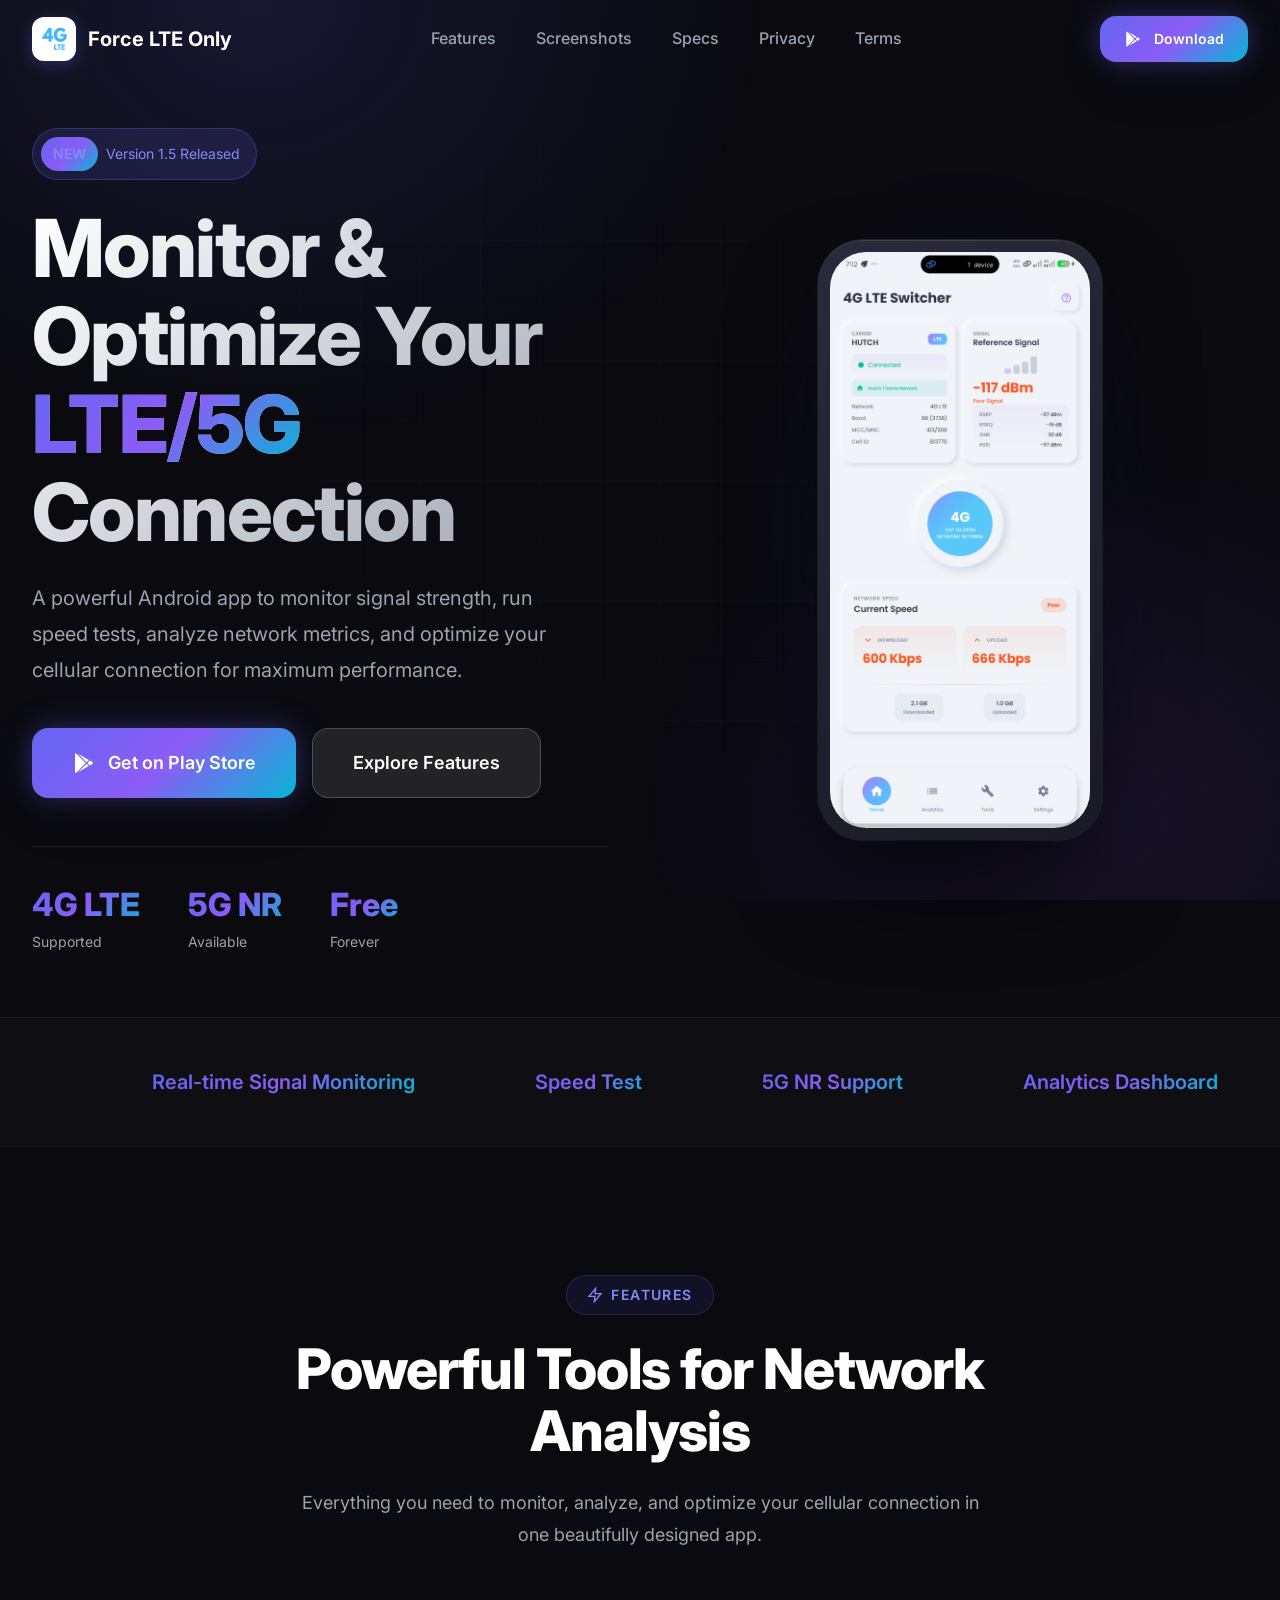
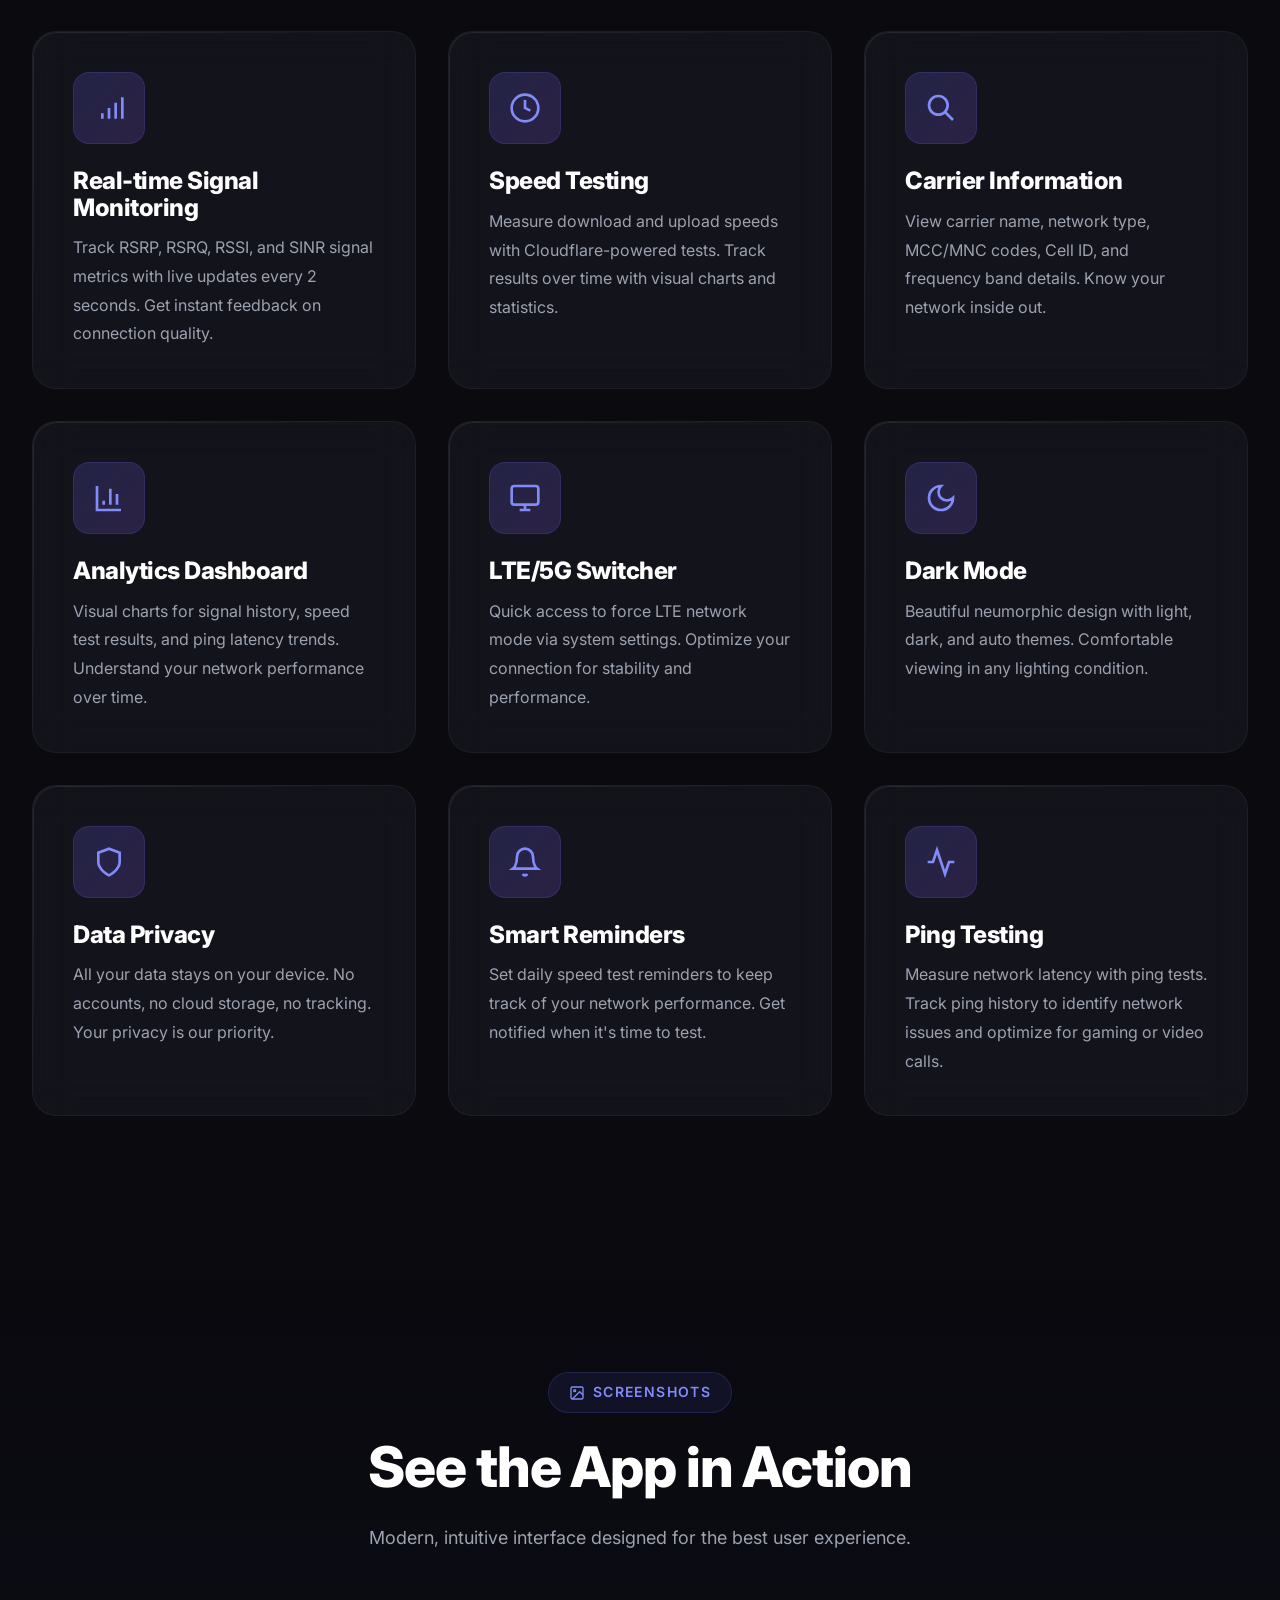
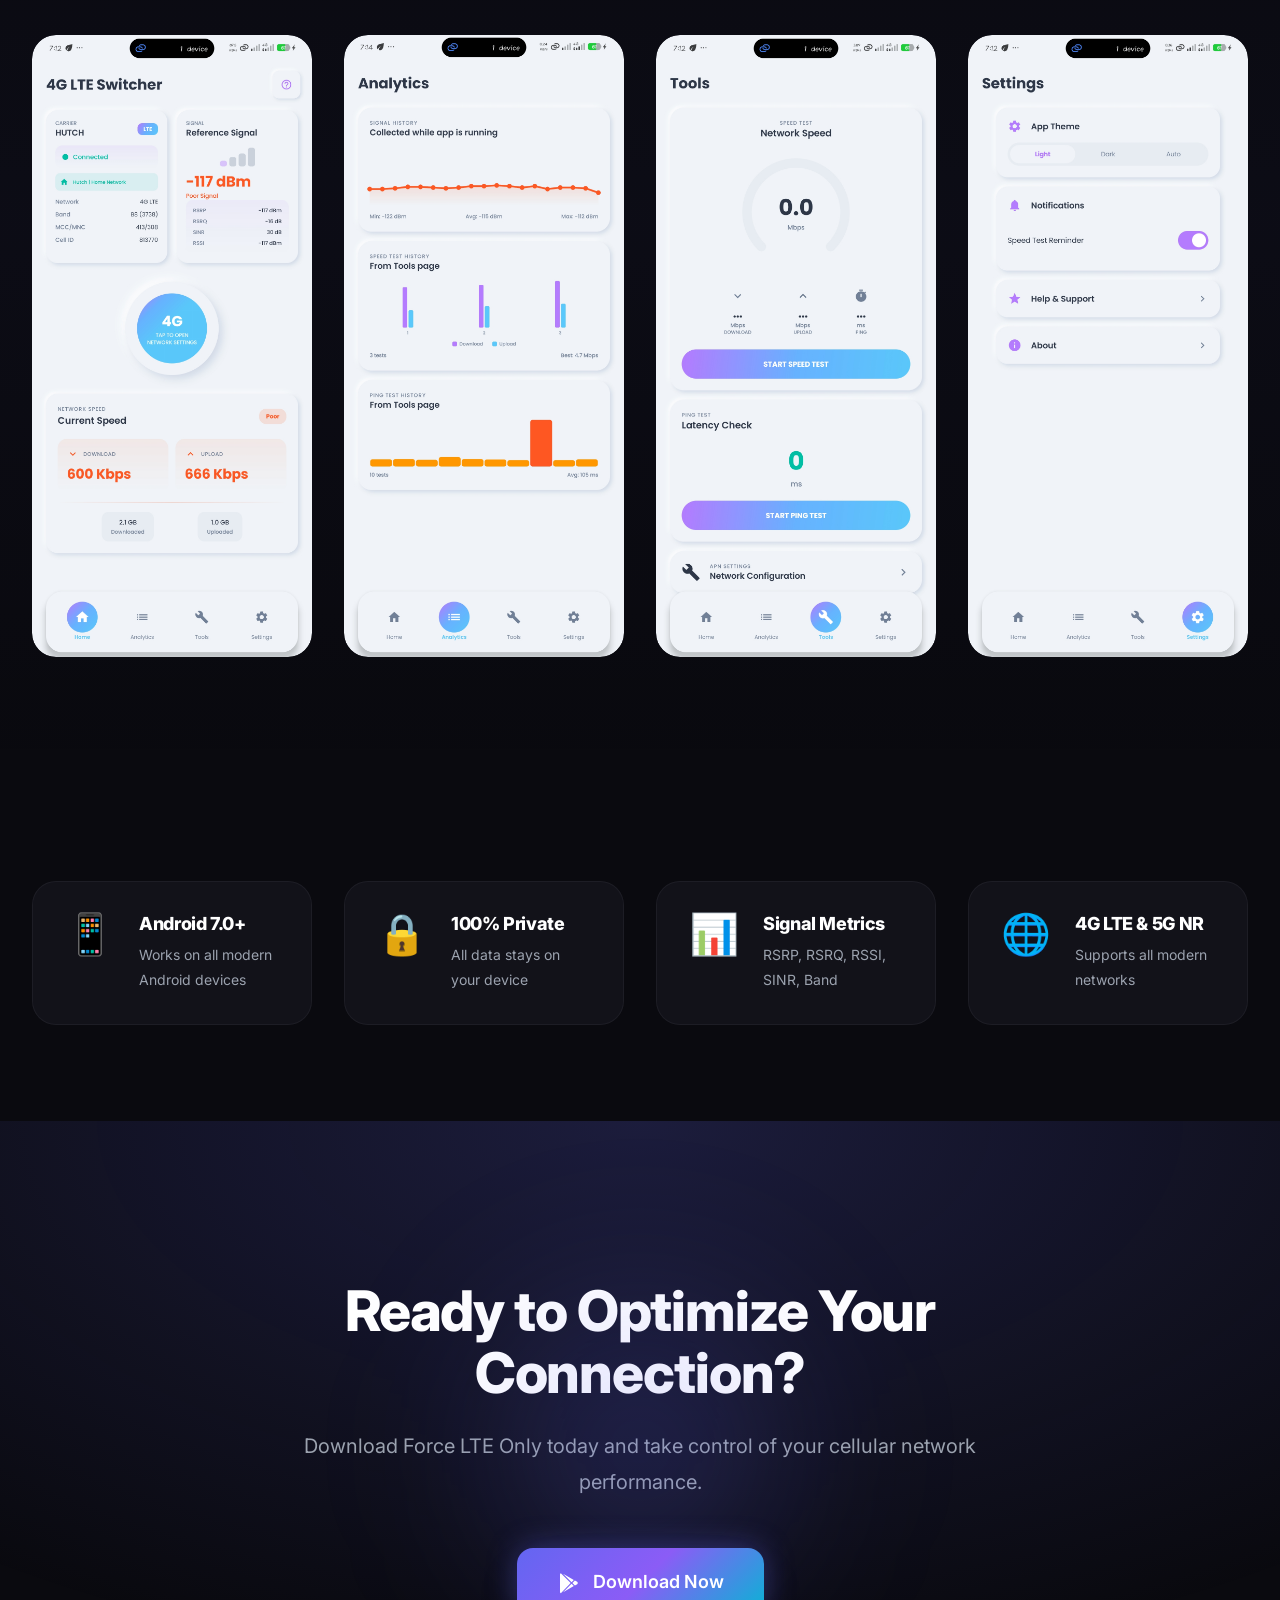
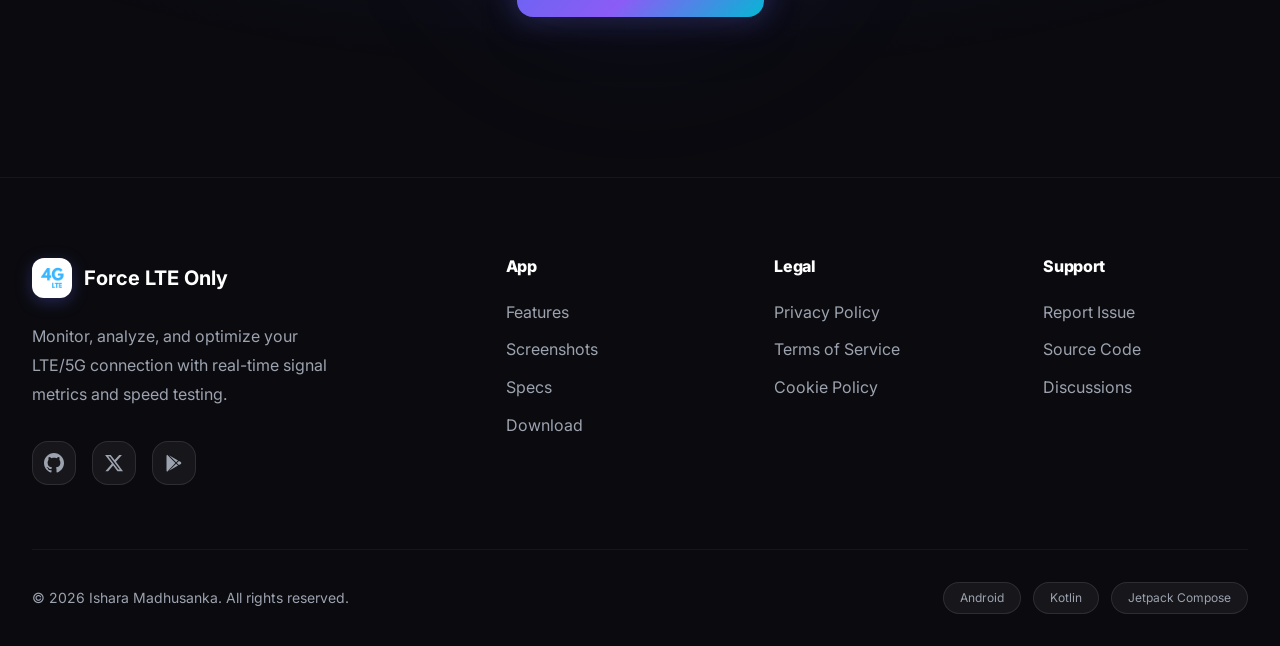
==== commit 1a9d0032: "feat: Update website to version 1.5 and refresh screenshot images." ====
--- a/index.html
+++ b/index.html
@@ -65,7 +65,7 @@
                 <div class="hero-text fade-in">
                     <div class="hero-badge">
                         <span>NEW</span>
-                        Version 1.4 Released
+                        Version 1.5 Released
                     </div>
                     <h1>Monitor & Optimize Your <span class="gradient-text">LTE/5G</span> Connection</h1>
                     <p>A powerful Android app to monitor signal strength, run speed tests, analyze network metrics, and
@@ -141,7 +141,7 @@
                                         <div class="speed-unit">Mbps</div>
                                     </div>
                                 </div> -->
-                                <img src="./images/home.jpg" alt="" style="width: 100%a;height: 100%;">
+                                <img src="./images/home.jpg" alt="" style="width: 100%;height: 100%;">
                             </div>
                         </div>
                     </div>
@@ -314,22 +314,22 @@
             </div>
             <div class="screenshots-carousel">
                 <div class="screenshot-card fade-in">
-                    <img src="images/screenshot-home.png" alt="Home Screen"
+                    <img src="images/home.jpg" alt="Home Screen"
                         onerror="this.parentElement.innerHTML='<div class=\'placeholder-img\'><span>📱</span><p>Home Screen</p></div>'">
                     <div class="screenshot-label"><span>Home Dashboard</span></div>
                 </div>
                 <div class="screenshot-card fade-in">
-                    <img src="images/screenshot-analytics.png" alt="Analytics"
+                    <img src="images/analytics.jpg" alt="Analytics"
                         onerror="this.parentElement.innerHTML='<div class=\'placeholder-img\'><span>📊</span><p>Analytics</p></div>'">
                     <div class="screenshot-label"><span>Analytics</span></div>
                 </div>
                 <div class="screenshot-card fade-in">
-                    <img src="images/screenshot-speedtest.png" alt="Speed Test"
+                    <img src="images/tools.jpg" alt="Speed Test"
                         onerror="this.parentElement.innerHTML='<div class=\'placeholder-img\'><span>⚡</span><p>Speed Test</p></div>'">
                     <div class="screenshot-label"><span>Speed Test</span></div>
                 </div>
                 <div class="screenshot-card fade-in">
-                    <img src="images/screenshot-settings.png" alt="Settings"
+                    <img src="images/settings.jpg" alt="Settings"
                         onerror="this.parentElement.innerHTML='<div class=\'placeholder-img\'><span>⚙️</span><p>Settings</p></div>'">
                     <div class="screenshot-label"><span>Settings</span></div>
                 </div>
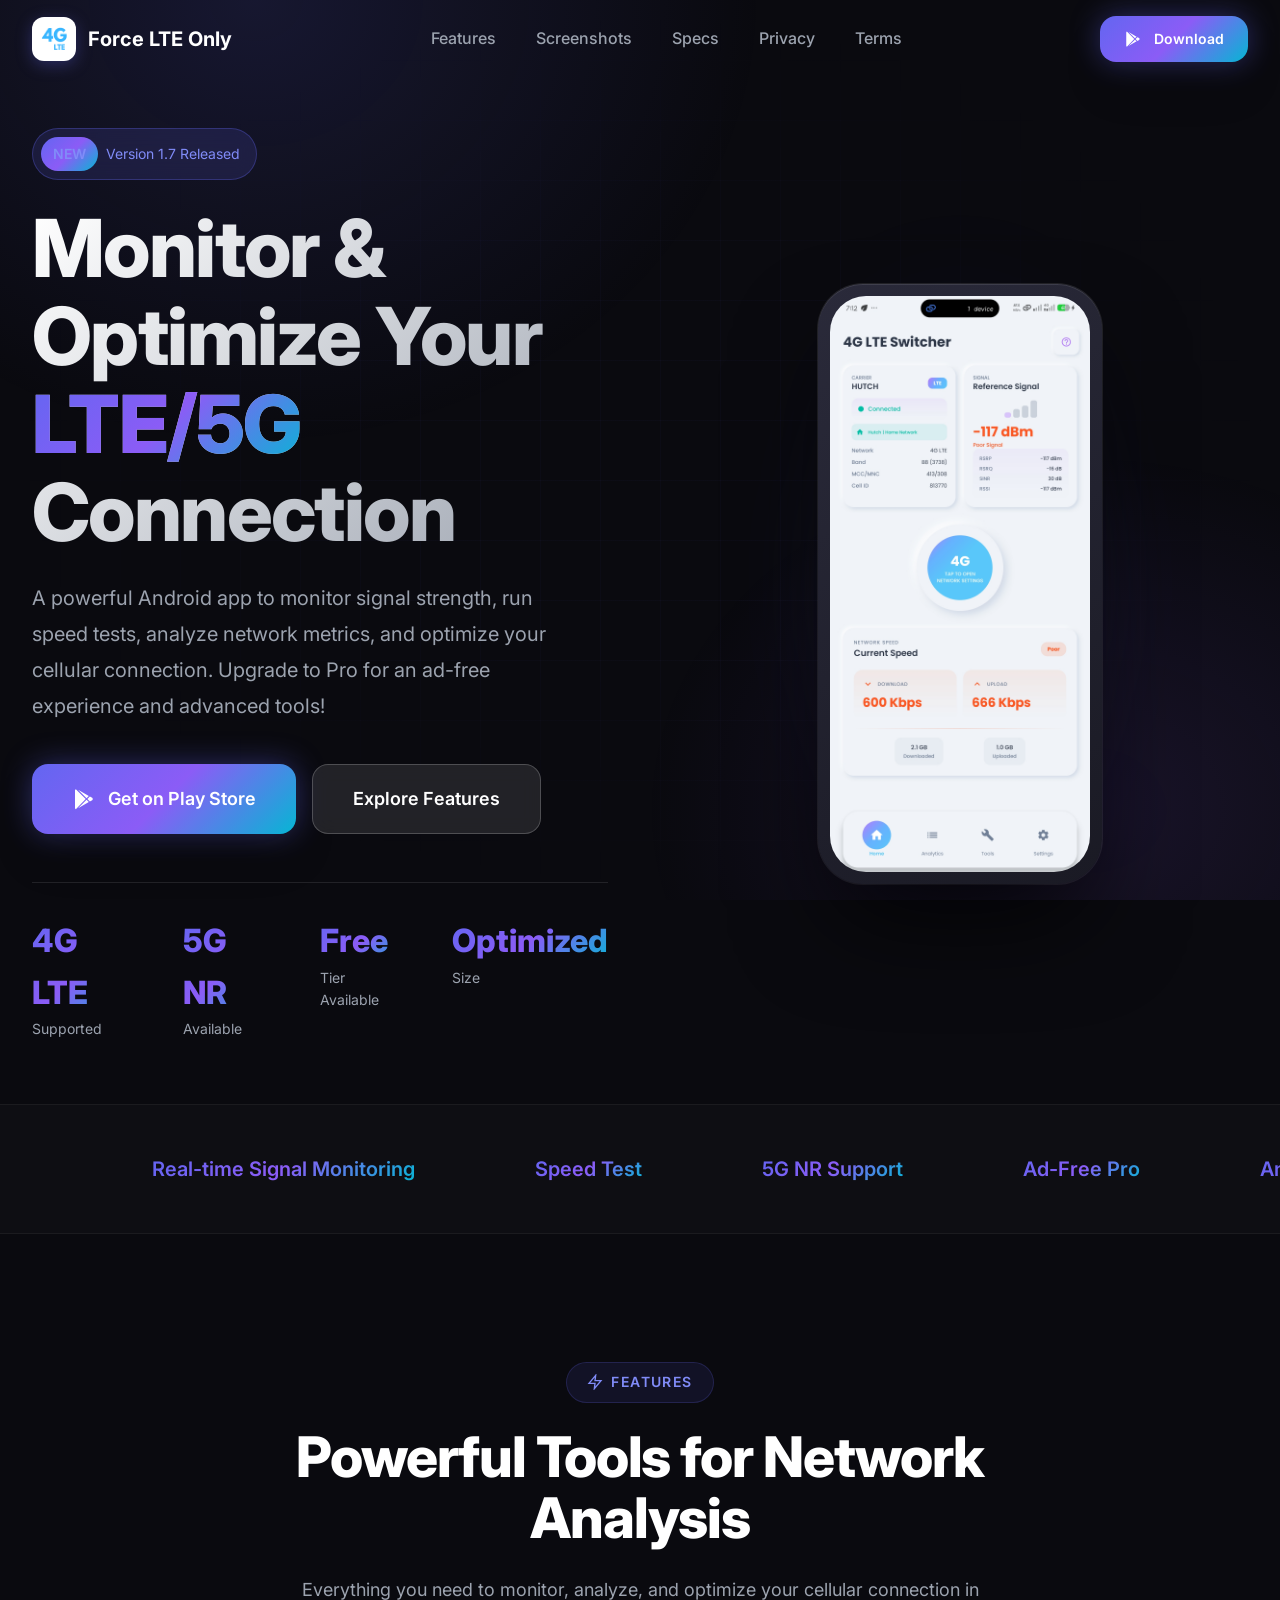
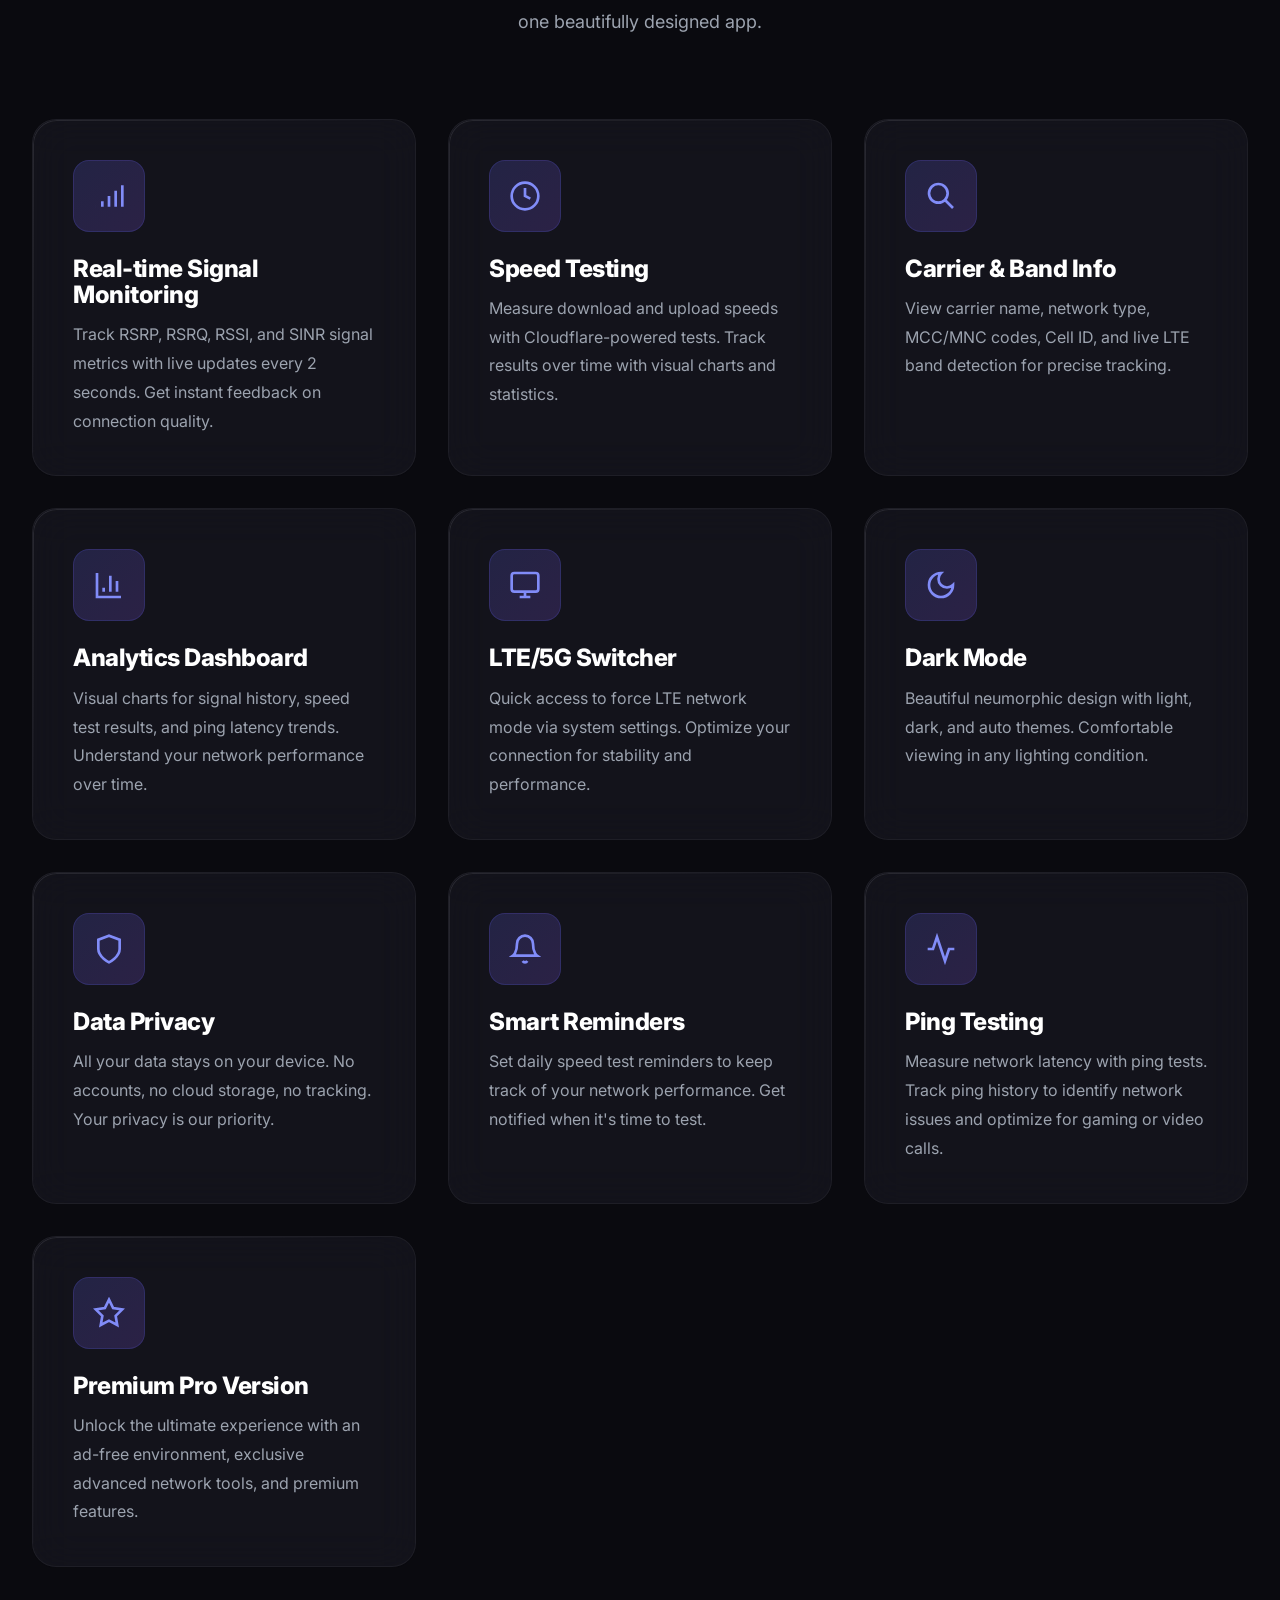
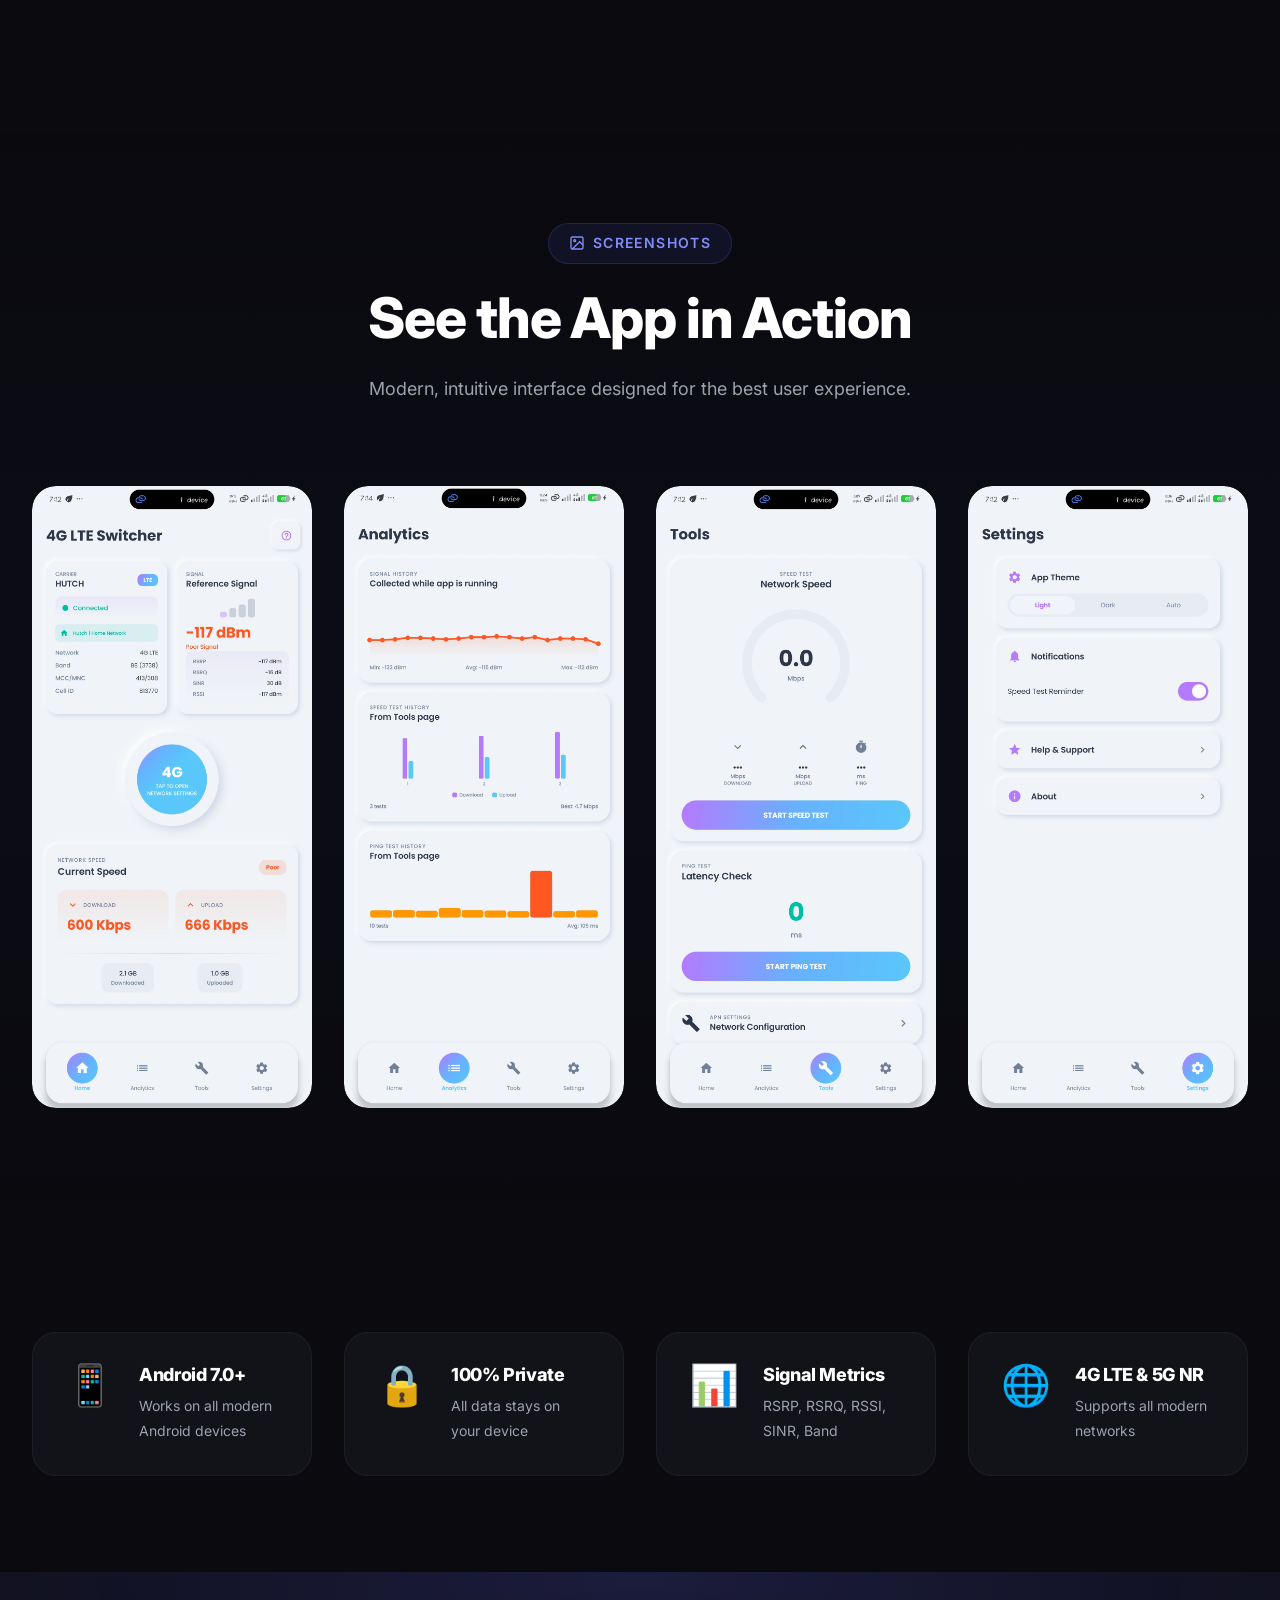
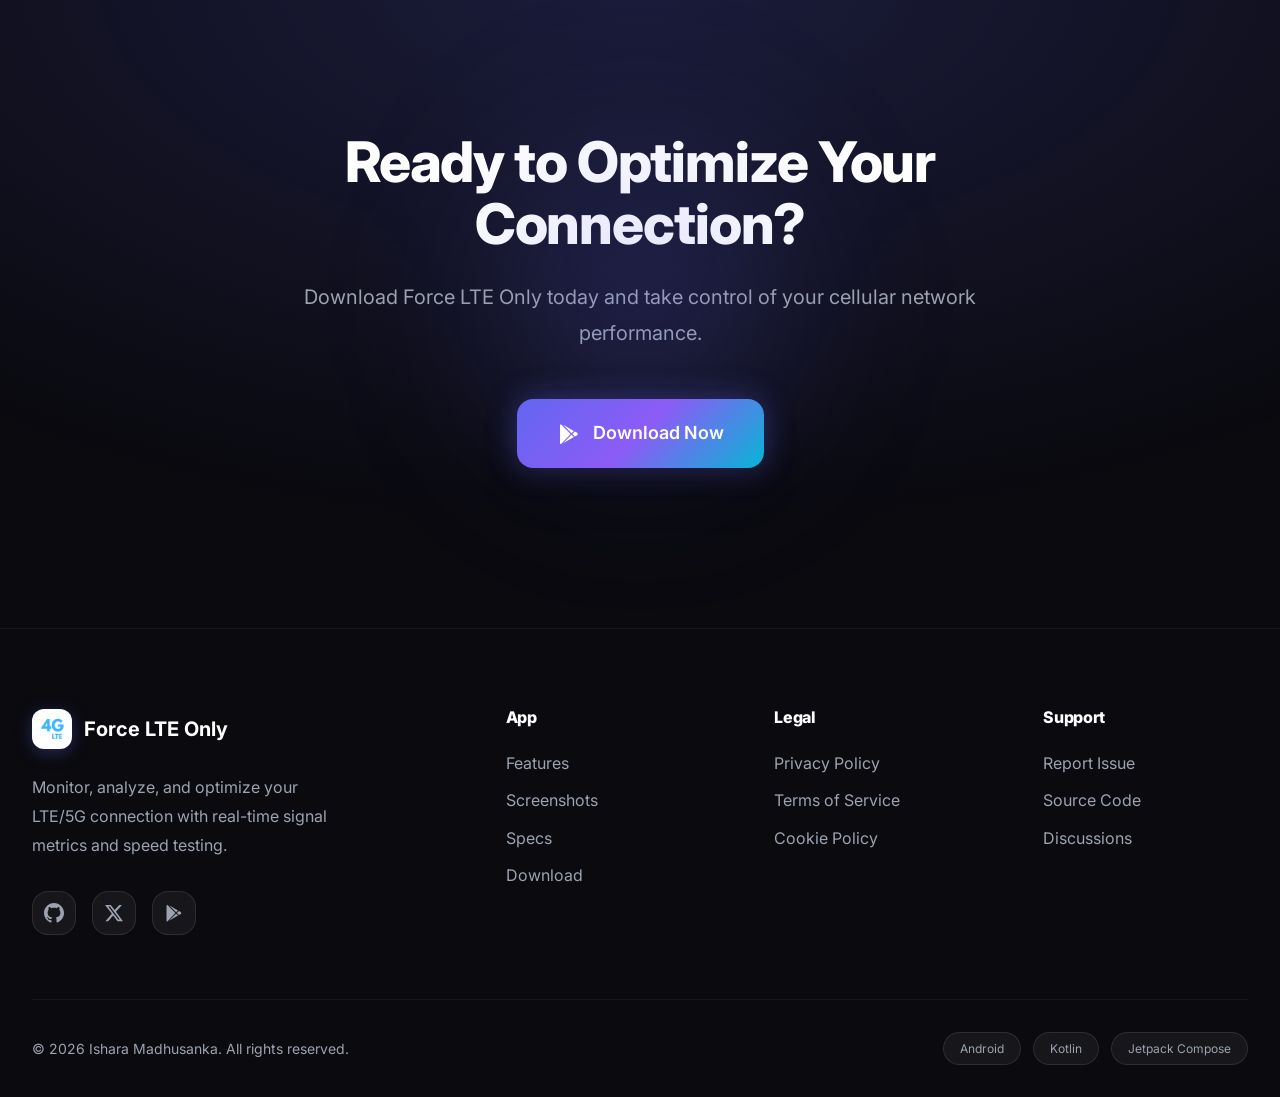
==== commit 1199b404: "feat: upgrade to v1.7, introduce premium pro features, and update privacy and terms for subscription" ====
--- a/index.html
+++ b/index.html
@@ -65,11 +65,10 @@
                 <div class="hero-text fade-in">
                     <div class="hero-badge">
                         <span>NEW</span>
-                        Version 1.5 Released
+                        Version 1.7 Released
                     </div>
                     <h1>Monitor & Optimize Your <span class="gradient-text">LTE/5G</span> Connection</h1>
-                    <p>A powerful Android app to monitor signal strength, run speed tests, analyze network metrics, and
-                        optimize your cellular connection for maximum performance.</p>
+                    <p>A powerful Android app to monitor signal strength, run speed tests, analyze network metrics, and optimize your cellular connection. Upgrade to Pro for an ad-free experience and advanced tools!</p>
                     <div class="hero-buttons">
                         <a href="https://play.google.com/store/apps/details?id=com.pixeleye.lteonly"
                             class="btn btn-primary btn-large" target="_blank">
@@ -92,7 +91,11 @@
                         </div>
                         <div class="stat">
                             <span class="stat-value">Free</span>
-                            <span class="stat-label">Forever</span>
+                            <span class="stat-label">Tier Available</span>
+                        </div>
+                        <div class="stat">
+                            <span class="stat-value">Optimized</span>
+                            <span class="stat-label">Size</span>
                         </div>
                     </div>
                 </div>
@@ -157,19 +160,25 @@
             <div class="marquee-item"><span>Real-time Signal Monitoring</span> <span class="marquee-dot"></span></div>
             <div class="marquee-item"><span>Speed Test</span> <span class="marquee-dot"></span></div>
             <div class="marquee-item"><span>5G NR Support</span> <span class="marquee-dot"></span></div>
+            <div class="marquee-item"><span>Ad-Free Pro</span> <span class="marquee-dot"></span></div>
             <div class="marquee-item"><span>Analytics Dashboard</span> <span class="marquee-dot"></span></div>
             <div class="marquee-item"><span>Dark Mode</span> <span class="marquee-dot"></span></div>
+            <div class="marquee-item"><span>Live Band Info</span> <span class="marquee-dot"></span></div>
             <div class="marquee-item"><span>Data Usage Tracking</span> <span class="marquee-dot"></span></div>
             <div class="marquee-item"><span>Signal History</span> <span class="marquee-dot"></span></div>
+            <div class="marquee-item"><span>In-App Reviews</span> <span class="marquee-dot"></span></div>
             <div class="marquee-item"><span>Carrier Info</span> <span class="marquee-dot"></span></div>
             <div class="marquee-item"><span>Band Detection</span> <span class="marquee-dot"></span></div>
             <div class="marquee-item"><span>Real-time Signal Monitoring</span> <span class="marquee-dot"></span></div>
             <div class="marquee-item"><span>Speed Test</span> <span class="marquee-dot"></span></div>
             <div class="marquee-item"><span>5G NR Support</span> <span class="marquee-dot"></span></div>
+            <div class="marquee-item"><span>Ad-Free Pro</span> <span class="marquee-dot"></span></div>
             <div class="marquee-item"><span>Analytics Dashboard</span> <span class="marquee-dot"></span></div>
             <div class="marquee-item"><span>Dark Mode</span> <span class="marquee-dot"></span></div>
+            <div class="marquee-item"><span>Live Band Info</span> <span class="marquee-dot"></span></div>
             <div class="marquee-item"><span>Data Usage Tracking</span> <span class="marquee-dot"></span></div>
             <div class="marquee-item"><span>Signal History</span> <span class="marquee-dot"></span></div>
+            <div class="marquee-item"><span>In-App Reviews</span> <span class="marquee-dot"></span></div>
             <div class="marquee-item"><span>Carrier Info</span> <span class="marquee-dot"></span></div>
             <div class="marquee-item"><span>Band Detection</span> <span class="marquee-dot"></span></div>
         </div>
@@ -220,9 +229,8 @@
                             <path d="M21 21l-6-6m2-5a7 7 0 11-14 0 7 7 0 0114 0z" />
                         </svg>
                     </div>
-                    <h3>Carrier Information</h3>
-                    <p>View carrier name, network type, MCC/MNC codes, Cell ID, and frequency band details. Know your
-                        network inside out.</p>
+                    <h3>Carrier & Band Info</h3>
+                    <p>View carrier name, network type, MCC/MNC codes, Cell ID, and live LTE band detection for precise tracking.</p>
                 </div>
                 <div class="feature-card fade-in">
                     <div class="feature-icon">
@@ -292,6 +300,16 @@
                     <h3>Ping Testing</h3>
                     <p>Measure network latency with ping tests. Track ping history to identify network issues and
                         optimize for gaming or video calls.</p>
+                </div>
+                <div class="feature-card fade-in">
+                    <div class="feature-icon">
+                        <svg width="32" height="32" viewBox="0 0 24 24" fill="none" stroke="currentColor"
+                            stroke-width="2">
+                            <polygon points="12 2 15.09 8.26 22 9.27 17 14.14 18.18 21.02 12 17.77 5.82 21.02 7 14.14 2 9.27 8.91 8.26 12 2" />
+                        </svg>
+                    </div>
+                    <h3>Premium Pro Version</h3>
+                    <p>Unlock the ultimate experience with an ad-free environment, exclusive advanced network tools, and premium features.</p>
                 </div>
             </div>
         </div>
